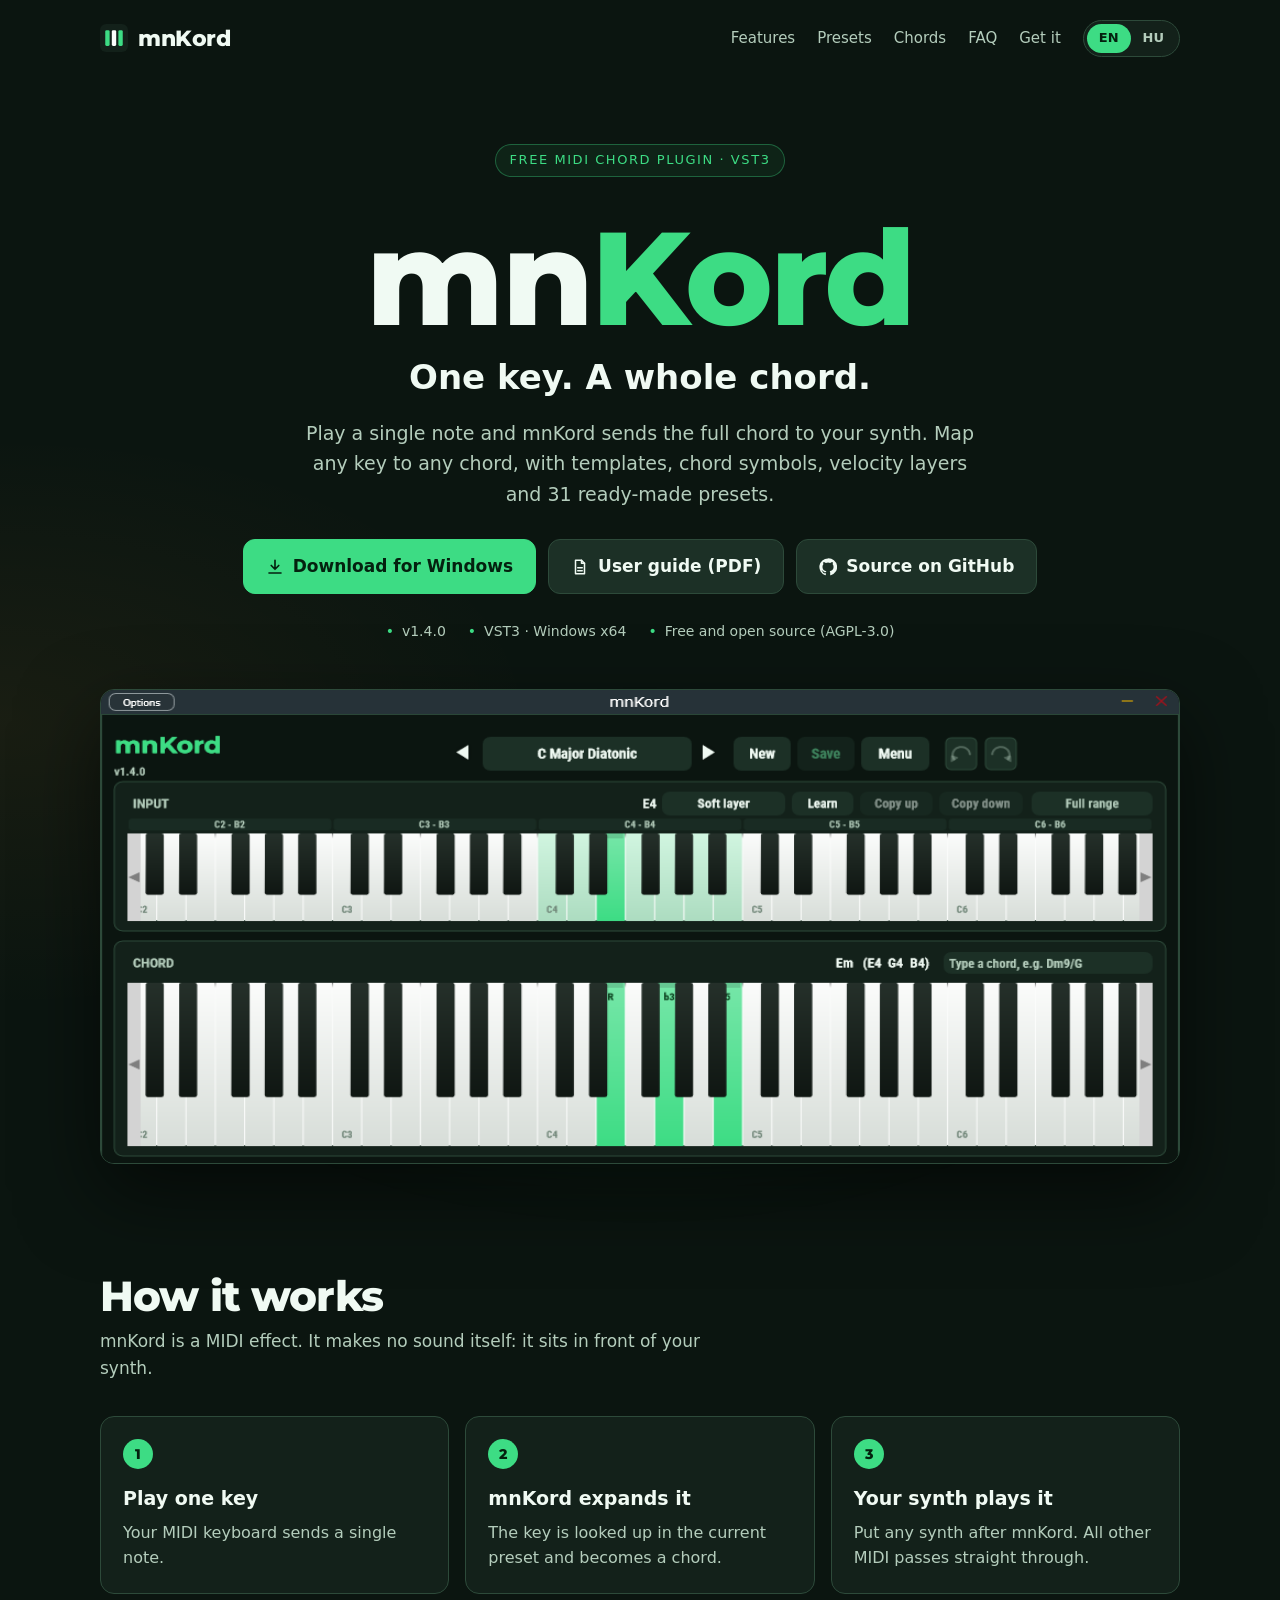
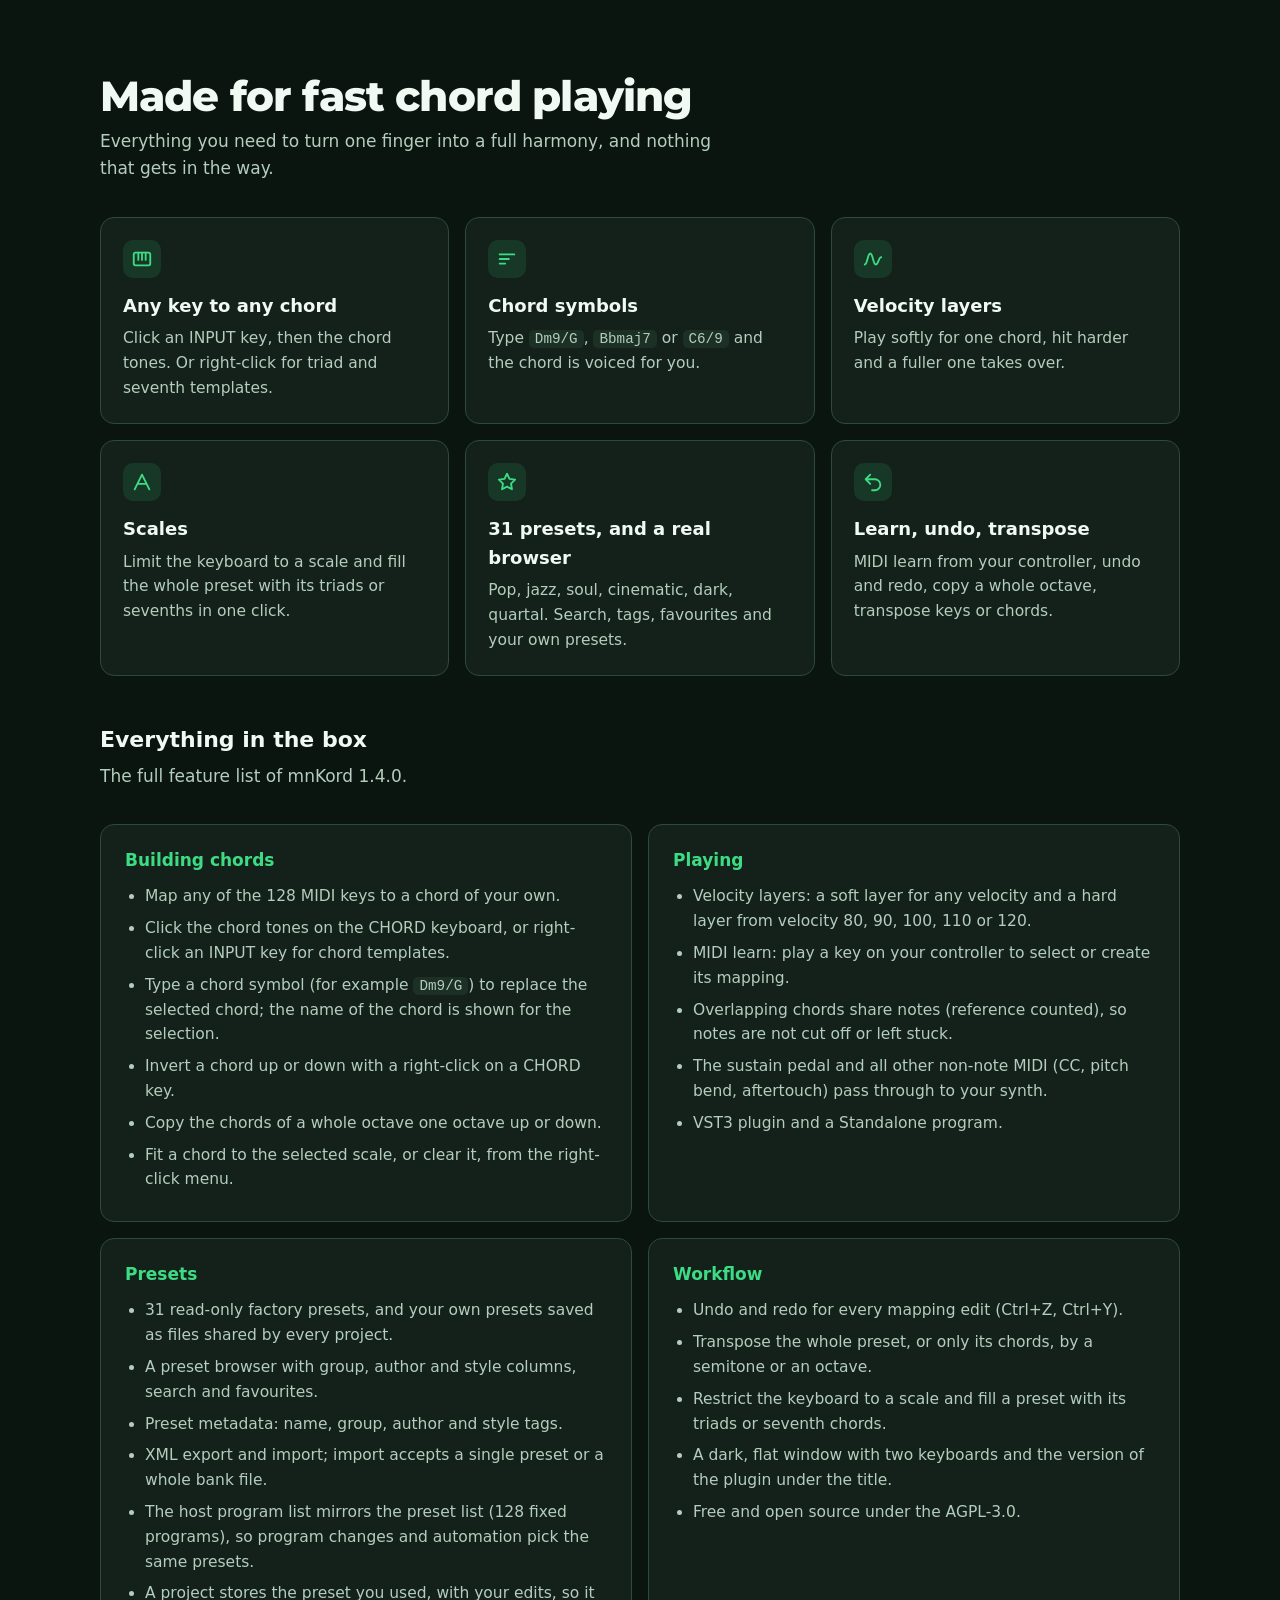
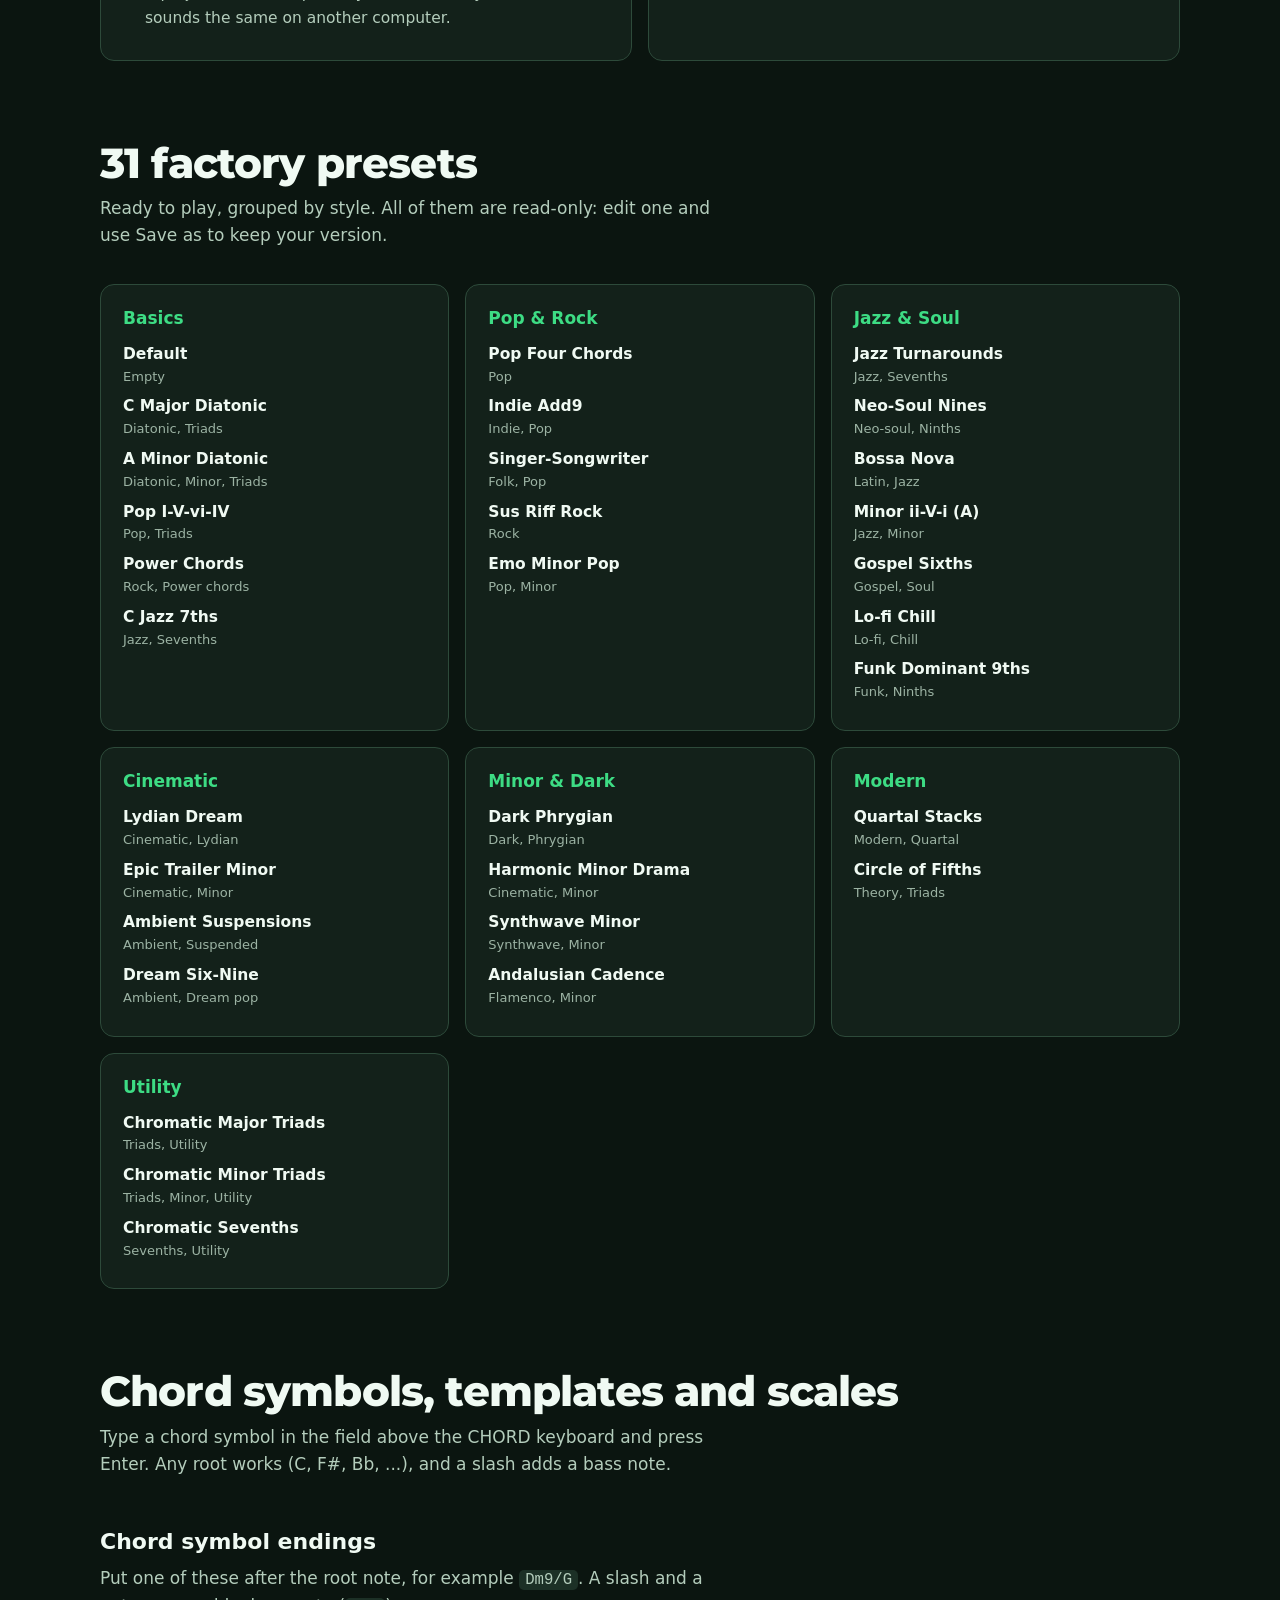
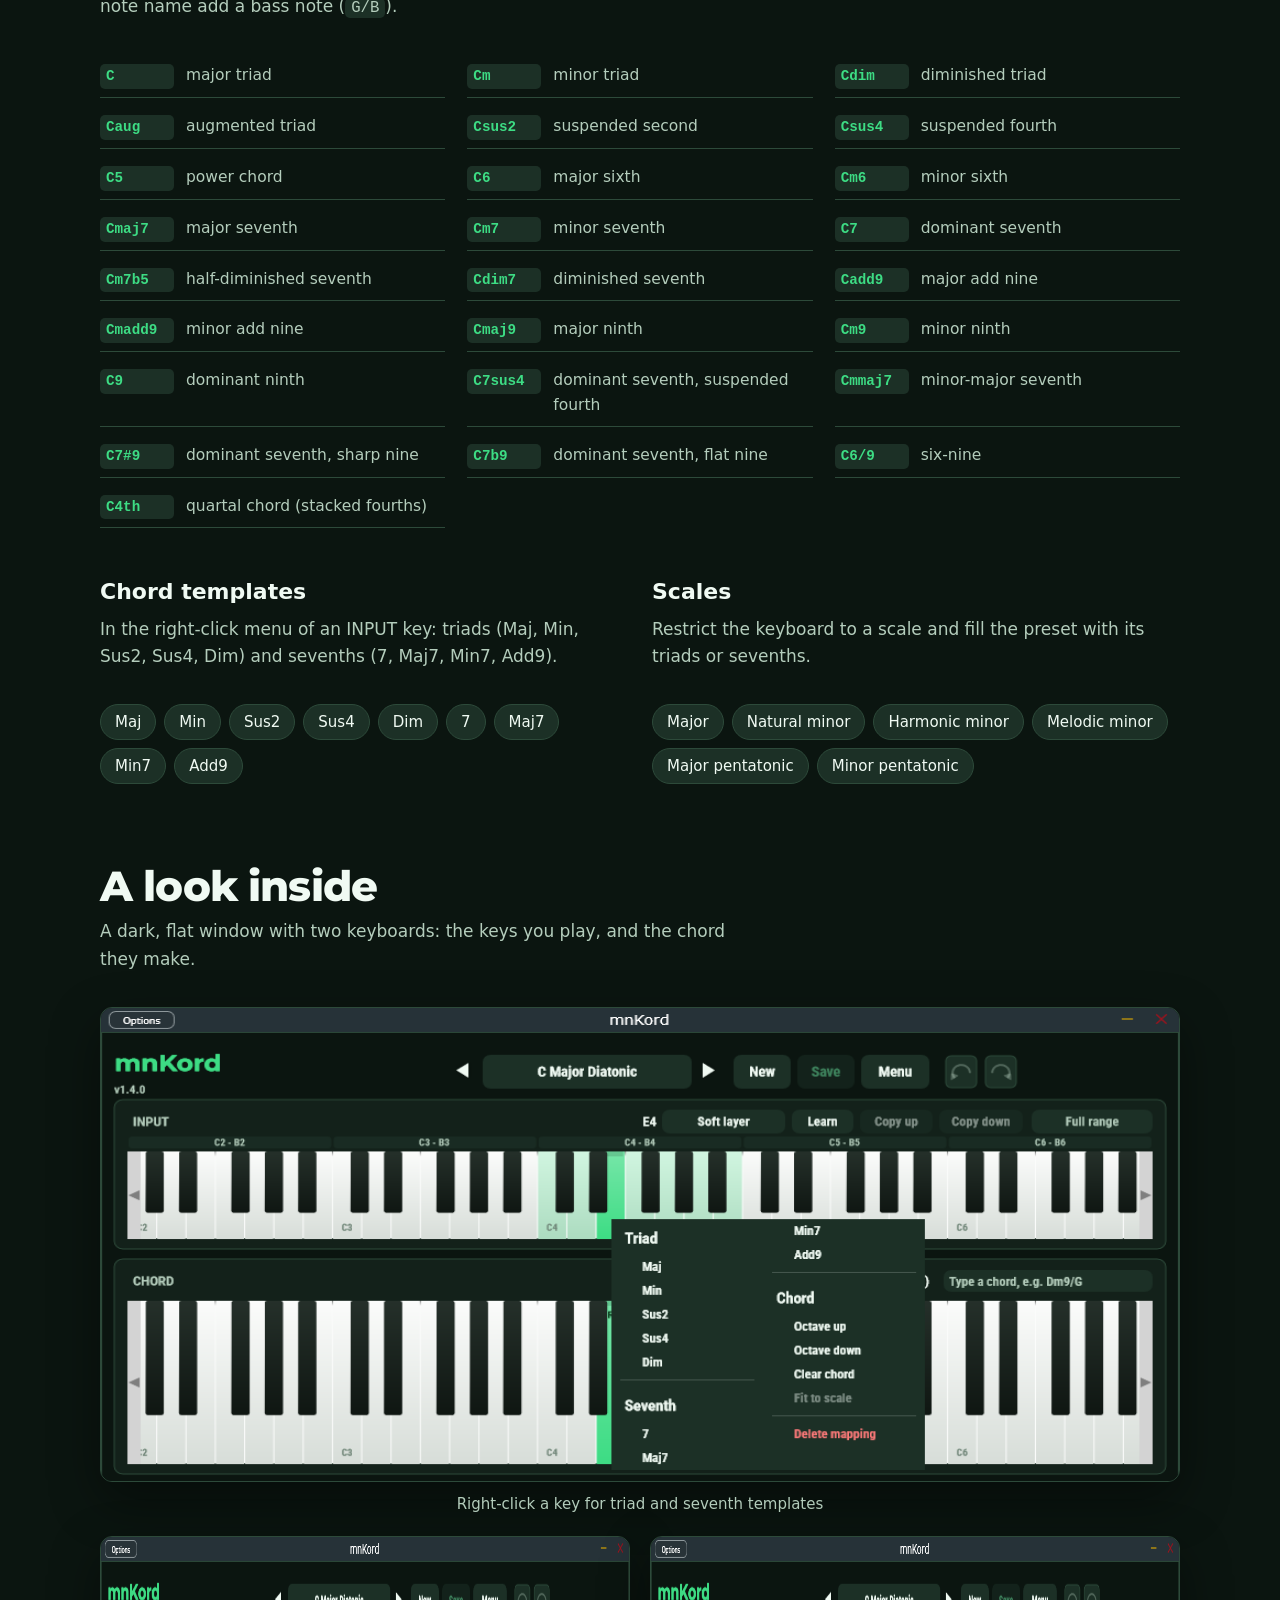
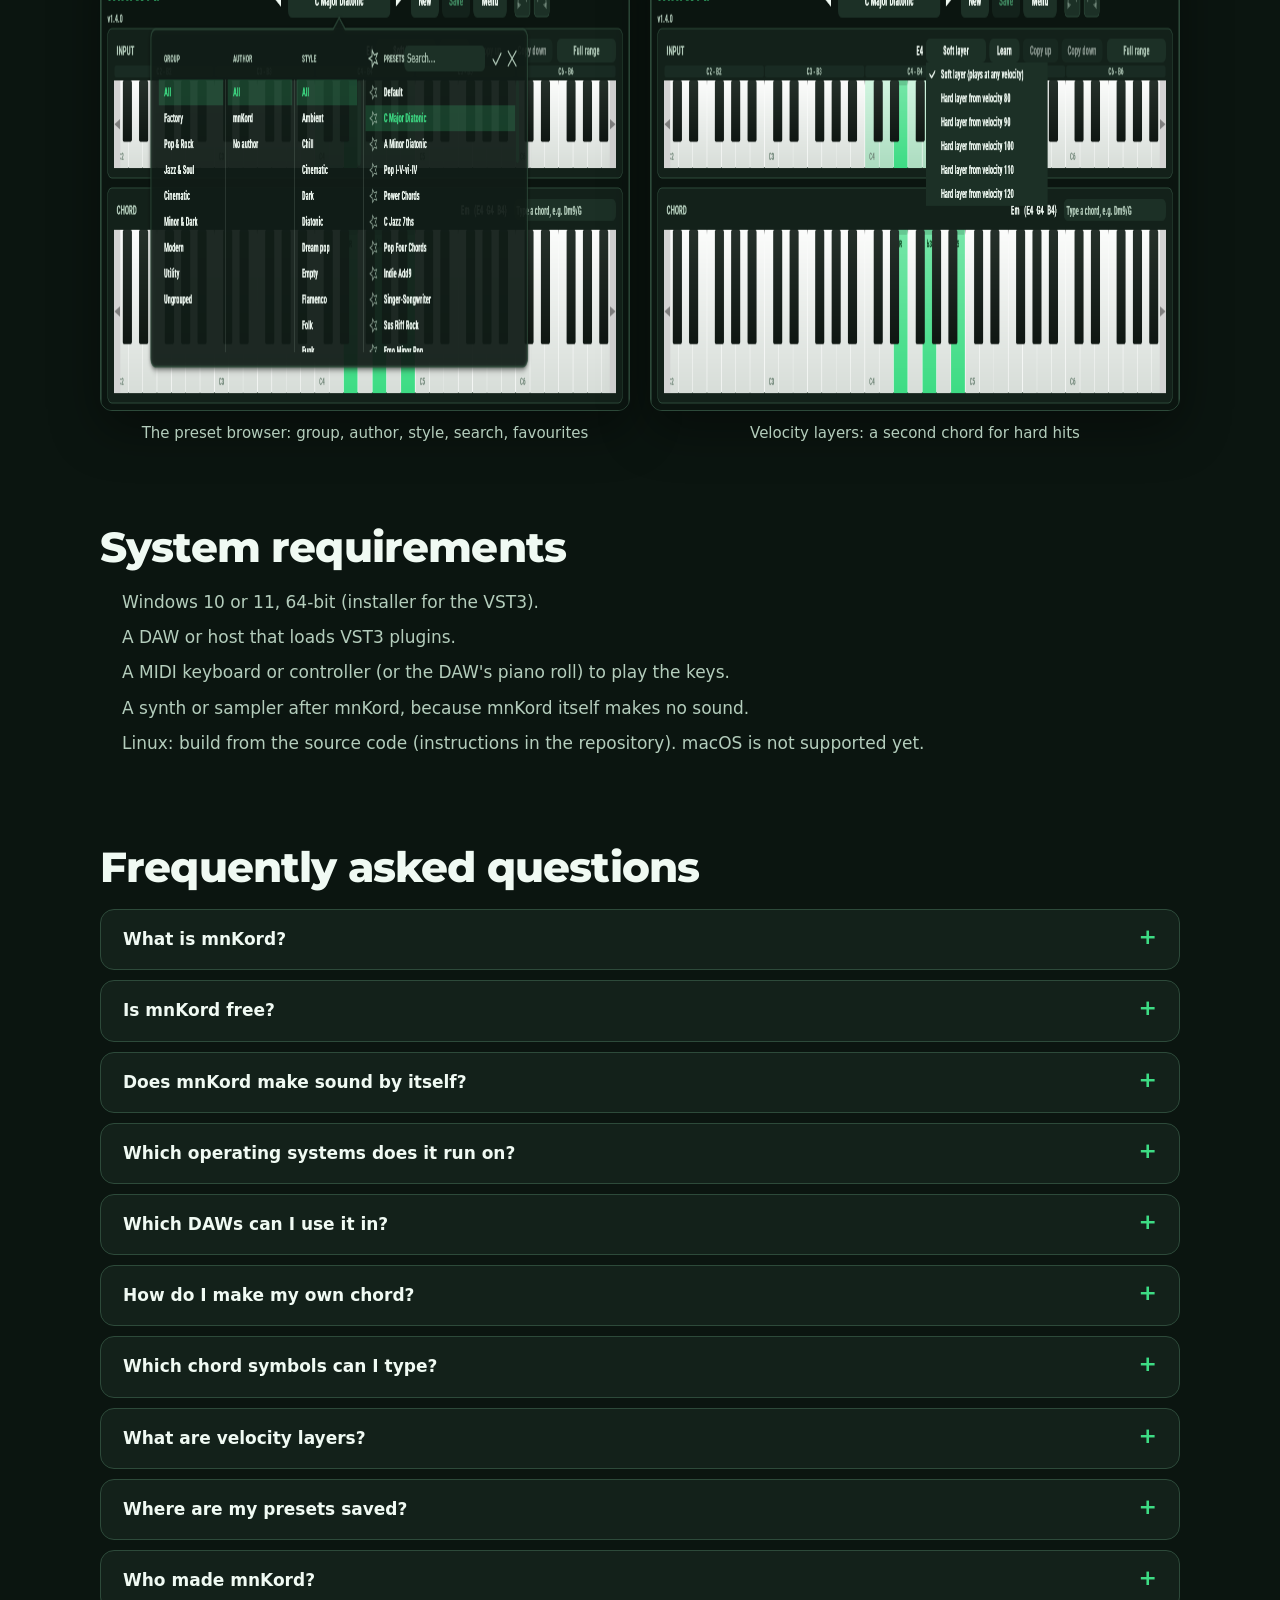
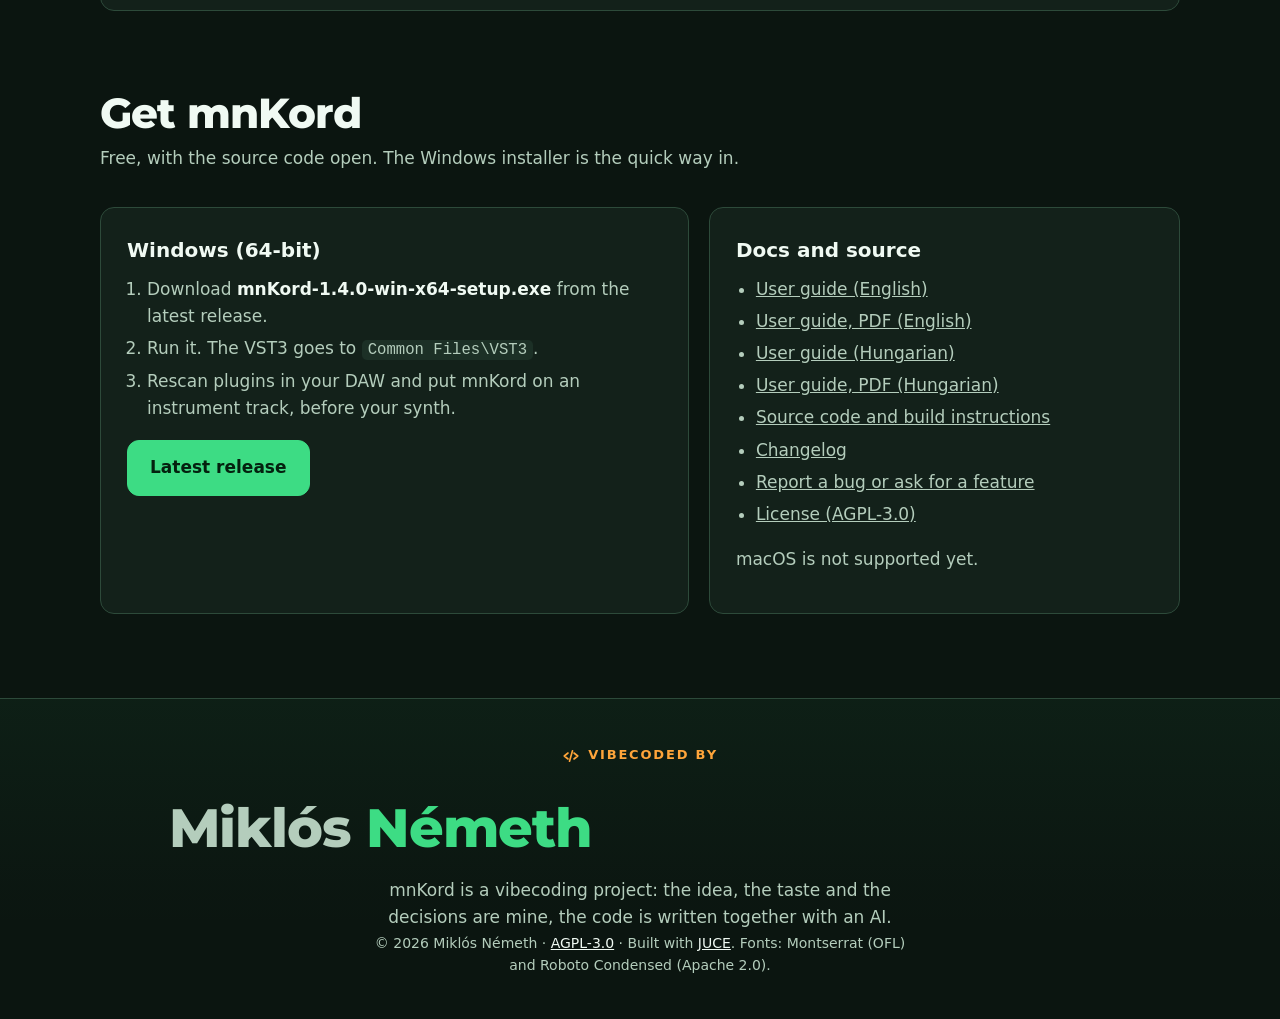
==== docs/index.html @ 5cc50a3b "Update the screenshots, PDFs and home page for 1.4.0 The screenshots show the shared look; the page " ====
<!doctype html>
<html lang="en">
<head>
<meta charset="utf-8">
<meta name="viewport" content="width=device-width, initial-scale=1">
<title>mnKord – free MIDI chord plugin (VST3) for Windows</title>
<meta name="description" content="mnKord is a free MIDI chord plugin (VST3) for Windows: play one key and get a whole chord. Chord symbols, velocity layers, scales and 31 factory presets.">
<meta name="robots" content="index, follow, max-image-preview:large">
<meta name="author" content="Miklós Németh">
<link rel="canonical" href="https://miklosnemeth.github.io/mnkord/">
<link rel="alternate" hreflang="en" href="https://miklosnemeth.github.io/mnkord/">
<link rel="alternate" hreflang="hu" href="https://miklosnemeth.github.io/mnkord/hu/">
<link rel="alternate" hreflang="x-default" href="https://miklosnemeth.github.io/mnkord/">
<meta property="og:type" content="website">
<meta property="og:site_name" content="mnKord">
<meta property="og:title" content="mnKord – free MIDI chord plugin (VST3) for Windows">
<meta property="og:description" content="mnKord is a free MIDI chord plugin (VST3) for Windows: play one key and get a whole chord. Chord symbols, velocity layers, scales and 31 factory presets.">
<meta property="og:url" content="https://miklosnemeth.github.io/mnkord/">
<meta property="og:locale" content="en_US">
<meta property="og:locale:alternate" content="hu_HU">
<meta property="og:image" content="https://miklosnemeth.github.io/mnkord/images/main.png">
<meta property="og:image:width" content="980">
<meta property="og:image:height" content="475">
<meta property="og:image:alt" content="The mnKord window with the INPUT and CHORD keyboards">
<meta name="twitter:card" content="summary_large_image">
<meta name="twitter:title" content="mnKord – free MIDI chord plugin (VST3) for Windows">
<meta name="twitter:description" content="mnKord is a free MIDI chord plugin (VST3) for Windows: play one key and get a whole chord. Chord symbols, velocity layers, scales and 31 factory presets.">
<meta name="twitter:image" content="https://miklosnemeth.github.io/mnkord/images/main.png">
<meta name="color-scheme" content="dark">
<meta name="theme-color" content="#0b1510">
<link rel="icon" href="data:image/svg+xml,%3Csvg xmlns='http://www.w3.org/2000/svg' viewBox='0 0 32 32'%3E%3Crect width='32' height='32' rx='7' fill='%230b1510'/%3E%3Crect x='6' y='7' width='5' height='18' rx='1.5' fill='%233ddc84'/%3E%3Crect x='13.5' y='7' width='5' height='18' rx='1.5' fill='%23fbfcfb'/%3E%3Crect x='21' y='7' width='5' height='18' rx='1.5' fill='%233ddc84'/%3E%3C/svg%3E">
<link rel="preload" href="assets/fonts/Montserrat.ttf" as="font" type="font/ttf" crossorigin>
<style>
@font-face { font-family: 'Montserrat'; src: url(assets/fonts/Montserrat.ttf) format('truetype'); font-weight: 100 900; font-display: swap; }
@font-face { font-family: 'Roboto Condensed'; src: url(assets/fonts/RobotoCondensed.ttf) format('truetype'); font-weight: 100 900; font-display: swap; }

:root {
  --bg: #0b1510;
  --panel: #13211a;
  --line: #2d4a3a;
  --control: #1c3026;
  --text: #f0faf3;
  --muted: #b4cdbc;
  --accent: #3ddc84;
  --accent-ink: #04210f;
  --playing: #ffa53a;
  --radius: 14px;
}
* { box-sizing: border-box; }
html { scroll-behavior: smooth; }
body {
  margin: 0;
  background:
    radial-gradient(1100px 520px at 78% -8%, rgba(61, 220, 132, 0.13), transparent 60%),
    radial-gradient(900px 480px at 0% 8%, rgba(255, 165, 58, 0.06), transparent 60%),
    var(--bg);
  color: var(--text);
  font-family: 'Segoe UI', system-ui, -apple-system, Roboto, sans-serif;
  font-size: 17px;
  line-height: 1.6;
  -webkit-font-smoothing: antialiased;
}
a { color: inherit; }
img { max-width: 100%; display: block; }
.wrap { width: min(1080px, 100% - 40px); margin-inline: auto; }
.display { font-family: 'Montserrat', 'Segoe UI', sans-serif; font-weight: 800; letter-spacing: -0.02em; }
.condensed { font-family: 'Roboto Condensed', 'Segoe UI', sans-serif; font-weight: 700; }


/* top bar */
.top { display: flex; align-items: center; justify-content: space-between; padding: 20px 0; gap: 16px; }
.brand { font-size: 22px; text-decoration: none; display: flex; align-items: center; gap: 10px; }
.brand svg { width: 28px; height: 28px; }
.nav { display: flex; align-items: center; gap: 22px; font-size: 15px; color: var(--muted); }
.nav a { text-decoration: none; }
.nav a:hover { color: var(--text); }

/* hero */
.hero { padding: 54px 0 30px; text-align: center; }
.eyebrow { display: inline-block; font-size: 13px; letter-spacing: 0.12em; text-transform: uppercase; color: var(--accent); border: 1px solid rgba(61, 220, 132, 0.35); background: rgba(61, 220, 132, 0.07); padding: 5px 14px; border-radius: 999px; }
.hero h1 { font-size: clamp(64px, 13vw, 132px); line-height: 1; margin: 22px 0 6px; }
.hero h1 span { color: var(--accent); }
.tagline { font-size: clamp(22px, 3.6vw, 34px); font-weight: 700; margin: 0 0 14px; }
.lede { max-width: 680px; margin: 0 auto 30px; color: var(--muted); font-size: 19px; }
.cta { display: flex; flex-wrap: wrap; gap: 12px; justify-content: center; }
.btn { display: inline-flex; align-items: center; gap: 9px; padding: 13px 22px; border-radius: 12px; font-weight: 700; text-decoration: none; border: 1px solid var(--line); background: var(--control); color: var(--text); transition: transform .12s, background .12s; }
.btn:hover { transform: translateY(-1px); background: #284536; }
.btn.primary { background: var(--accent); color: var(--accent-ink); border-color: var(--accent); }
.btn.primary:hover { background: #62e898; }
.btn svg { width: 18px; height: 18px; }
.facts { display: flex; flex-wrap: wrap; justify-content: center; gap: 8px 22px; margin: 26px 0 0; padding: 0; list-style: none; color: var(--muted); font-size: 14px; }
.facts li::before { content: "•"; color: var(--accent); margin-right: 8px; }

.shot { margin: 46px auto 0; position: relative; }
.shot::before { content: ""; position: absolute; inset: 8% 6% -4%; background: radial-gradient(closest-side, rgba(61, 220, 132, 0.28), transparent); filter: blur(34px); z-index: -1; }
.shot img { border-radius: var(--radius); border: 1px solid var(--line); box-shadow: 0 30px 80px rgba(0, 0, 0, 0.55); width: 100%; }

/* sections */
section { padding: 78px 0 0; }
h2 { font-size: clamp(28px, 4.4vw, 42px); margin: 0 0 8px; line-height: 1.15; }
.sub { color: var(--muted); max-width: 640px; margin: 0 0 34px; }

.steps { display: grid; grid-template-columns: repeat(3, 1fr); gap: 16px; counter-reset: step; }
.step { background: var(--panel); border: 1px solid var(--line); border-radius: var(--radius); padding: 22px; position: relative; }
.step::before { counter-increment: step; content: counter(step); font-family: 'Montserrat', sans-serif; font-weight: 800; font-size: 14px; color: var(--accent-ink); background: var(--accent); width: 30px; height: 30px; border-radius: 50%; display: grid; place-items: center; margin-bottom: 14px; }
.step h3 { margin: 0 0 6px; font-size: 19px; }
.step p { margin: 0; color: var(--muted); font-size: 16px; }

.cards { display: grid; grid-template-columns: repeat(3, 1fr); gap: 16px; }
.card { background: var(--panel); border: 1px solid var(--line); border-radius: var(--radius); padding: 22px; transition: border-color .15s, transform .15s; }
.card:hover { border-color: rgba(61, 220, 132, 0.5); transform: translateY(-2px); }
.card .ic { width: 38px; height: 38px; border-radius: 10px; background: rgba(61, 220, 132, 0.12); color: var(--accent); display: grid; place-items: center; margin-bottom: 14px; }
.card .ic svg { width: 22px; height: 22px; }
.card h3 { margin: 0 0 6px; font-size: 18px; }
.card p { margin: 0; color: var(--muted); font-size: 15.5px; }
code { font-family: Consolas, 'Cascadia Mono', monospace; font-size: 0.92em; background: var(--control); padding: 1px 6px; border-radius: 5px; }

.gallery { display: grid; grid-template-columns: repeat(2, 1fr); gap: 20px; }
.gallery figure { margin: 0; }
.gallery figure:first-child { grid-column: 1 / -1; }
.gallery img { border-radius: 12px; border: 1px solid var(--line); box-shadow: 0 18px 50px rgba(0, 0, 0, 0.4); width: 100%; }
.gallery figcaption { color: var(--muted); font-size: 15px; margin-top: 10px; text-align: center; }

.get { display: grid; grid-template-columns: 1.25fr 1fr; gap: 20px; }
.box { background: var(--panel); border: 1px solid var(--line); border-radius: var(--radius); padding: 26px; }
.box h3 { margin: 0 0 10px; font-size: 20px; }
.box ol, .box ul { margin: 0 0 18px; padding-left: 20px; color: var(--muted); }
.box li { margin: 5px 0; }
.box p { color: var(--muted); margin: 0 0 14px; }
.box strong { color: var(--text); }

/* author */
.author { margin-top: 84px; padding: 46px 0 52px; border-top: 1px solid var(--line); background: linear-gradient(180deg, rgba(61, 220, 132, 0.05), transparent 70%); text-align: center; }
.author .tag { display: inline-flex; align-items: center; gap: 8px; font-size: 13px; letter-spacing: 0.14em; text-transform: uppercase; color: var(--playing); font-weight: 700; }
.author .name { font-size: clamp(30px, 6vw, 54px); margin: 12px 0 6px; }
.author .name b { color: var(--accent); font-weight: inherit; }
.author p { margin: 0 auto; max-width: 560px; color: var(--muted); }
.legal { margin-top: 26px; font-size: 14px; color: var(--muted); }
.legal a { color: var(--text); }

@media (max-width: 860px) {
  .steps, .cards, .get { grid-template-columns: 1fr; }
  .gallery { grid-template-columns: 1fr; }
  .nav a.hide-sm { display: none; }
  body { font-size: 16px; }
}
@media (prefers-reduced-motion: reduce) { html { scroll-behavior: auto; } * { transition: none !important; } }

/* language links */
.lang { display: inline-flex; border: 1px solid var(--line); border-radius: 999px; padding: 3px; background: var(--panel); font-size: 13px; font-weight: 700; }
.lang .cur, .lang a { padding: 4px 12px; border-radius: 999px; }
.lang .cur { background: var(--accent); color: var(--accent-ink); }
.lang a { color: var(--muted); }
.lang a:hover { color: var(--text); }

/* accessibility */
.sr-only { position: absolute; width: 1px; height: 1px; margin: -1px; padding: 0; overflow: hidden; clip: rect(0 0 0 0); white-space: nowrap; border: 0; }
.skip { position: absolute; left: 12px; top: -60px; background: var(--accent); color: var(--accent-ink); padding: 10px 16px; border-radius: 10px; font-weight: 700; z-index: 10; text-decoration: none; }
.skip:focus { top: 12px; }

/* lists */
ul.cards, ol.steps, ul.facts, ul.chips, ul.symbols, ul.plain { list-style: none; }
ol.steps, ul.cards { margin: 0; padding: 0; }
.listh { font-size: 22px; margin: 46px 0 6px; }
.featlists { display: grid; grid-template-columns: repeat(2, 1fr); gap: 16px; margin-top: 18px; }
.fl { background: var(--panel); border: 1px solid var(--line); border-radius: var(--radius); padding: 22px 24px; }
.fl h4 { margin: 0 0 10px; font-size: 17px; color: var(--accent); }
.fl ul { margin: 0; padding-left: 20px; color: var(--muted); font-size: 15.5px; }
.fl li { margin: 7px 0; }

.presetgroups { display: grid; grid-template-columns: repeat(3, 1fr); gap: 16px; }
.pg { background: var(--panel); border: 1px solid var(--line); border-radius: var(--radius); padding: 20px 22px; }
.pg h3 { margin: 0 0 10px; font-size: 17px; color: var(--accent); }
.pg ul { list-style: none; margin: 0; padding: 0; font-size: 15.5px; }
.pg li { margin: 7px 0; color: var(--muted); }
.pg li strong { color: var(--text); font-weight: 600; }
.pg .tags { display: block; font-size: 13px; color: var(--muted); opacity: 0.85; }

.symbols { display: grid; grid-template-columns: repeat(3, 1fr); gap: 8px 22px; margin: 18px 0 0; padding: 0; }
.symbols li { display: flex; gap: 12px; align-items: baseline; padding: 8px 0; border-bottom: 1px solid var(--line); font-size: 15.5px; }
.symbols code { min-width: 74px; color: var(--accent); font-weight: 700; }
.symbols span { color: var(--muted); }
.twocol { display: grid; grid-template-columns: 1fr 1fr; gap: 24px; }
.chips { display: flex; flex-wrap: wrap; gap: 8px; margin: 14px 0 0; padding: 0; }
.chips li { background: var(--control); border: 1px solid var(--line); border-radius: 999px; padding: 5px 14px; font-size: 15px; }
.plain { margin: 18px 0 0; padding-left: 22px; list-style: disc; color: var(--muted); }
.plain li { margin: 8px 0; }

.faq { display: grid; gap: 10px; margin-top: 18px; }
.faq details { background: var(--panel); border: 1px solid var(--line); border-radius: var(--radius); padding: 0 22px; }
.faq summary { cursor: pointer; padding: 16px 0; font-weight: 700; font-size: 17px; list-style: none; display: flex; justify-content: space-between; gap: 16px; }
.faq summary::-webkit-details-marker { display: none; }
.faq summary::after { content: "+"; color: var(--accent); font-size: 22px; line-height: 1; }
.faq details[open] summary::after { content: "–"; }
.faq details p { margin: 0 0 18px; color: var(--muted); }

@media (max-width: 860px) {
  .featlists, .presetgroups, .symbols, .twocol { grid-template-columns: 1fr; }
}
.btn:focus-visible, a:focus-visible, summary:focus-visible { outline: 2px solid var(--accent); outline-offset: 3px; }

</style>
<script type="application/ld+json">
{
 "@context": "https://schema.org",
 "@graph": [
  {
   "@type": "WebSite",
   "@id": "https://miklosnemeth.github.io/mnkord/#website",
   "url": "https://miklosnemeth.github.io/mnkord/",
   "name": "mnKord",
   "inLanguage": [
    "en",
    "hu"
   ],
   "publisher": {
    "@id": "https://miklosnemeth.github.io/mnkord/#author"
   }
  },
  {
   "@type": "Person",
   "@id": "https://miklosnemeth.github.io/mnkord/#author",
   "name": "Miklós Németh",
   "alternateName": "Németh Miklós",
   "url": "https://github.com/miklosnemeth",
   "jobTitle": "Vibecoder"
  },
  {
   "@type": "SoftwareApplication",
   "@id": "https://miklosnemeth.github.io/mnkord/#app",
   "name": "mnKord",
   "url": "https://miklosnemeth.github.io/mnkord/",
   "description": "mnKord is a free MIDI chord plugin (VST3) for Windows: play one key and get a whole chord. Chord symbols, velocity layers, scales and 31 factory presets.",
   "inLanguage": "en",
   "applicationCategory": "MultimediaApplication",
   "applicationSubCategory": "MIDI effect, VST3 audio plugin",
   "operatingSystem": "Windows 10, Windows 11",
   "softwareVersion": "1.4.0",
   "downloadUrl": "https://github.com/miklosnemeth/mnkord/releases/latest",
   "installUrl": "https://github.com/miklosnemeth/mnkord/releases/latest",
   "fileFormat": "application/vnd.steinberg.vst3",
   "softwareRequirements": "A DAW that hosts VST3 plugins",
   "license": "https://www.gnu.org/licenses/agpl-3.0.html",
   "isAccessibleForFree": true,
   "offers": {
    "@type": "Offer",
    "price": "0",
    "priceCurrency": "USD"
   },
   "author": {
    "@id": "https://miklosnemeth.github.io/mnkord/#author"
   },
   "image": "https://miklosnemeth.github.io/mnkord/images/main.png",
   "screenshot": [
    "https://miklosnemeth.github.io/mnkord/images/chord-templates.png",
    "https://miklosnemeth.github.io/mnkord/images/preset-browser.png",
    "https://miklosnemeth.github.io/mnkord/images/velocity-layers.png",
    "https://miklosnemeth.github.io/mnkord/images/main.png"
   ],
   "featureList": [
    "Map any of the 128 MIDI keys to a chord of your own.",
    "Click the chord tones on the CHORD keyboard, or right-click an INPUT key for chord templates.",
    "Type a chord symbol (for example Dm9/G) to replace the selected chord; the name of the chord is shown for the selection.",
    "Invert a chord up or down with a right-click on a CHORD key.",
    "Copy the chords of a whole octave one octave up or down.",
    "Fit a chord to the selected scale, or clear it, from the right-click menu.",
    "Velocity layers: a soft layer for any velocity and a hard layer from velocity 80, 90, 100, 110 or 120.",
    "MIDI learn: play a key on your controller to select or create its mapping.",
    "Overlapping chords share notes (reference counted), so notes are not cut off or left stuck.",
    "The sustain pedal and all other non-note MIDI (CC, pitch bend, aftertouch) pass through to your synth.",
    "VST3 plugin and a Standalone program.",
    "31 read-only factory presets, and your own presets saved as files shared by every project.",
    "A preset browser with group, author and style columns, search and favourites.",
    "Preset metadata: name, group, author and style tags.",
    "XML export and import; import accepts a single preset or a whole bank file.",
    "The host program list mirrors the preset list (128 fixed programs), so program changes and automation pick the same presets.",
    "A project stores the preset you used, with your edits, so it sounds the same on another computer.",
    "Undo and redo for every mapping edit (Ctrl+Z, Ctrl+Y).",
    "Transpose the whole preset, or only its chords, by a semitone or an octave.",
    "Restrict the keyboard to a scale and fill a preset with its triads or seventh chords.",
    "A dark, flat window with two keyboards and the version of the plugin under the title.",
    "Free and open source under the AGPL-3.0."
   ]
  },
  {
   "@type": "FAQPage",
   "@id": "https://miklosnemeth.github.io/mnkord/#faq",
   "inLanguage": "en",
   "mainEntity": [
    {
     "@type": "Question",
     "name": "What is mnKord?",
     "acceptedAnswer": {
      "@type": "Answer",
      "text": "mnKord is a free MIDI chord plugin (VST3) for Windows. You play one key and it sends a whole chord to your synth. Every key can have its own chord, set with templates, chord symbols or by clicking the notes."
     }
    },
    {
     "@type": "Question",
     "name": "Is mnKord free?",
     "acceptedAnswer": {
      "@type": "Answer",
      "text": "Yes. mnKord is free software under the GNU Affero General Public License v3.0, and the source code is open on GitHub."
     }
    },
    {
     "@type": "Question",
     "name": "Does mnKord make sound by itself?",
     "acceptedAnswer": {
      "@type": "Answer",
      "text": "No. It is a MIDI effect: it turns one note into a chord, and the synth or sampler after it plays the sound. Put it on an instrument track, before your synth."
     }
    },
    {
     "@type": "Question",
     "name": "Which operating systems does it run on?",
     "acceptedAnswer": {
      "@type": "Answer",
      "text": "There is an installer for Windows 10 and 11 (64-bit). On Linux you can build it from the source code. macOS is not supported yet."
     }
    },
    {
     "@type": "Question",
     "name": "Which DAWs can I use it in?",
     "acceptedAnswer": {
      "@type": "Answer",
      "text": "mnKord is a standard VST3 plugin, so a DAW that hosts VST3 plugins on Windows can load it. How MIDI is routed to the next plugin differs between DAWs; the user guide has the steps."
     }
    },
    {
     "@type": "Question",
     "name": "How do I make my own chord?",
     "acceptedAnswer": {
      "@type": "Answer",
      "text": "Click a key on the INPUT keyboard, then click the notes on the CHORD keyboard. You can also right-click an INPUT key for chord templates, or type a chord symbol such as Dm9/G in the field above the CHORD keyboard."
     }
    },
    {
     "@type": "Question",
     "name": "Which chord symbols can I type?",
     "acceptedAnswer": {
      "@type": "Answer",
      "text": "Triads, suspended, power chords, sixths, sevenths, ninths, add9, altered sevenths (7b9, 7#9), 6/9, quartal chords, and slash chords with a bass note, for any root note. The full list is on this page."
     }
    },
    {
     "@type": "Question",
     "name": "What are velocity layers?",
     "acceptedAnswer": {
      "@type": "Answer",
      "text": "A key can have a second, hard layer with its own chord. It plays instead of the soft layer when you hit the key at least as hard as the threshold you choose (80, 90, 100, 110 or 120)."
     }
    },
    {
     "@type": "Question",
     "name": "Where are my presets saved?",
     "acceptedAnswer": {
      "@type": "Answer",
      "text": "Your presets are files in Documents\\MNAudio\\mnKord\\User, shared by every project. A DAW project also stores the preset it used, with its edits, so it sounds the same on another computer."
     }
    },
    {
     "@type": "Question",
     "name": "Who made mnKord?",
     "acceptedAnswer": {
      "@type": "Answer",
      "text": "mnKord is made by Miklós Németh as a vibecoding project: the idea, the taste and the decisions are his, and the code is written together with an AI."
     }
    }
   ]
  }
 ]
}
</script>
</head>
<body>
<a class="skip" href="#main">Skip to the content</a>
<div class="wrap">
  <header class="top">
    <a class="brand display" href="./" aria-label="mnKord"><svg viewBox="0 0 32 32" aria-hidden="true"><rect width="32" height="32" rx="7" fill="#13211a"/><rect x="6" y="7" width="5" height="18" rx="1.5" fill="#3ddc84"/><rect x="13.5" y="7" width="5" height="18" rx="1.5" fill="#fbfcfb"/><rect x="21" y="7" width="5" height="18" rx="1.5" fill="#3ddc84"/></svg>mnKord</a>
    <nav class="nav" aria-label="Main">
      <a class="hide-sm" href="#features">Features</a>
      <a class="hide-sm" href="#presets">Presets</a>
      <a class="hide-sm" href="#chords">Chords</a>
      <a class="hide-sm" href="#faq">FAQ</a>
      <a class="hide-sm" href="#get">Get it</a>
      <span class="lang" role="group" aria-label="Language / Nyelv"><span class="cur" aria-current="true">EN</span><a href="hu/" hreflang="hu" lang="hu" title="Magyar">HU</a></span>
    </nav>
  </header>
  <main id="main">
    <div class="hero">
      <p class="eyebrow">Free MIDI chord plugin · VST3</p>
      <h1 class="display">mn<span>Kord</span><span class="sr-only"> – free MIDI chord plugin for Windows (VST3)</span></h1>
      <p class="tagline">One key. A whole chord.</p>
      <p class="lede">Play a single note and mnKord sends the full chord to your synth. Map any key to any chord, with templates, chord symbols, velocity layers and 31 ready-made presets.</p>
      <div class="cta">
        <a class="btn primary" href="https://github.com/miklosnemeth/mnkord/releases/latest"><svg viewBox="0 0 24 24" fill="none" stroke="currentColor" stroke-width="2.2" stroke-linecap="round" stroke-linejoin="round" aria-hidden="true"><path d="M12 3v12m0 0-5-5m5 5 5-5M4 20h16"/></svg>Download for Windows</a>
        <a class="btn" href="mnKord-User-Guide.pdf"><svg viewBox="0 0 24 24" fill="none" stroke="currentColor" stroke-width="2" stroke-linecap="round" stroke-linejoin="round" aria-hidden="true"><path d="M6 3h8l4 4v14H6z"/><path d="M14 3v4h4M9 13h6M9 17h6"/></svg>User guide (PDF)</a>
        <a class="btn" href="https://github.com/miklosnemeth/mnkord"><svg viewBox="0 0 24 24" fill="currentColor" aria-hidden="true"><path d="M12 .5a11.5 11.5 0 0 0-3.64 22.41c.58.1.79-.25.79-.56v-2c-3.2.7-3.88-1.37-3.88-1.37-.52-1.33-1.28-1.69-1.28-1.69-1.04-.71.08-.7.08-.7 1.15.08 1.76 1.19 1.76 1.19 1.03 1.76 2.69 1.25 3.35.96.1-.75.4-1.25.73-1.54-2.55-.29-5.24-1.28-5.24-5.69 0-1.26.45-2.28 1.19-3.09-.12-.29-.52-1.46.11-3.05 0 0 .97-.31 3.17 1.18a11 11 0 0 1 5.78 0c2.2-1.49 3.17-1.18 3.17-1.18.63 1.59.23 2.76.11 3.05.74.81 1.19 1.83 1.19 3.09 0 4.42-2.69 5.39-5.25 5.68.41.36.78 1.06.78 2.14v3.17c0 .31.21.67.8.56A11.5 11.5 0 0 0 12 .5Z"/></svg>Source on GitHub</a>
      </div>
      <ul class="facts">
        <li>v1.4.0</li>
        <li>VST3 · Windows x64</li>
        <li>Free and open source (AGPL-3.0)</li>
      </ul>
      <div class="shot"><img src="images/main.png" width="980" height="475" alt="The mnKord window: INPUT and CHORD keyboards and the preset bar"></div>
    </div>
    <section aria-labelledby="how">
      <h2 id="how" class="display">How it works</h2>
      <p class="sub">mnKord is a MIDI effect. It makes no sound itself: it sits in front of your synth.</p>
      <ol class="steps">
        <li class="step"><h3>Play one key</h3><p>Your MIDI keyboard sends a single note.</p></li>
        <li class="step"><h3>mnKord expands it</h3><p>The key is looked up in the current preset and becomes a chord.</p></li>
        <li class="step"><h3>Your synth plays it</h3><p>Put any synth after mnKord. All other MIDI passes straight through.</p></li>
      </ol>
    </section>
    <section id="features" aria-labelledby="feat">
      <h2 id="feat" class="display">Made for fast chord playing</h2>
      <p class="sub">Everything you need to turn one finger into a full harmony, and nothing that gets in the way.</p>
      <ul class="cards">
        <li class="card"><div class="ic"><svg viewBox="0 0 24 24" fill="none" stroke="currentColor" stroke-width="2" stroke-linecap="round" stroke-linejoin="round" aria-hidden="true"><rect x="3" y="5" width="18" height="14" rx="2"/><path d="M8 5v8M12 5v8M16 5v8"/></svg></div><h3>Any key to any chord</h3><p>Click an INPUT key, then the chord tones. Or right-click for triad and seventh templates.</p></li>
        <li class="card"><div class="ic"><svg viewBox="0 0 24 24" fill="none" stroke="currentColor" stroke-width="2" stroke-linecap="round" stroke-linejoin="round" aria-hidden="true"><path d="M4 7h16M4 12h10M4 17h6"/></svg></div><h3>Chord symbols</h3><p>Type <code>Dm9/G</code>, <code>Bbmaj7</code> or <code>C6/9</code> and the chord is voiced for you.</p></li>
        <li class="card"><div class="ic"><svg viewBox="0 0 24 24" fill="none" stroke="currentColor" stroke-width="2" stroke-linecap="round" stroke-linejoin="round" aria-hidden="true"><path d="M3 18c3 0 3-12 6-12s3 12 6 12 3-8 6-8"/></svg></div><h3>Velocity layers</h3><p>Play softly for one chord, hit harder and a fuller one takes over.</p></li>
        <li class="card"><div class="ic"><svg viewBox="0 0 24 24" fill="none" stroke="currentColor" stroke-width="2" stroke-linecap="round" stroke-linejoin="round" aria-hidden="true"><path d="M4 20 12 4l8 16M7 14h10"/></svg></div><h3>Scales</h3><p>Limit the keyboard to a scale and fill the whole preset with its triads or sevenths in one click.</p></li>
        <li class="card"><div class="ic"><svg viewBox="0 0 24 24" fill="none" stroke="currentColor" stroke-width="2" stroke-linecap="round" stroke-linejoin="round" aria-hidden="true"><path d="m12 3 2.7 5.6 6.1.9-4.4 4.3 1 6.1L12 17l-5.4 2.9 1-6.1L3.2 9.5l6.1-.9z"/></svg></div><h3>31 presets, and a real browser</h3><p>Pop, jazz, soul, cinematic, dark, quartal. Search, tags, favourites and your own presets.</p></li>
        <li class="card"><div class="ic"><svg viewBox="0 0 24 24" fill="none" stroke="currentColor" stroke-width="2" stroke-linecap="round" stroke-linejoin="round" aria-hidden="true"><path d="M9 14 4 9l5-5M4 9h10a6 6 0 0 1 0 12h-3"/></svg></div><h3>Learn, undo, transpose</h3><p>MIDI learn from your controller, undo and redo, copy a whole octave, transpose keys or chords.</p></li>
      </ul>
      <h3 class="listh">Everything in the box</h3>
      <p class="sub">The full feature list of mnKord 1.4.0.</p>
      <div class="featlists">
        <div class="fl"><h4>Building chords</h4><ul>
          <li>Map any of the 128 MIDI keys to a chord of your own.</li>
          <li>Click the chord tones on the CHORD keyboard, or right-click an INPUT key for chord templates.</li>
          <li>Type a chord symbol (for example <code>Dm9/G</code>) to replace the selected chord; the name of the chord is shown for the selection.</li>
          <li>Invert a chord up or down with a right-click on a CHORD key.</li>
          <li>Copy the chords of a whole octave one octave up or down.</li>
          <li>Fit a chord to the selected scale, or clear it, from the right-click menu.</li>
        </ul></div>
        <div class="fl"><h4>Playing</h4><ul>
          <li>Velocity layers: a soft layer for any velocity and a hard layer from velocity 80, 90, 100, 110 or 120.</li>
          <li>MIDI learn: play a key on your controller to select or create its mapping.</li>
          <li>Overlapping chords share notes (reference counted), so notes are not cut off or left stuck.</li>
          <li>The sustain pedal and all other non-note MIDI (CC, pitch bend, aftertouch) pass through to your synth.</li>
          <li>VST3 plugin and a Standalone program.</li>
        </ul></div>
        <div class="fl"><h4>Presets</h4><ul>
          <li>31 read-only factory presets, and your own presets saved as files shared by every project.</li>
          <li>A preset browser with group, author and style columns, search and favourites.</li>
          <li>Preset metadata: name, group, author and style tags.</li>
          <li>XML export and import; import accepts a single preset or a whole bank file.</li>
          <li>The host program list mirrors the preset list (128 fixed programs), so program changes and automation pick the same presets.</li>
          <li>A project stores the preset you used, with your edits, so it sounds the same on another computer.</li>
        </ul></div>
        <div class="fl"><h4>Workflow</h4><ul>
          <li>Undo and redo for every mapping edit (Ctrl+Z, Ctrl+Y).</li>
          <li>Transpose the whole preset, or only its chords, by a semitone or an octave.</li>
          <li>Restrict the keyboard to a scale and fill a preset with its triads or seventh chords.</li>
          <li>A dark, flat window with two keyboards and the version of the plugin under the title.</li>
          <li>Free and open source under the AGPL-3.0.</li>
        </ul></div>
      </div>
    </section>
    <section id="presets" aria-labelledby="pre">
      <h2 id="pre" class="display">31 factory presets</h2>
      <p class="sub">Ready to play, grouped by style. All of them are read-only: edit one and use Save as to keep your version.</p>
      <div class="presetgroups">
        <div class="pg"><h3>Basics</h3><ul>
          <li><strong>Default</strong> <span class="tags">Empty</span></li>
          <li><strong>C Major Diatonic</strong> <span class="tags">Diatonic, Triads</span></li>
          <li><strong>A Minor Diatonic</strong> <span class="tags">Diatonic, Minor, Triads</span></li>
          <li><strong>Pop I-V-vi-IV</strong> <span class="tags">Pop, Triads</span></li>
          <li><strong>Power Chords</strong> <span class="tags">Rock, Power chords</span></li>
          <li><strong>C Jazz 7ths</strong> <span class="tags">Jazz, Sevenths</span></li>
        </ul></div>
        <div class="pg"><h3>Pop &amp; Rock</h3><ul>
          <li><strong>Pop Four Chords</strong> <span class="tags">Pop</span></li>
          <li><strong>Indie Add9</strong> <span class="tags">Indie, Pop</span></li>
          <li><strong>Singer-Songwriter</strong> <span class="tags">Folk, Pop</span></li>
          <li><strong>Sus Riff Rock</strong> <span class="tags">Rock</span></li>
          <li><strong>Emo Minor Pop</strong> <span class="tags">Pop, Minor</span></li>
        </ul></div>
        <div class="pg"><h3>Jazz &amp; Soul</h3><ul>
          <li><strong>Jazz Turnarounds</strong> <span class="tags">Jazz, Sevenths</span></li>
          <li><strong>Neo-Soul Nines</strong> <span class="tags">Neo-soul, Ninths</span></li>
          <li><strong>Bossa Nova</strong> <span class="tags">Latin, Jazz</span></li>
          <li><strong>Minor ii-V-i (A)</strong> <span class="tags">Jazz, Minor</span></li>
          <li><strong>Gospel Sixths</strong> <span class="tags">Gospel, Soul</span></li>
          <li><strong>Lo-fi Chill</strong> <span class="tags">Lo-fi, Chill</span></li>
          <li><strong>Funk Dominant 9ths</strong> <span class="tags">Funk, Ninths</span></li>
        </ul></div>
        <div class="pg"><h3>Cinematic</h3><ul>
          <li><strong>Lydian Dream</strong> <span class="tags">Cinematic, Lydian</span></li>
          <li><strong>Epic Trailer Minor</strong> <span class="tags">Cinematic, Minor</span></li>
          <li><strong>Ambient Suspensions</strong> <span class="tags">Ambient, Suspended</span></li>
          <li><strong>Dream Six-Nine</strong> <span class="tags">Ambient, Dream pop</span></li>
        </ul></div>
        <div class="pg"><h3>Minor &amp; Dark</h3><ul>
          <li><strong>Dark Phrygian</strong> <span class="tags">Dark, Phrygian</span></li>
          <li><strong>Harmonic Minor Drama</strong> <span class="tags">Cinematic, Minor</span></li>
          <li><strong>Synthwave Minor</strong> <span class="tags">Synthwave, Minor</span></li>
          <li><strong>Andalusian Cadence</strong> <span class="tags">Flamenco, Minor</span></li>
        </ul></div>
        <div class="pg"><h3>Modern</h3><ul>
          <li><strong>Quartal Stacks</strong> <span class="tags">Modern, Quartal</span></li>
          <li><strong>Circle of Fifths</strong> <span class="tags">Theory, Triads</span></li>
        </ul></div>
        <div class="pg"><h3>Utility</h3><ul>
          <li><strong>Chromatic Major Triads</strong> <span class="tags">Triads, Utility</span></li>
          <li><strong>Chromatic Minor Triads</strong> <span class="tags">Triads, Minor, Utility</span></li>
          <li><strong>Chromatic Sevenths</strong> <span class="tags">Sevenths, Utility</span></li>
        </ul></div>
      </div>
    </section>
    <section id="chords" aria-labelledby="cho">
      <h2 id="cho" class="display">Chord symbols, templates and scales</h2>
      <p class="sub">Type a chord symbol in the field above the CHORD keyboard and press Enter. Any root works (C, F#, Bb, ...), and a slash adds a bass note.</p>
      <h3 class="listh">Chord symbol endings</h3>
      <p class="sub">Put one of these after the root note, for example <code>Dm9/G</code>. A slash and a note name add a bass note (<code>G/B</code>).</p>
      <ul class="symbols">
        <li><code>C</code> <span>major triad</span></li>
        <li><code>Cm</code> <span>minor triad</span></li>
        <li><code>Cdim</code> <span>diminished triad</span></li>
        <li><code>Caug</code> <span>augmented triad</span></li>
        <li><code>Csus2</code> <span>suspended second</span></li>
        <li><code>Csus4</code> <span>suspended fourth</span></li>
        <li><code>C5</code> <span>power chord</span></li>
        <li><code>C6</code> <span>major sixth</span></li>
        <li><code>Cm6</code> <span>minor sixth</span></li>
        <li><code>Cmaj7</code> <span>major seventh</span></li>
        <li><code>Cm7</code> <span>minor seventh</span></li>
        <li><code>C7</code> <span>dominant seventh</span></li>
        <li><code>Cm7b5</code> <span>half-diminished seventh</span></li>
        <li><code>Cdim7</code> <span>diminished seventh</span></li>
        <li><code>Cadd9</code> <span>major add nine</span></li>
        <li><code>Cmadd9</code> <span>minor add nine</span></li>
        <li><code>Cmaj9</code> <span>major ninth</span></li>
        <li><code>Cm9</code> <span>minor ninth</span></li>
        <li><code>C9</code> <span>dominant ninth</span></li>
        <li><code>C7sus4</code> <span>dominant seventh, suspended fourth</span></li>
        <li><code>Cmmaj7</code> <span>minor-major seventh</span></li>
        <li><code>C7#9</code> <span>dominant seventh, sharp nine</span></li>
        <li><code>C7b9</code> <span>dominant seventh, flat nine</span></li>
        <li><code>C6/9</code> <span>six-nine</span></li>
        <li><code>C4th</code> <span>quartal chord (stacked fourths)</span></li>
      </ul>
      <div class="twocol">
        <div><h3 class="listh">Chord templates</h3><p class="sub">In the right-click menu of an INPUT key: triads (Maj, Min, Sus2, Sus4, Dim) and sevenths (7, Maj7, Min7, Add9).</p><ul class="chips">
          <li>Maj</li>
          <li>Min</li>
          <li>Sus2</li>
          <li>Sus4</li>
          <li>Dim</li>
          <li>7</li>
          <li>Maj7</li>
          <li>Min7</li>
          <li>Add9</li>
        </ul></div>
        <div><h3 class="listh">Scales</h3><p class="sub">Restrict the keyboard to a scale and fill the preset with its triads or sevenths.</p><ul class="chips">
          <li>Major</li>
          <li>Natural minor</li>
          <li>Harmonic minor</li>
          <li>Melodic minor</li>
          <li>Major pentatonic</li>
          <li>Minor pentatonic</li>
        </ul></div>
      </div>
    </section>
    <section id="screens" aria-labelledby="scr">
      <h2 id="scr" class="display">A look inside</h2>
      <p class="sub">A dark, flat window with two keyboards: the keys you play, and the chord they make.</p>
      <div class="gallery">
        <figure><img src="images/chord-templates.png" loading="lazy" width="980" height="475" alt="Chord templates in the right-click menu of an INPUT key"><figcaption>Right-click a key for triad and seventh templates</figcaption></figure>
        <figure><img src="images/preset-browser.png" loading="lazy" width="980" height="475" alt="The preset browser with group, author and style columns"><figcaption>The preset browser: group, author, style, search, favourites</figcaption></figure>
        <figure><img src="images/velocity-layers.png" loading="lazy" width="980" height="475" alt="The velocity layer menu: soft layer and hard layers from velocity 80 to 120"><figcaption>Velocity layers: a second chord for hard hits</figcaption></figure>
      </div>
    </section>
    <section id="requirements" aria-labelledby="req">
      <h2 id="req" class="display">System requirements</h2>
      <ul class="plain">
        <li>Windows 10 or 11, 64-bit (installer for the VST3).</li>
        <li>A DAW or host that loads VST3 plugins.</li>
        <li>A MIDI keyboard or controller (or the DAW&#x27;s piano roll) to play the keys.</li>
        <li>A synth or sampler after mnKord, because mnKord itself makes no sound.</li>
        <li>Linux: build from the source code (instructions in the repository). macOS is not supported yet.</li>
      </ul>
    </section>
    <section id="faq" aria-labelledby="faqh">
      <h2 id="faqh" class="display">Frequently asked questions</h2>
      <div class="faq">
        <details><summary>What is mnKord?</summary><p>mnKord is a free MIDI chord plugin (VST3) for Windows. You play one key and it sends a whole chord to your synth. Every key can have its own chord, set with templates, chord symbols or by clicking the notes.</p></details>
        <details><summary>Is mnKord free?</summary><p>Yes. mnKord is free software under the GNU Affero General Public License v3.0, and the source code is open on GitHub.</p></details>
        <details><summary>Does mnKord make sound by itself?</summary><p>No. It is a MIDI effect: it turns one note into a chord, and the synth or sampler after it plays the sound. Put it on an instrument track, before your synth.</p></details>
        <details><summary>Which operating systems does it run on?</summary><p>There is an installer for Windows 10 and 11 (64-bit). On Linux you can build it from the source code. macOS is not supported yet.</p></details>
        <details><summary>Which DAWs can I use it in?</summary><p>mnKord is a standard VST3 plugin, so a DAW that hosts VST3 plugins on Windows can load it. How MIDI is routed to the next plugin differs between DAWs; the user guide has the steps.</p></details>
        <details><summary>How do I make my own chord?</summary><p>Click a key on the INPUT keyboard, then click the notes on the CHORD keyboard. You can also right-click an INPUT key for chord templates, or type a chord symbol such as <code>Dm9/G</code> in the field above the CHORD keyboard.</p></details>
        <details><summary>Which chord symbols can I type?</summary><p>Triads, suspended, power chords, sixths, sevenths, ninths, add9, altered sevenths (7b9, 7#9), 6/9, quartal chords, and slash chords with a bass note, for any root note. The full list is on this page.</p></details>
        <details><summary>What are velocity layers?</summary><p>A key can have a second, hard layer with its own chord. It plays instead of the soft layer when you hit the key at least as hard as the threshold you choose (80, 90, 100, 110 or 120).</p></details>
        <details><summary>Where are my presets saved?</summary><p>Your presets are files in <code>Documents\MNAudio\mnKord\User</code>, shared by every project. A DAW project also stores the preset it used, with its edits, so it sounds the same on another computer.</p></details>
        <details><summary>Who made mnKord?</summary><p>mnKord is made by Miklós Németh as a vibecoding project: the idea, the taste and the decisions are his, and the code is written together with an AI.</p></details>
      </div>
    </section>
    <section id="get" aria-labelledby="getit">
      <h2 id="getit" class="display">Get mnKord</h2>
      <p class="sub">Free, with the source code open. The Windows installer is the quick way in.</p>
      <div class="get">
        <div class="box"><h3>Windows (64-bit)</h3><ol>
          <li>Download <strong>mnKord-1.4.0-win-x64-setup.exe</strong> from the latest release.</li>
          <li>Run it. The VST3 goes to <code>Common Files\VST3</code>.</li>
          <li>Rescan plugins in your DAW and put mnKord on an instrument track, before your synth.</li>
        </ol><a class="btn primary" href="https://github.com/miklosnemeth/mnkord/releases/latest">Latest release</a></div>
        <div class="box"><h3>Docs and source</h3><ul>
          <li><a href="https://github.com/miklosnemeth/mnkord/blob/master/docs/USER_GUIDE.md">User guide (English)</a></li>
          <li><a href="mnKord-User-Guide.pdf">User guide, PDF (English)</a></li>
          <li><a href="https://github.com/miklosnemeth/mnkord/blob/master/docs/USER_GUIDE.hu.md">User guide (Hungarian)</a></li>
          <li><a href="mnKord-Felhasznaloi-utmutato.pdf">User guide, PDF (Hungarian)</a></li>
          <li><a href="https://github.com/miklosnemeth/mnkord">Source code and build instructions</a></li>
          <li><a href="https://github.com/miklosnemeth/mnkord/blob/master/CHANGELOG.md">Changelog</a></li>
          <li><a href="https://github.com/miklosnemeth/mnkord/issues">Report a bug or ask for a feature</a></li>
          <li><a href="https://github.com/miklosnemeth/mnkord/blob/master/LICENSE">License (AGPL-3.0)</a></li>
        </ul><p>macOS is not supported yet.</p></div>
      </div>
    </section>
  </main>
</div>
<footer class="author">
  <div class="wrap">
    <div class="tag"><svg width="18" height="18" viewBox="0 0 24 24" fill="none" stroke="currentColor" stroke-width="2.2" stroke-linecap="round" stroke-linejoin="round" aria-hidden="true"><path d="m8 8-5 4 5 4M16 8l5 4-5 4M14 5l-4 14"/></svg>Vibecoded by</div>
    <p class="name display">Miklós <b>Németh</b></p>
    <p>mnKord is a vibecoding project: the idea, the taste and the decisions are mine, the code is written together with an AI.</p>
    <p class="legal">© 2026 Miklós Németh · <a href="https://github.com/miklosnemeth/mnkord/blob/master/LICENSE">AGPL-3.0</a> · Built with <a href="https://juce.com">JUCE</a>. Fonts: Montserrat (OFL) and Roboto Condensed (Apache 2.0).</p>
  </div>
</footer>
</body>
</html>
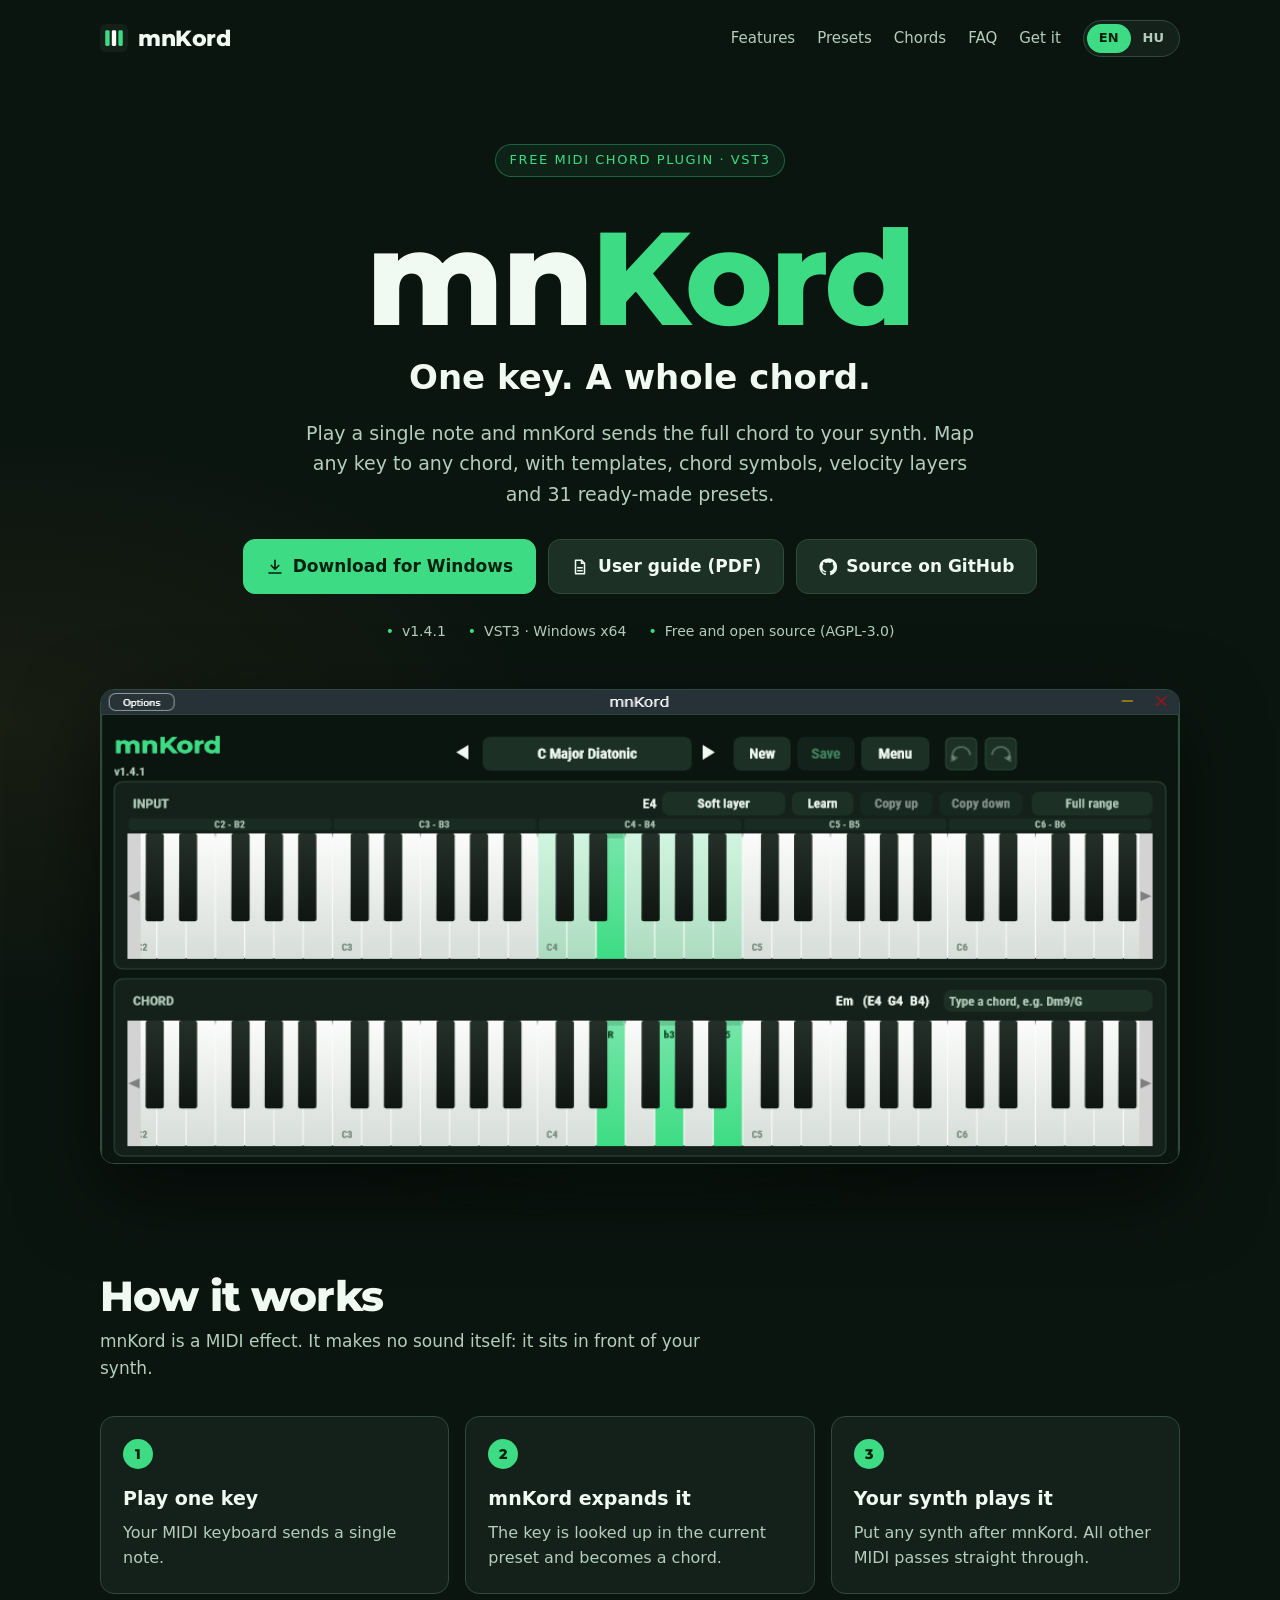
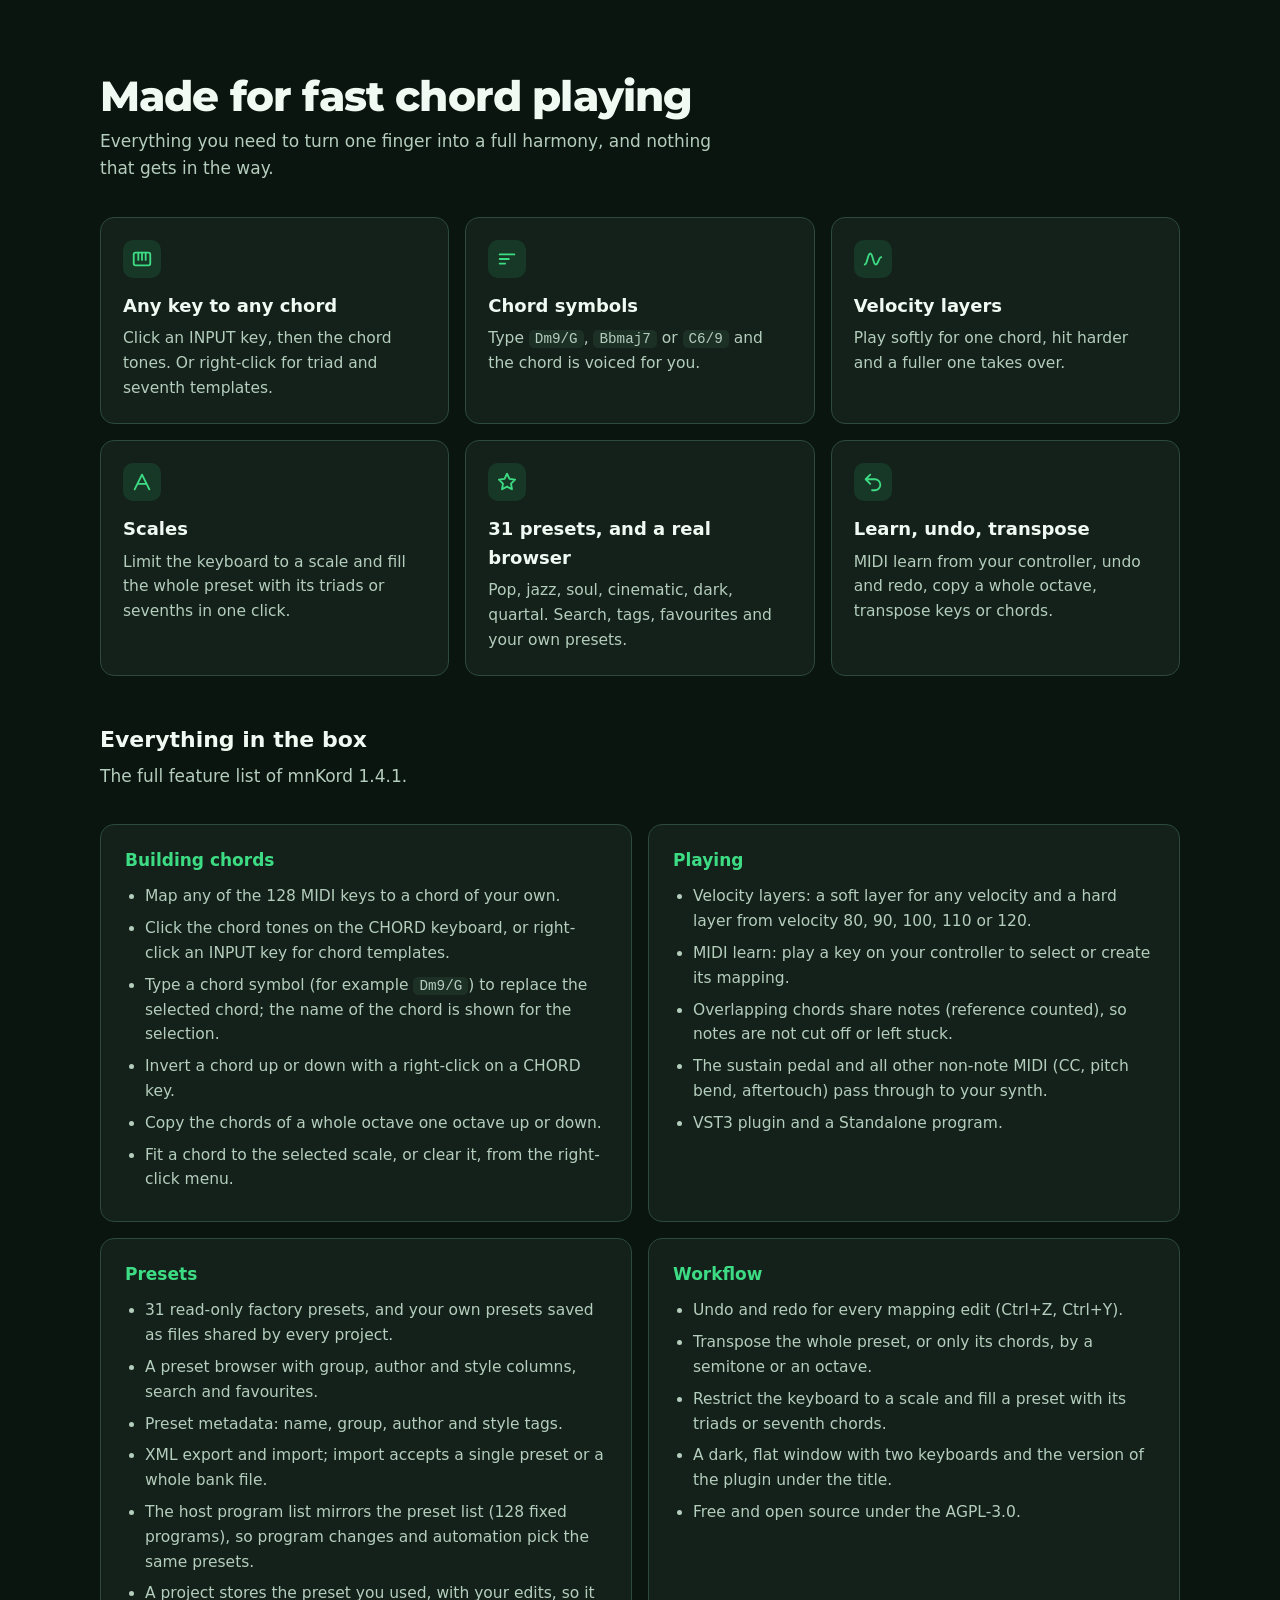
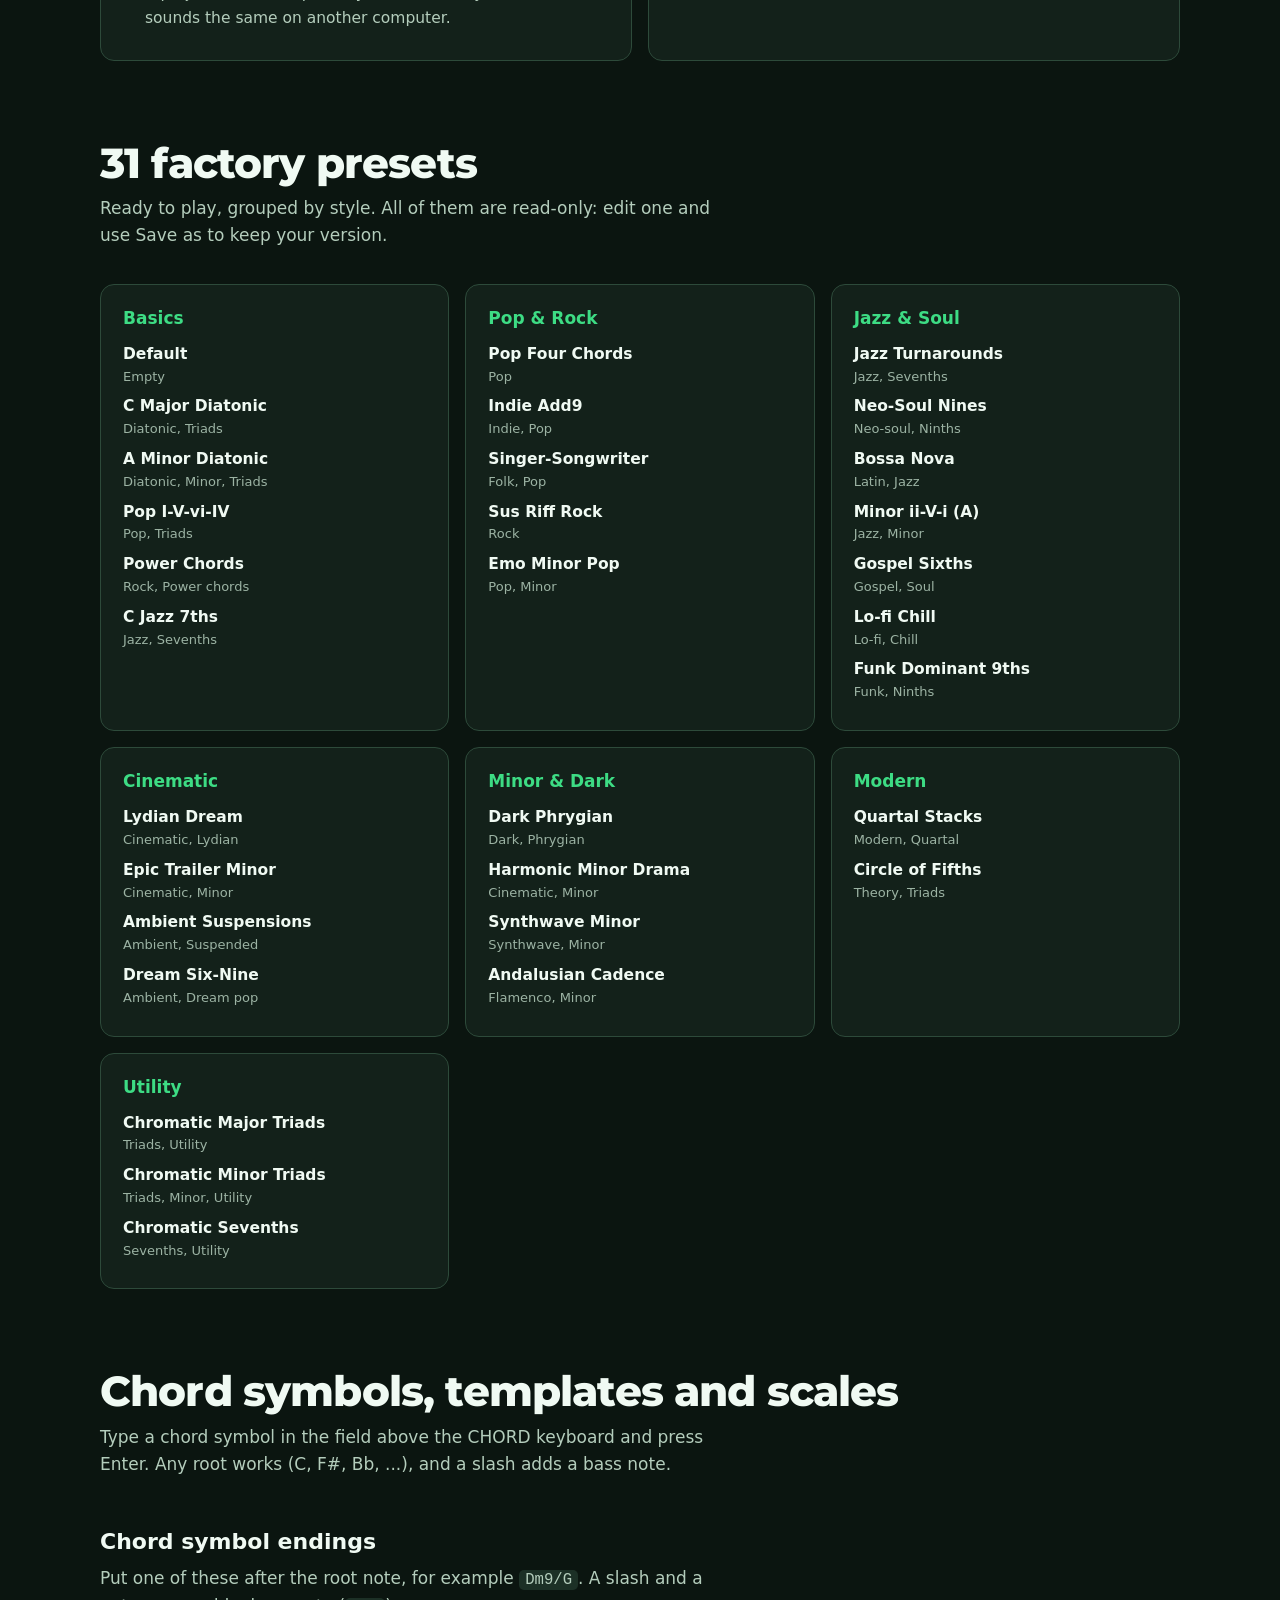
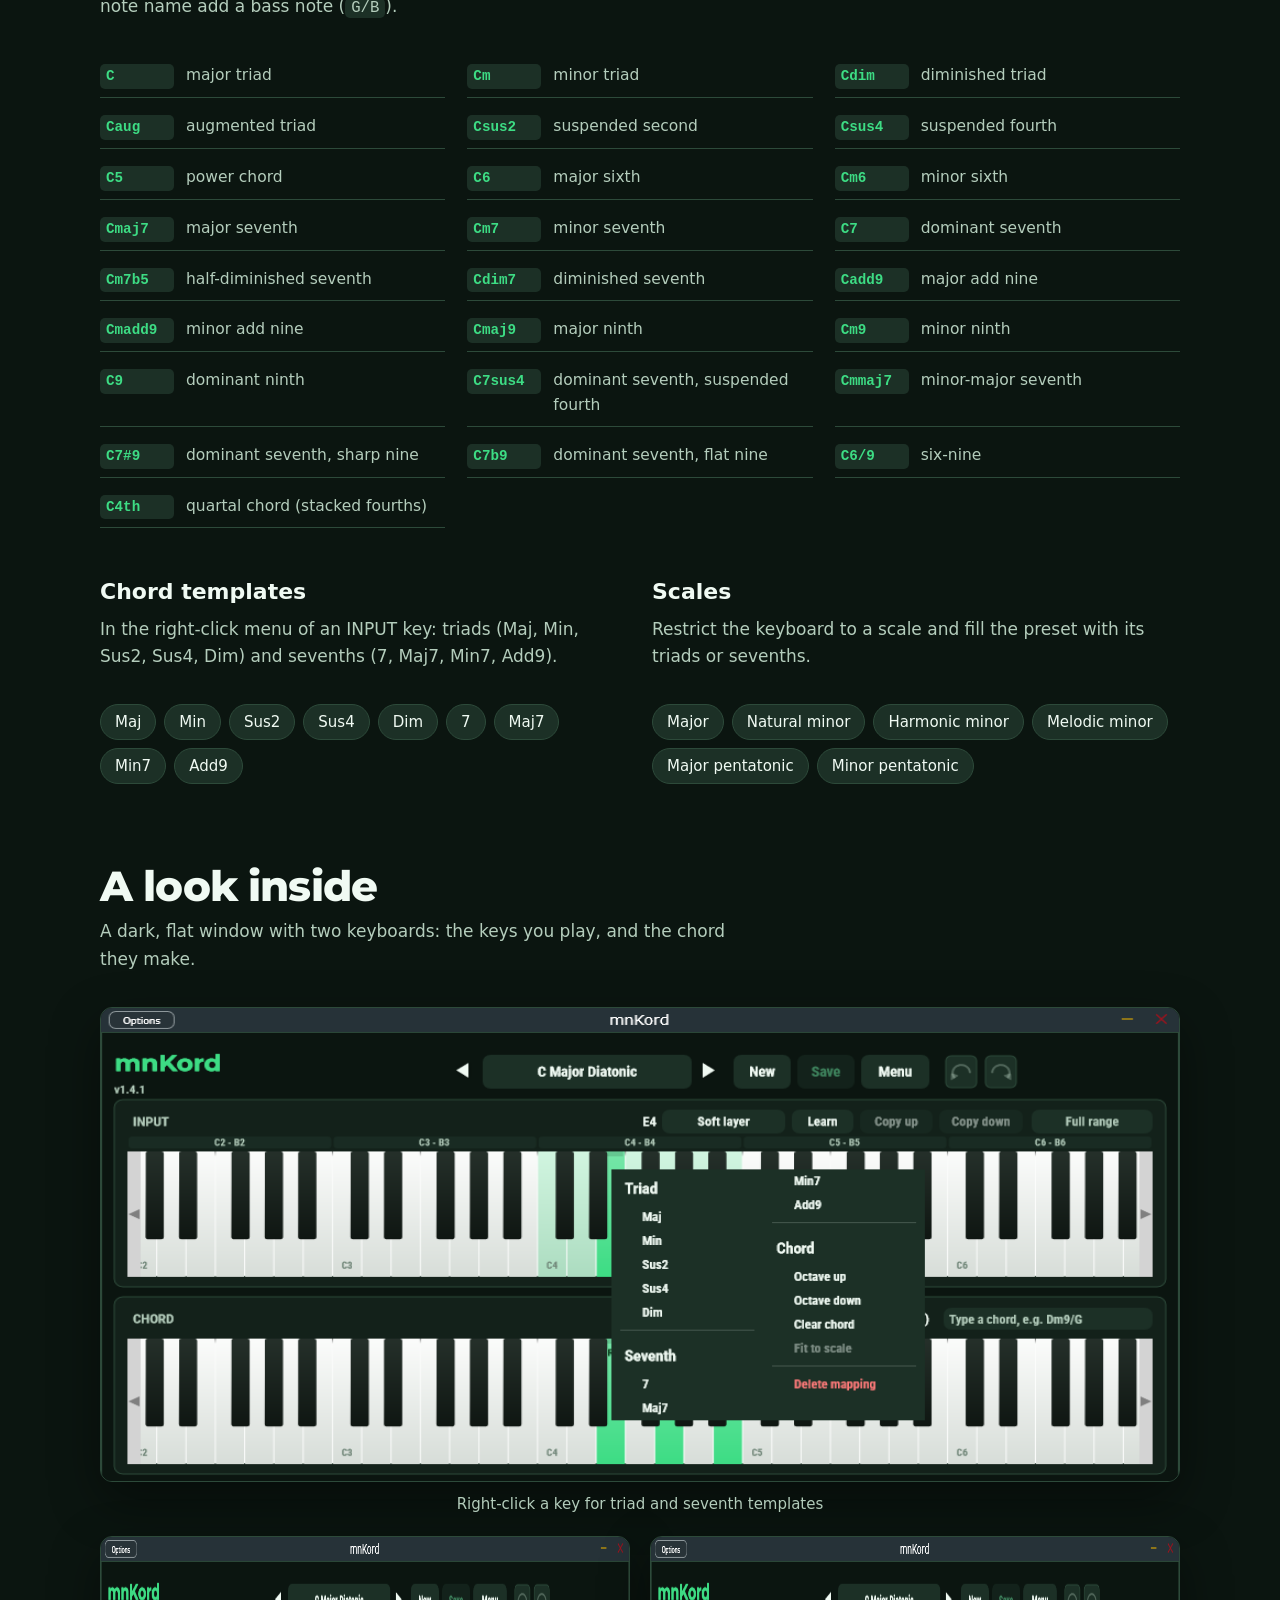
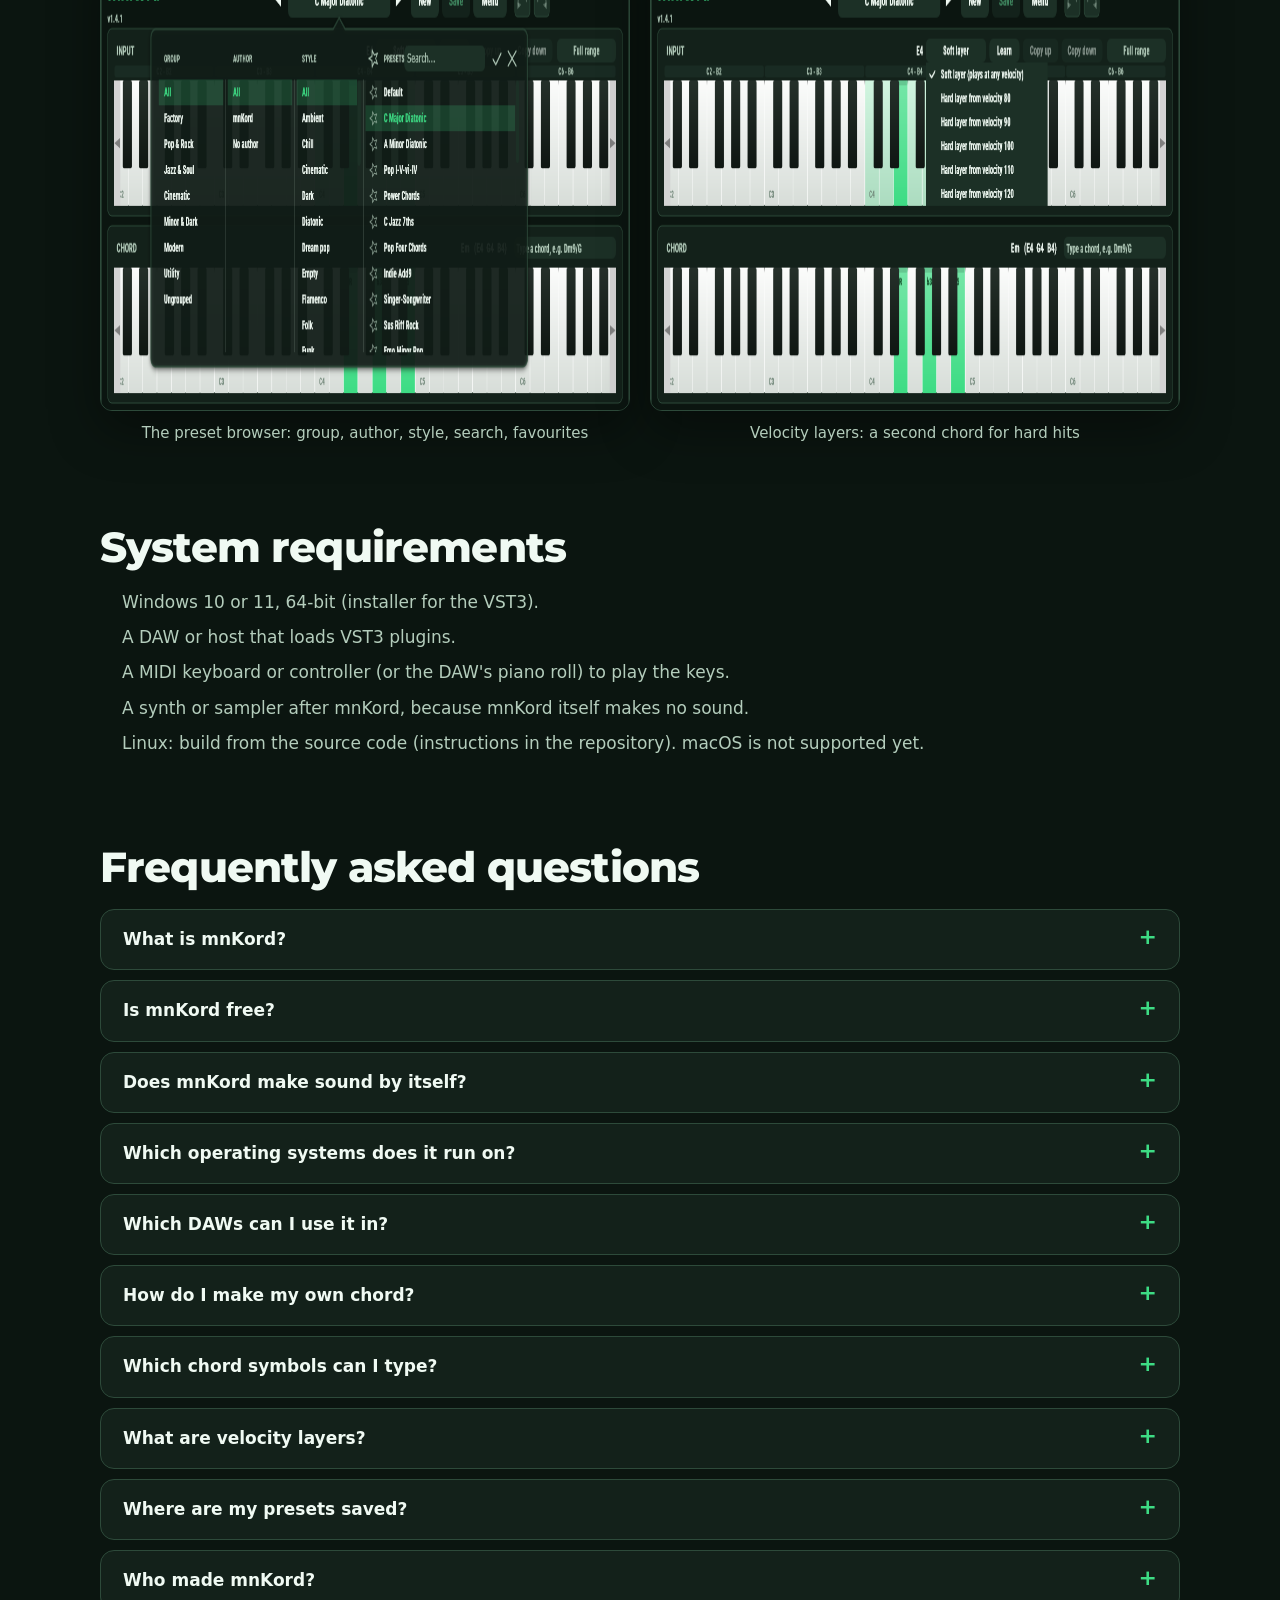
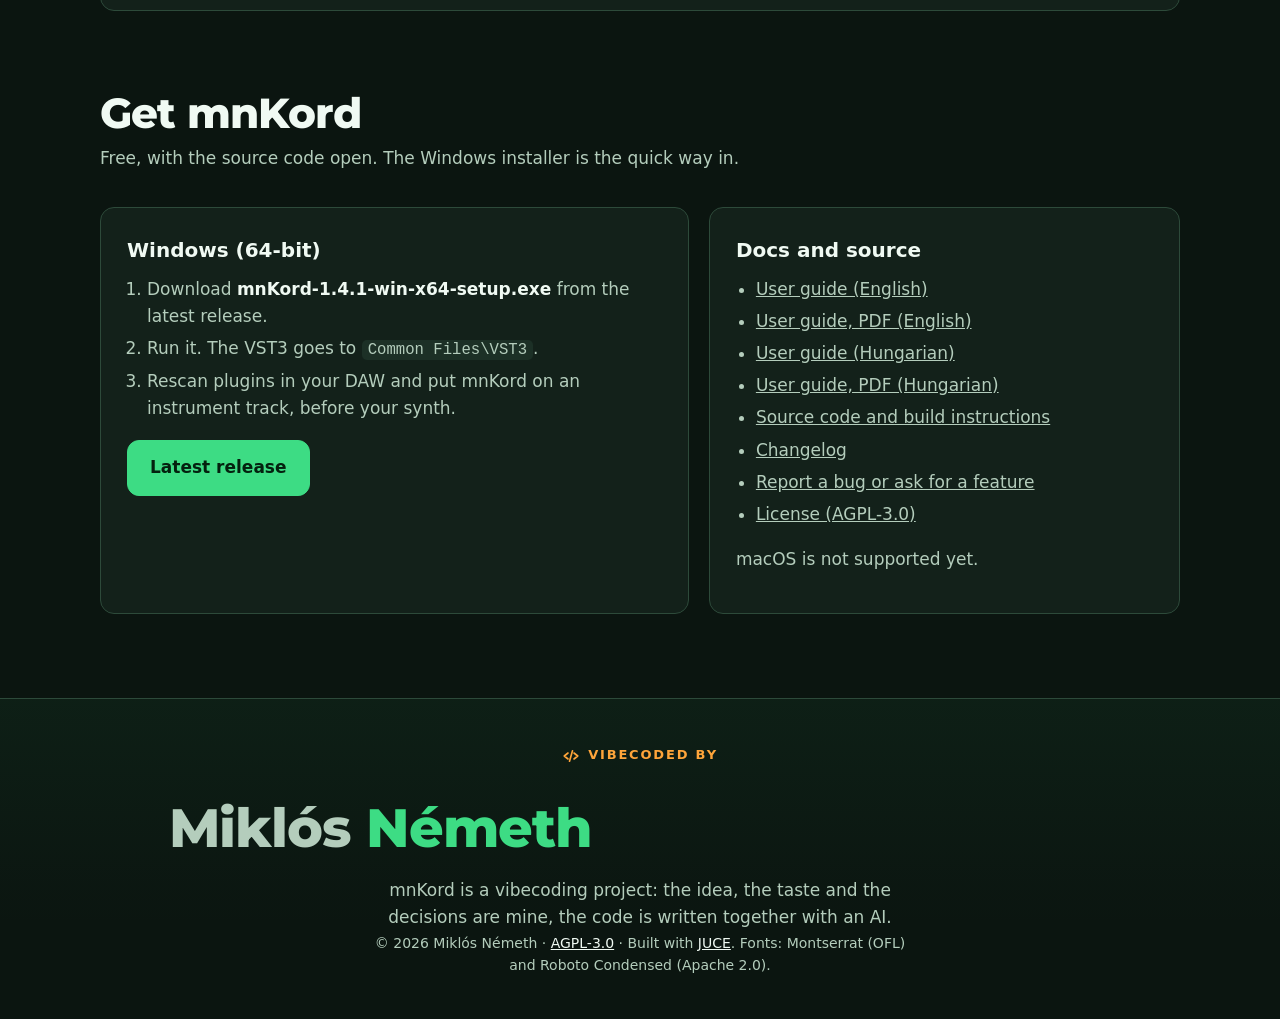
==== commit 21148489: "Update the screenshots, PDFs and home page for 1.4.1 Co-Authored-By: Claude Sonnet 5.5 <noreply@anth" ====
--- a/docs/index.html
+++ b/docs/index.html
@@ -235,7 +235,7 @@
    "applicationCategory": "MultimediaApplication",
    "applicationSubCategory": "MIDI effect, VST3 audio plugin",
    "operatingSystem": "Windows 10, Windows 11",
-   "softwareVersion": "1.4.0",
+   "softwareVersion": "1.4.1",
    "downloadUrl": "https://github.com/miklosnemeth/mnkord/releases/latest",
    "installUrl": "https://github.com/miklosnemeth/mnkord/releases/latest",
    "fileFormat": "application/vnd.steinberg.vst3",
@@ -399,7 +399,7 @@
         <a class="btn" href="https://github.com/miklosnemeth/mnkord"><svg viewBox="0 0 24 24" fill="currentColor" aria-hidden="true"><path d="M12 .5a11.5 11.5 0 0 0-3.64 22.41c.58.1.79-.25.79-.56v-2c-3.2.7-3.88-1.37-3.88-1.37-.52-1.33-1.28-1.69-1.28-1.69-1.04-.71.08-.7.08-.7 1.15.08 1.76 1.19 1.76 1.19 1.03 1.76 2.69 1.25 3.35.96.1-.75.4-1.25.73-1.54-2.55-.29-5.24-1.28-5.24-5.69 0-1.26.45-2.28 1.19-3.09-.12-.29-.52-1.46.11-3.05 0 0 .97-.31 3.17 1.18a11 11 0 0 1 5.78 0c2.2-1.49 3.17-1.18 3.17-1.18.63 1.59.23 2.76.11 3.05.74.81 1.19 1.83 1.19 3.09 0 4.42-2.69 5.39-5.25 5.68.41.36.78 1.06.78 2.14v3.17c0 .31.21.67.8.56A11.5 11.5 0 0 0 12 .5Z"/></svg>Source on GitHub</a>
       </div>
       <ul class="facts">
-        <li>v1.4.0</li>
+        <li>v1.4.1</li>
         <li>VST3 · Windows x64</li>
         <li>Free and open source (AGPL-3.0)</li>
       </ul>
@@ -426,7 +426,7 @@
         <li class="card"><div class="ic"><svg viewBox="0 0 24 24" fill="none" stroke="currentColor" stroke-width="2" stroke-linecap="round" stroke-linejoin="round" aria-hidden="true"><path d="M9 14 4 9l5-5M4 9h10a6 6 0 0 1 0 12h-3"/></svg></div><h3>Learn, undo, transpose</h3><p>MIDI learn from your controller, undo and redo, copy a whole octave, transpose keys or chords.</p></li>
       </ul>
       <h3 class="listh">Everything in the box</h3>
-      <p class="sub">The full feature list of mnKord 1.4.0.</p>
+      <p class="sub">The full feature list of mnKord 1.4.1.</p>
       <div class="featlists">
         <div class="fl"><h4>Building chords</h4><ul>
           <li>Map any of the 128 MIDI keys to a chord of your own.</li>
@@ -604,7 +604,7 @@
       <p class="sub">Free, with the source code open. The Windows installer is the quick way in.</p>
       <div class="get">
         <div class="box"><h3>Windows (64-bit)</h3><ol>
-          <li>Download <strong>mnKord-1.4.0-win-x64-setup.exe</strong> from the latest release.</li>
+          <li>Download <strong>mnKord-1.4.1-win-x64-setup.exe</strong> from the latest release.</li>
           <li>Run it. The VST3 goes to <code>Common Files\VST3</code>.</li>
           <li>Rescan plugins in your DAW and put mnKord on an instrument track, before your synth.</li>
         </ol><a class="btn primary" href="https://github.com/miklosnemeth/mnkord/releases/latest">Latest release</a></div>
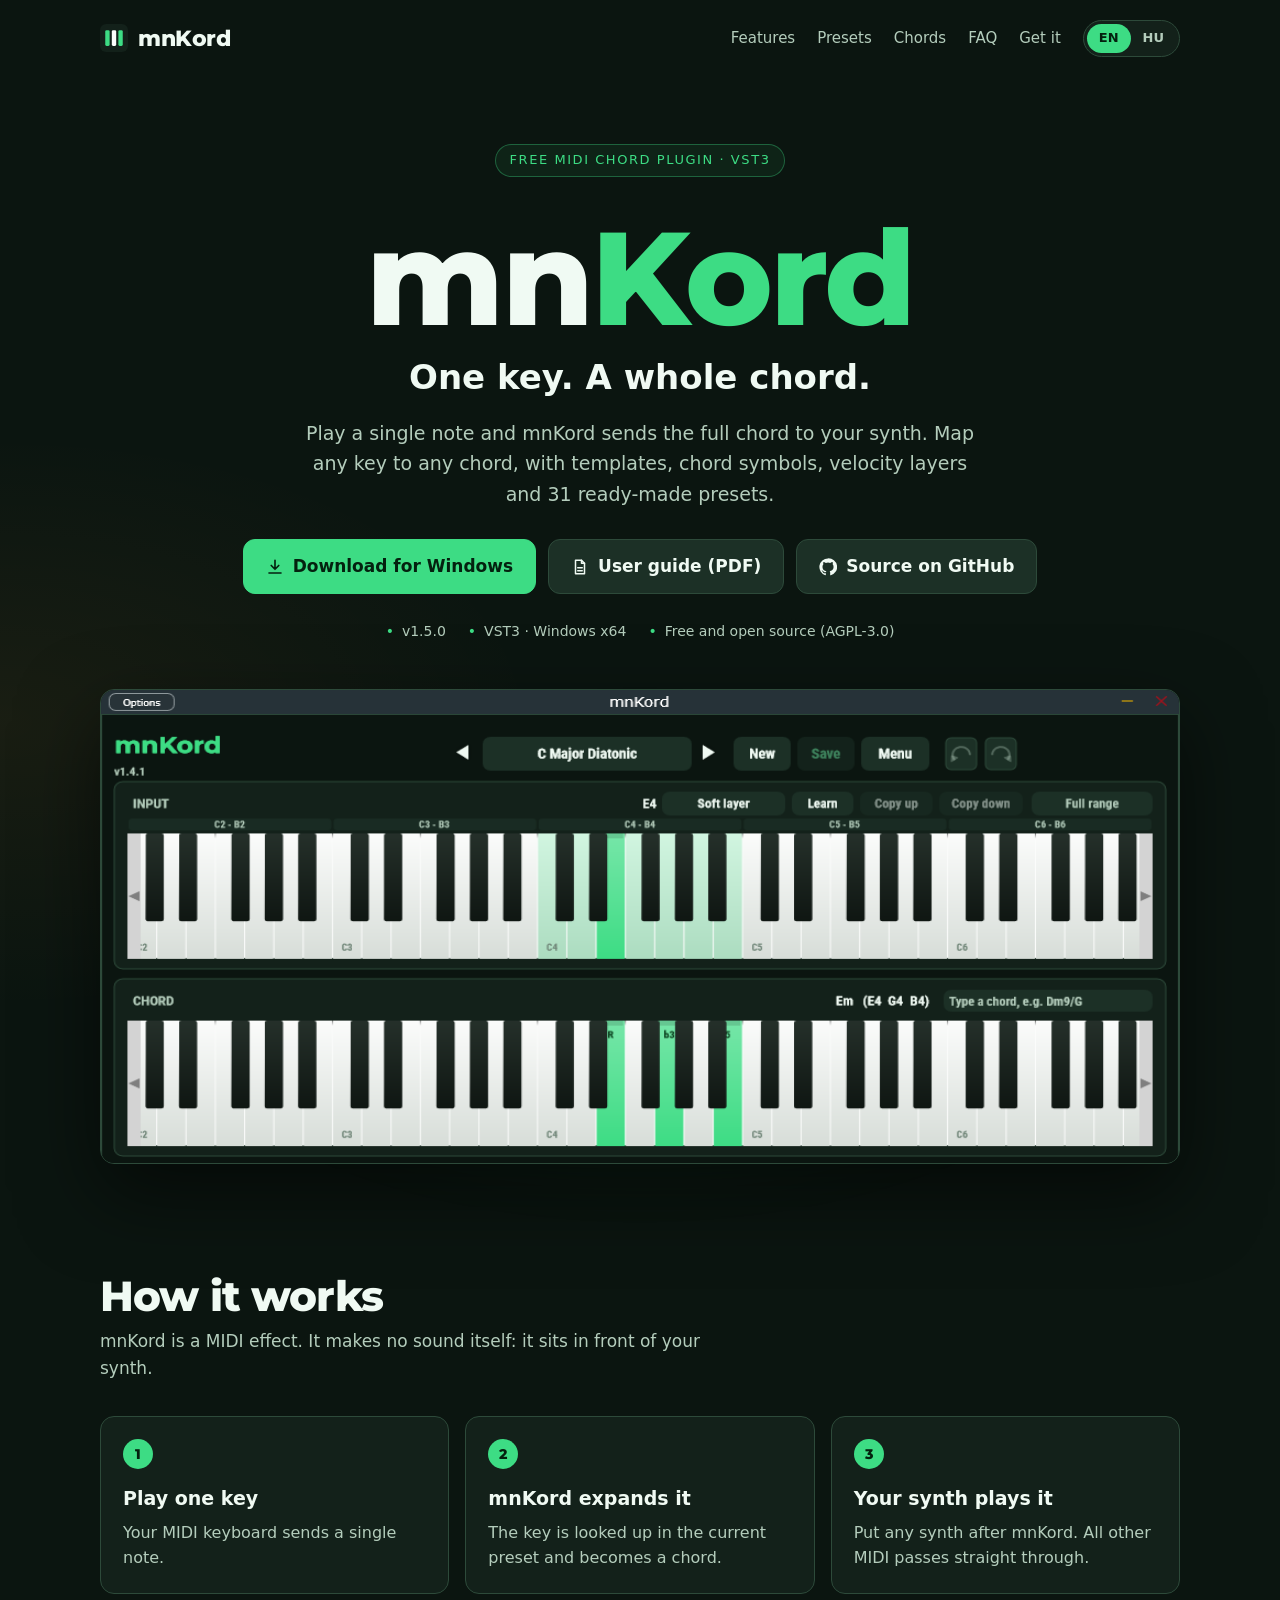
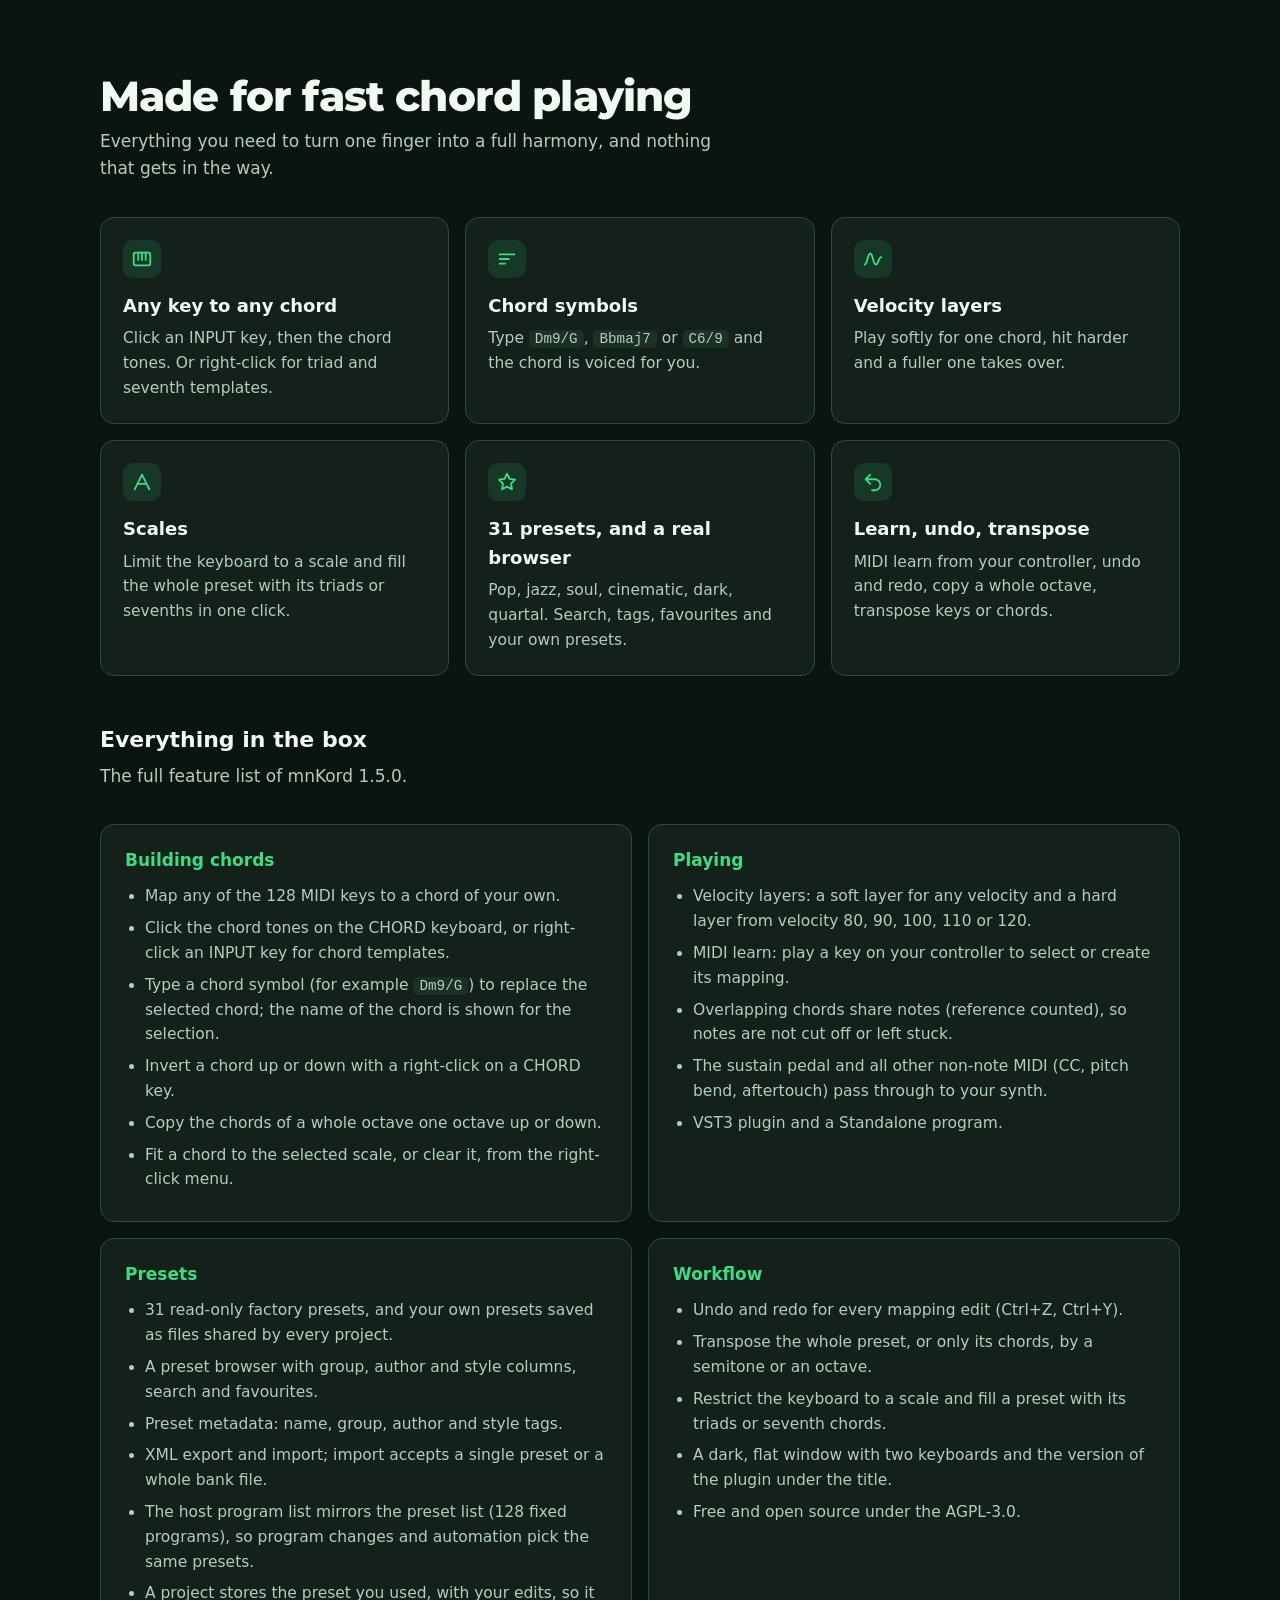
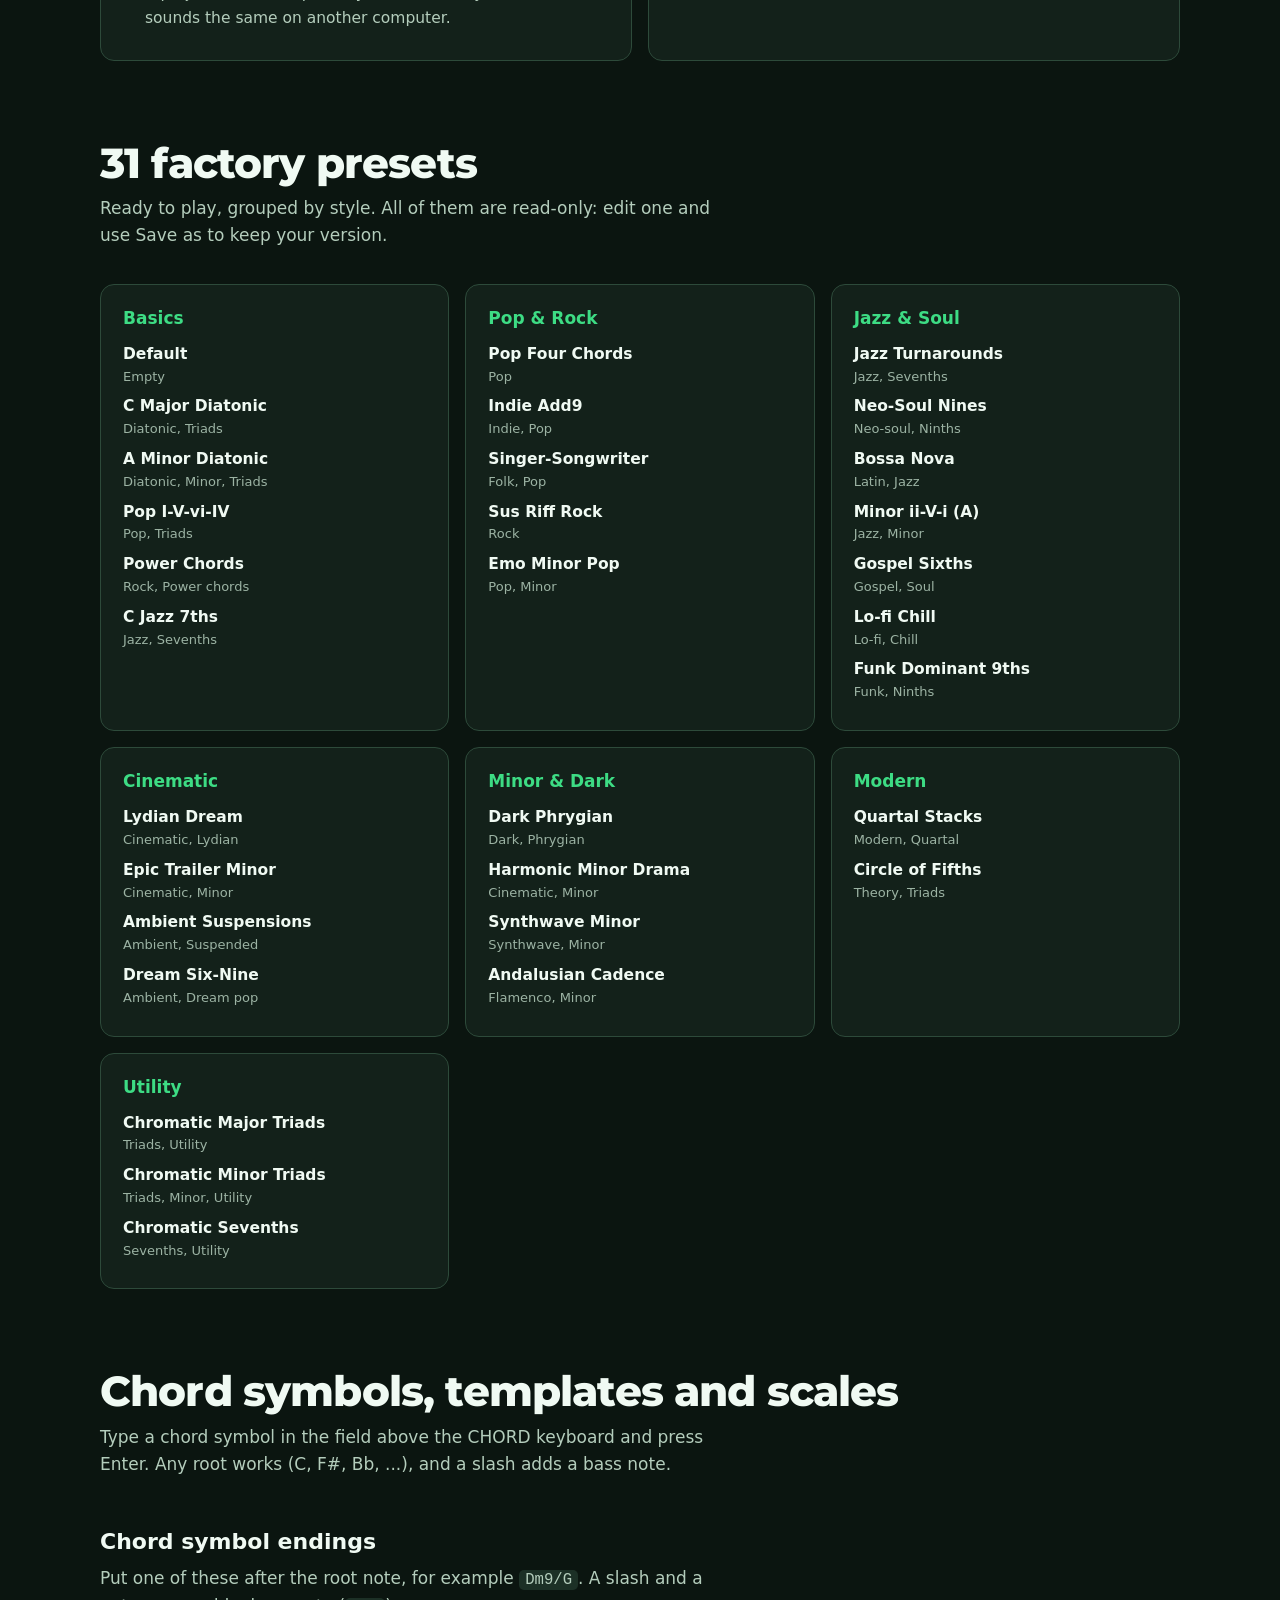
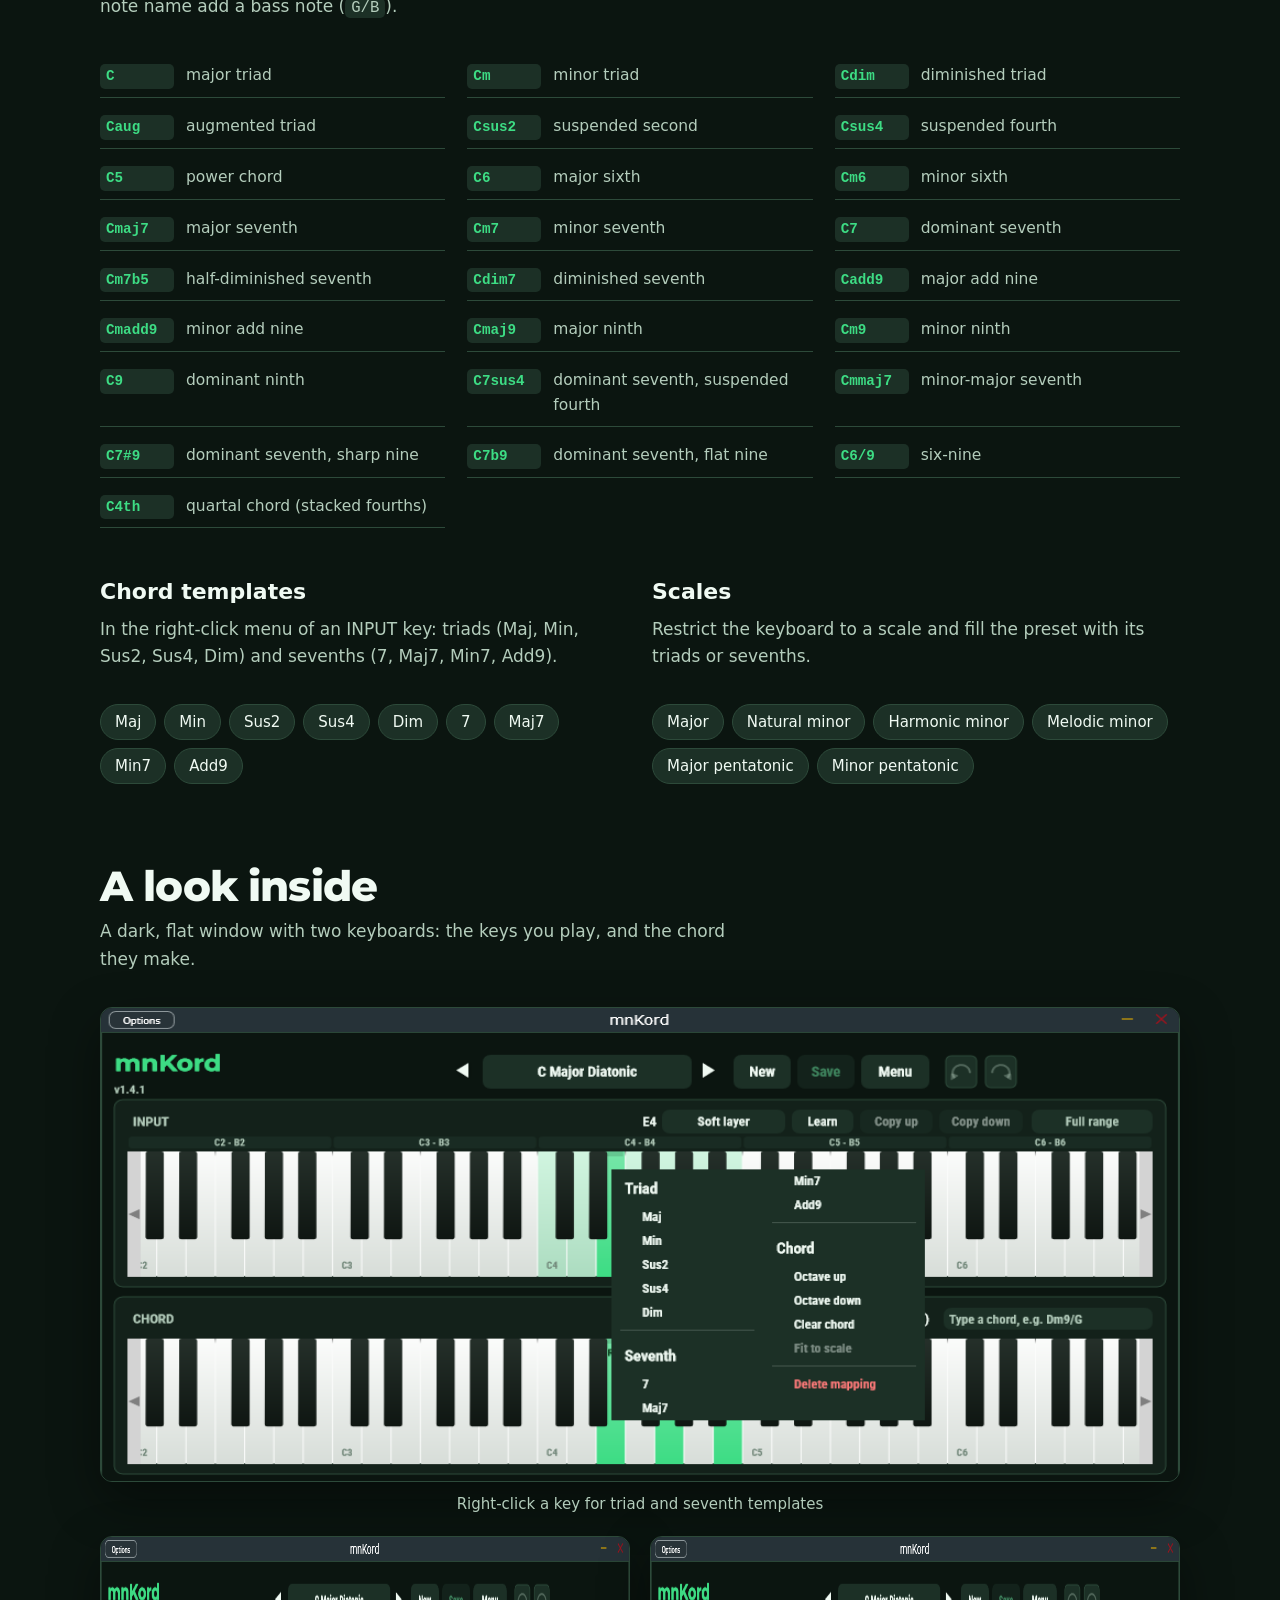
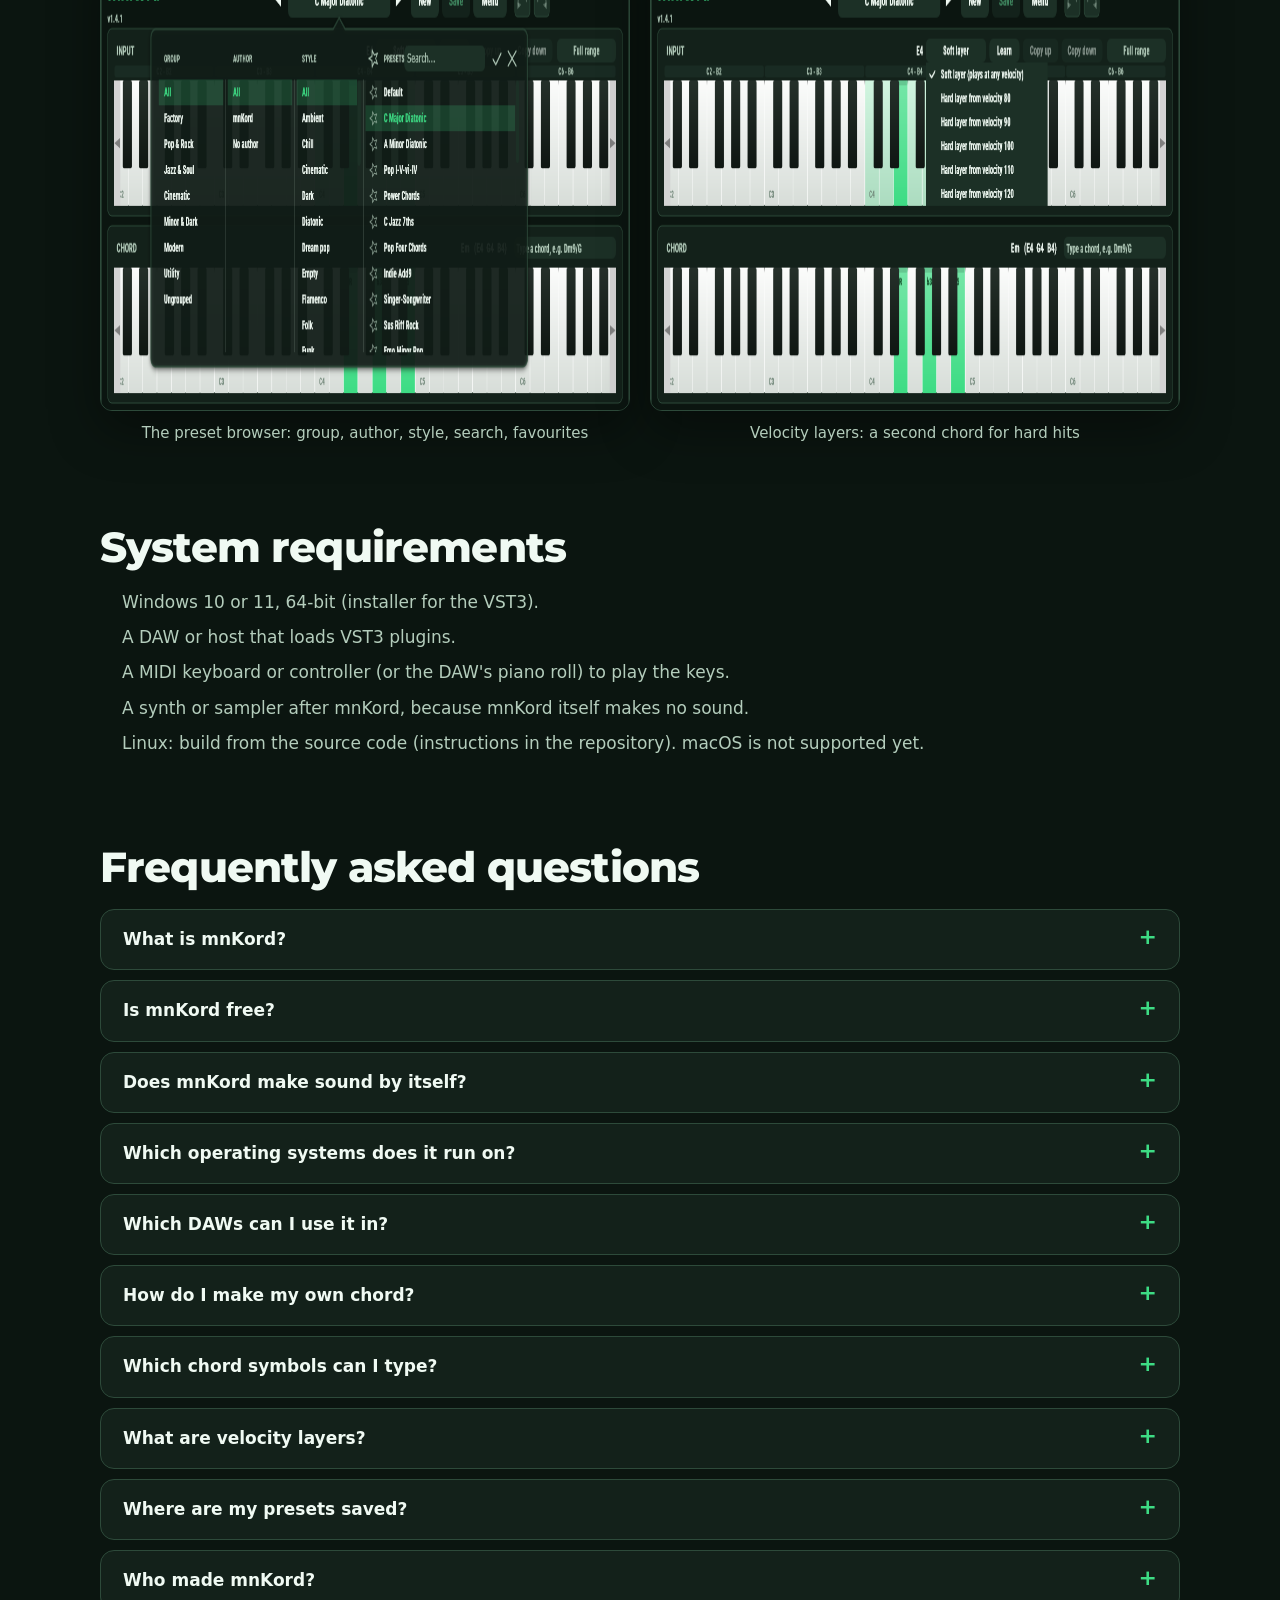
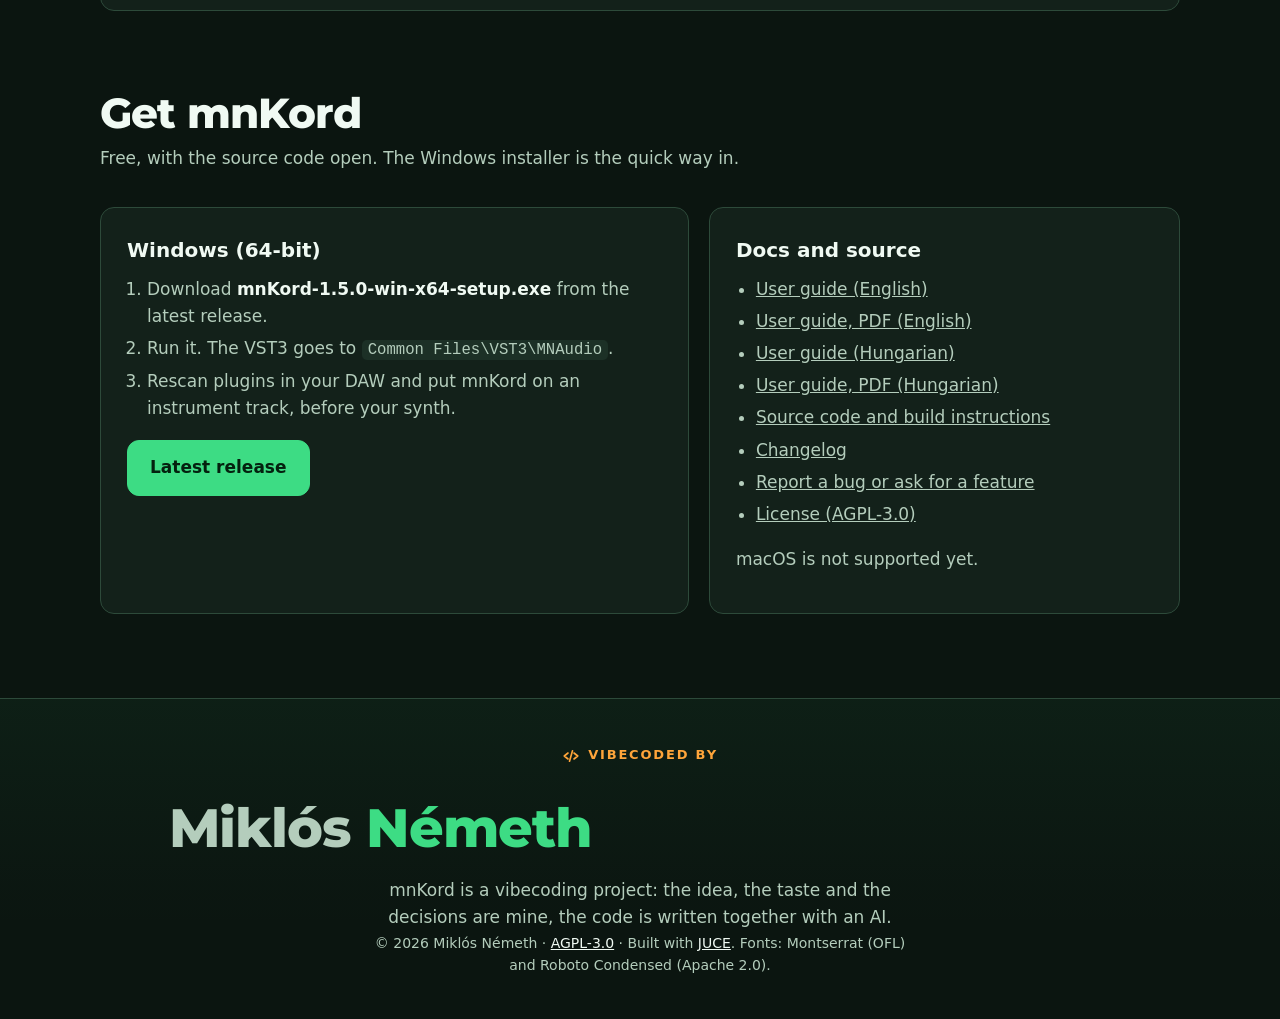
==== commit 04522038: "Installer: the plugin goes to VST3\MNAudio, the old version is uninstalled first The common part of " ====
--- a/docs/index.html
+++ b/docs/index.html
@@ -235,7 +235,7 @@
    "applicationCategory": "MultimediaApplication",
    "applicationSubCategory": "MIDI effect, VST3 audio plugin",
    "operatingSystem": "Windows 10, Windows 11",
-   "softwareVersion": "1.4.1",
+   "softwareVersion": "1.5.0",
    "downloadUrl": "https://github.com/miklosnemeth/mnkord/releases/latest",
    "installUrl": "https://github.com/miklosnemeth/mnkord/releases/latest",
    "fileFormat": "application/vnd.steinberg.vst3",
@@ -399,7 +399,7 @@
         <a class="btn" href="https://github.com/miklosnemeth/mnkord"><svg viewBox="0 0 24 24" fill="currentColor" aria-hidden="true"><path d="M12 .5a11.5 11.5 0 0 0-3.64 22.41c.58.1.79-.25.79-.56v-2c-3.2.7-3.88-1.37-3.88-1.37-.52-1.33-1.28-1.69-1.28-1.69-1.04-.71.08-.7.08-.7 1.15.08 1.76 1.19 1.76 1.19 1.03 1.76 2.69 1.25 3.35.96.1-.75.4-1.25.73-1.54-2.55-.29-5.24-1.28-5.24-5.69 0-1.26.45-2.28 1.19-3.09-.12-.29-.52-1.46.11-3.05 0 0 .97-.31 3.17 1.18a11 11 0 0 1 5.78 0c2.2-1.49 3.17-1.18 3.17-1.18.63 1.59.23 2.76.11 3.05.74.81 1.19 1.83 1.19 3.09 0 4.42-2.69 5.39-5.25 5.68.41.36.78 1.06.78 2.14v3.17c0 .31.21.67.8.56A11.5 11.5 0 0 0 12 .5Z"/></svg>Source on GitHub</a>
       </div>
       <ul class="facts">
-        <li>v1.4.1</li>
+        <li>v1.5.0</li>
         <li>VST3 · Windows x64</li>
         <li>Free and open source (AGPL-3.0)</li>
       </ul>
@@ -426,7 +426,7 @@
         <li class="card"><div class="ic"><svg viewBox="0 0 24 24" fill="none" stroke="currentColor" stroke-width="2" stroke-linecap="round" stroke-linejoin="round" aria-hidden="true"><path d="M9 14 4 9l5-5M4 9h10a6 6 0 0 1 0 12h-3"/></svg></div><h3>Learn, undo, transpose</h3><p>MIDI learn from your controller, undo and redo, copy a whole octave, transpose keys or chords.</p></li>
       </ul>
       <h3 class="listh">Everything in the box</h3>
-      <p class="sub">The full feature list of mnKord 1.4.1.</p>
+      <p class="sub">The full feature list of mnKord 1.5.0.</p>
       <div class="featlists">
         <div class="fl"><h4>Building chords</h4><ul>
           <li>Map any of the 128 MIDI keys to a chord of your own.</li>
@@ -604,8 +604,8 @@
       <p class="sub">Free, with the source code open. The Windows installer is the quick way in.</p>
       <div class="get">
         <div class="box"><h3>Windows (64-bit)</h3><ol>
-          <li>Download <strong>mnKord-1.4.1-win-x64-setup.exe</strong> from the latest release.</li>
-          <li>Run it. The VST3 goes to <code>Common Files\VST3</code>.</li>
+          <li>Download <strong>mnKord-1.5.0-win-x64-setup.exe</strong> from the latest release.</li>
+          <li>Run it. The VST3 goes to <code>Common Files\VST3\MNAudio</code>.</li>
           <li>Rescan plugins in your DAW and put mnKord on an instrument track, before your synth.</li>
         </ol><a class="btn primary" href="https://github.com/miklosnemeth/mnkord/releases/latest">Latest release</a></div>
         <div class="box"><h3>Docs and source</h3><ul>
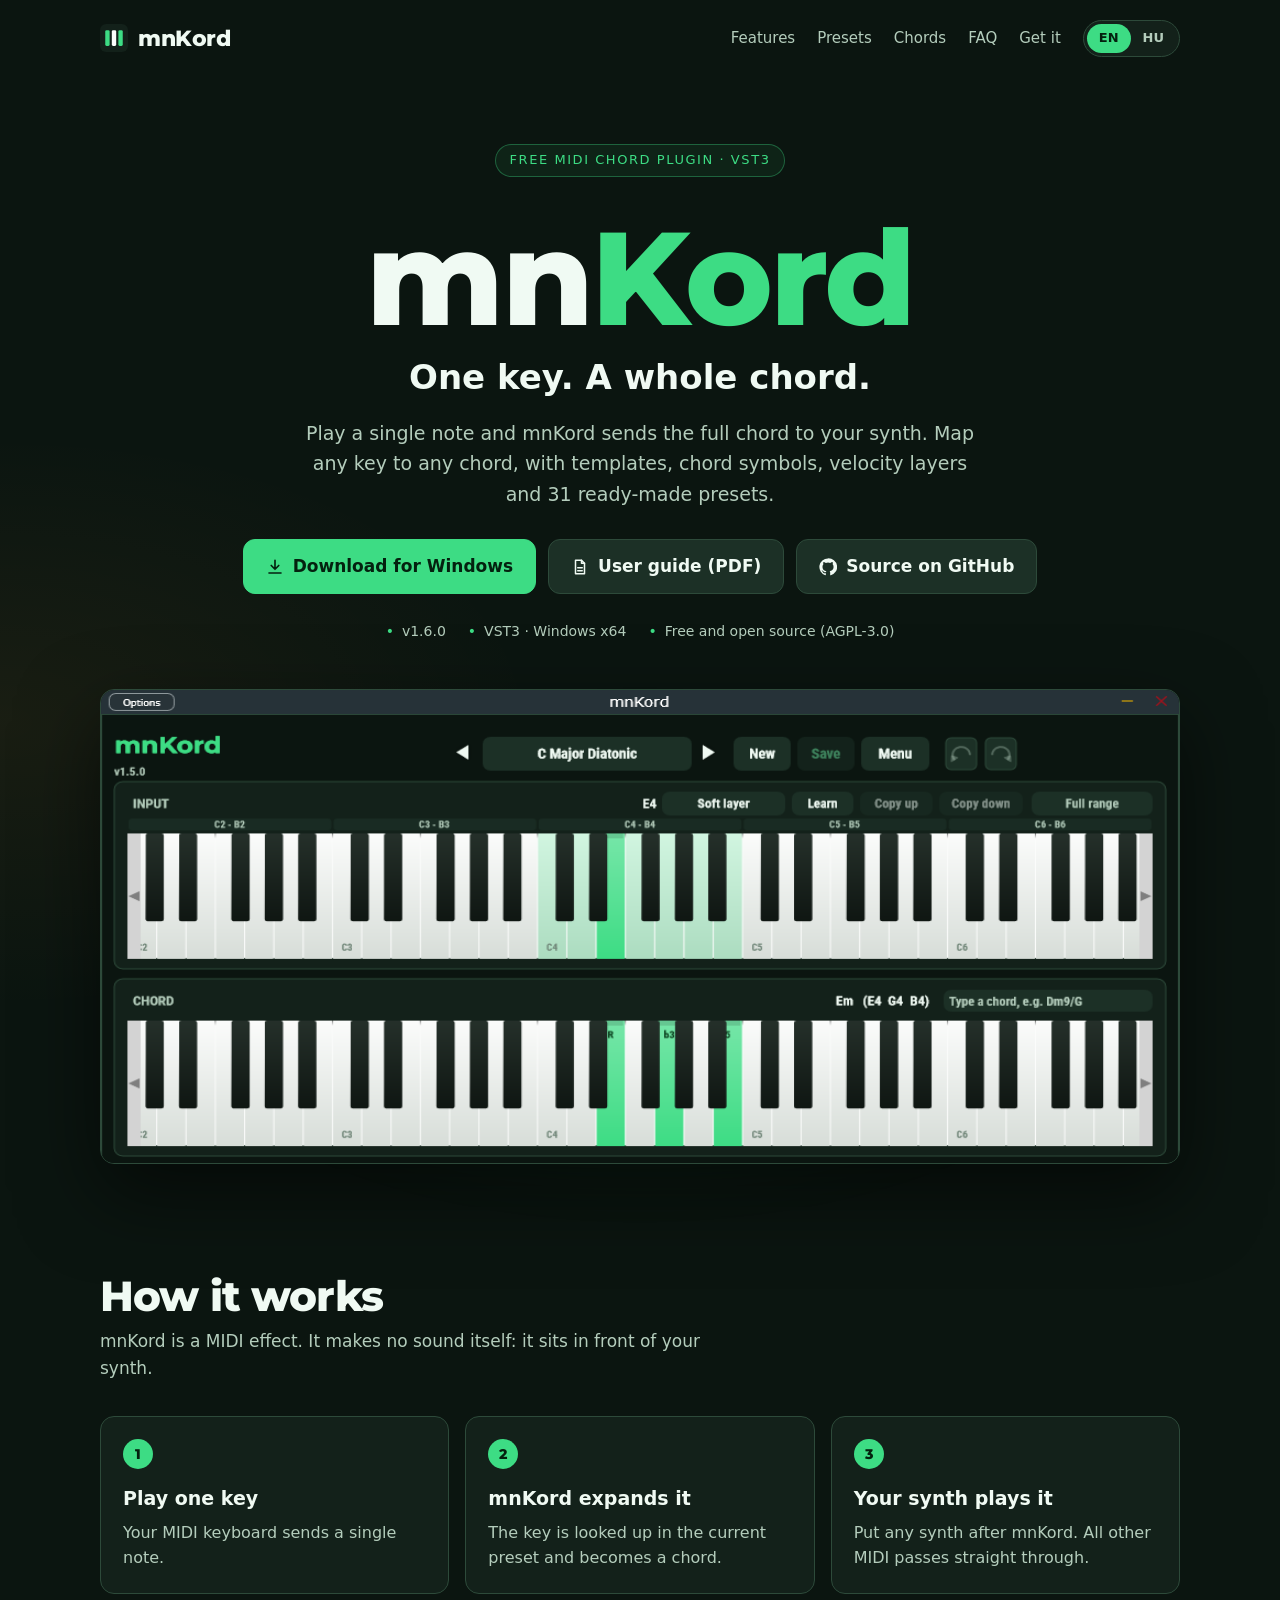
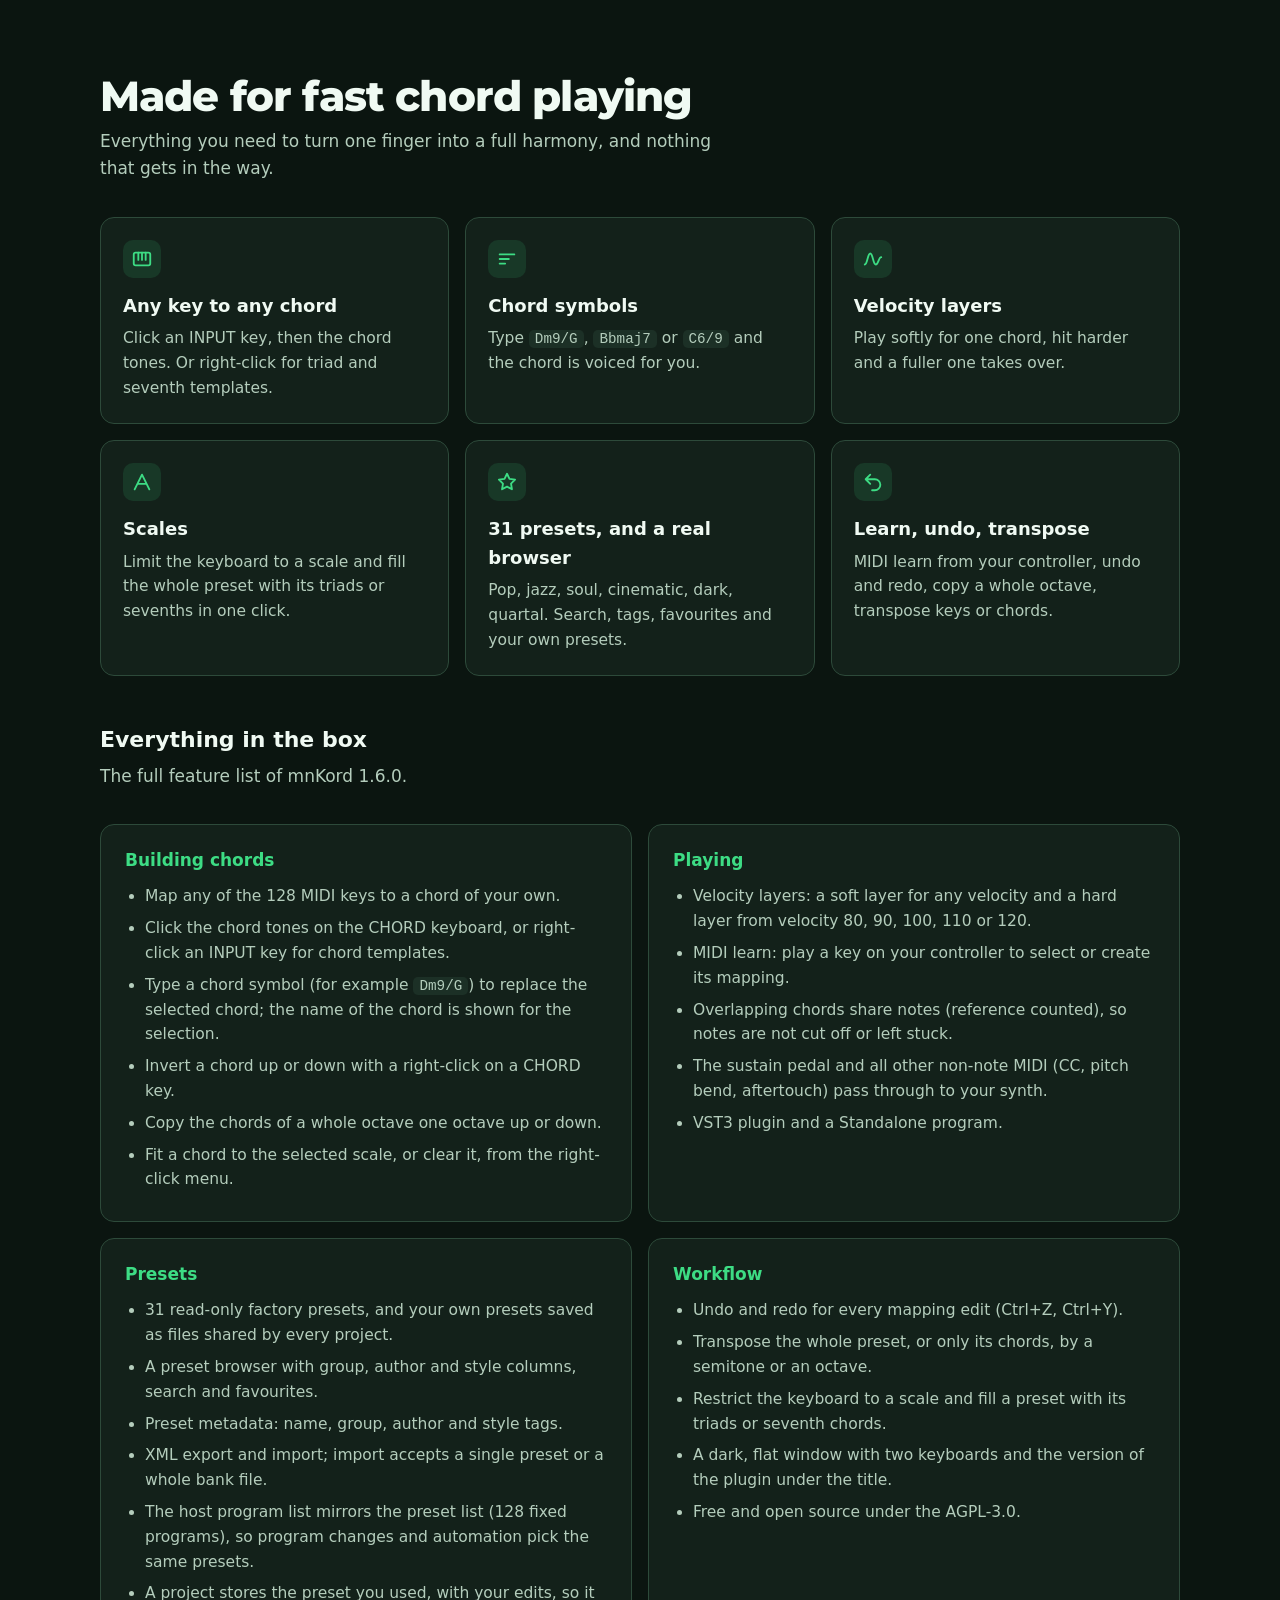
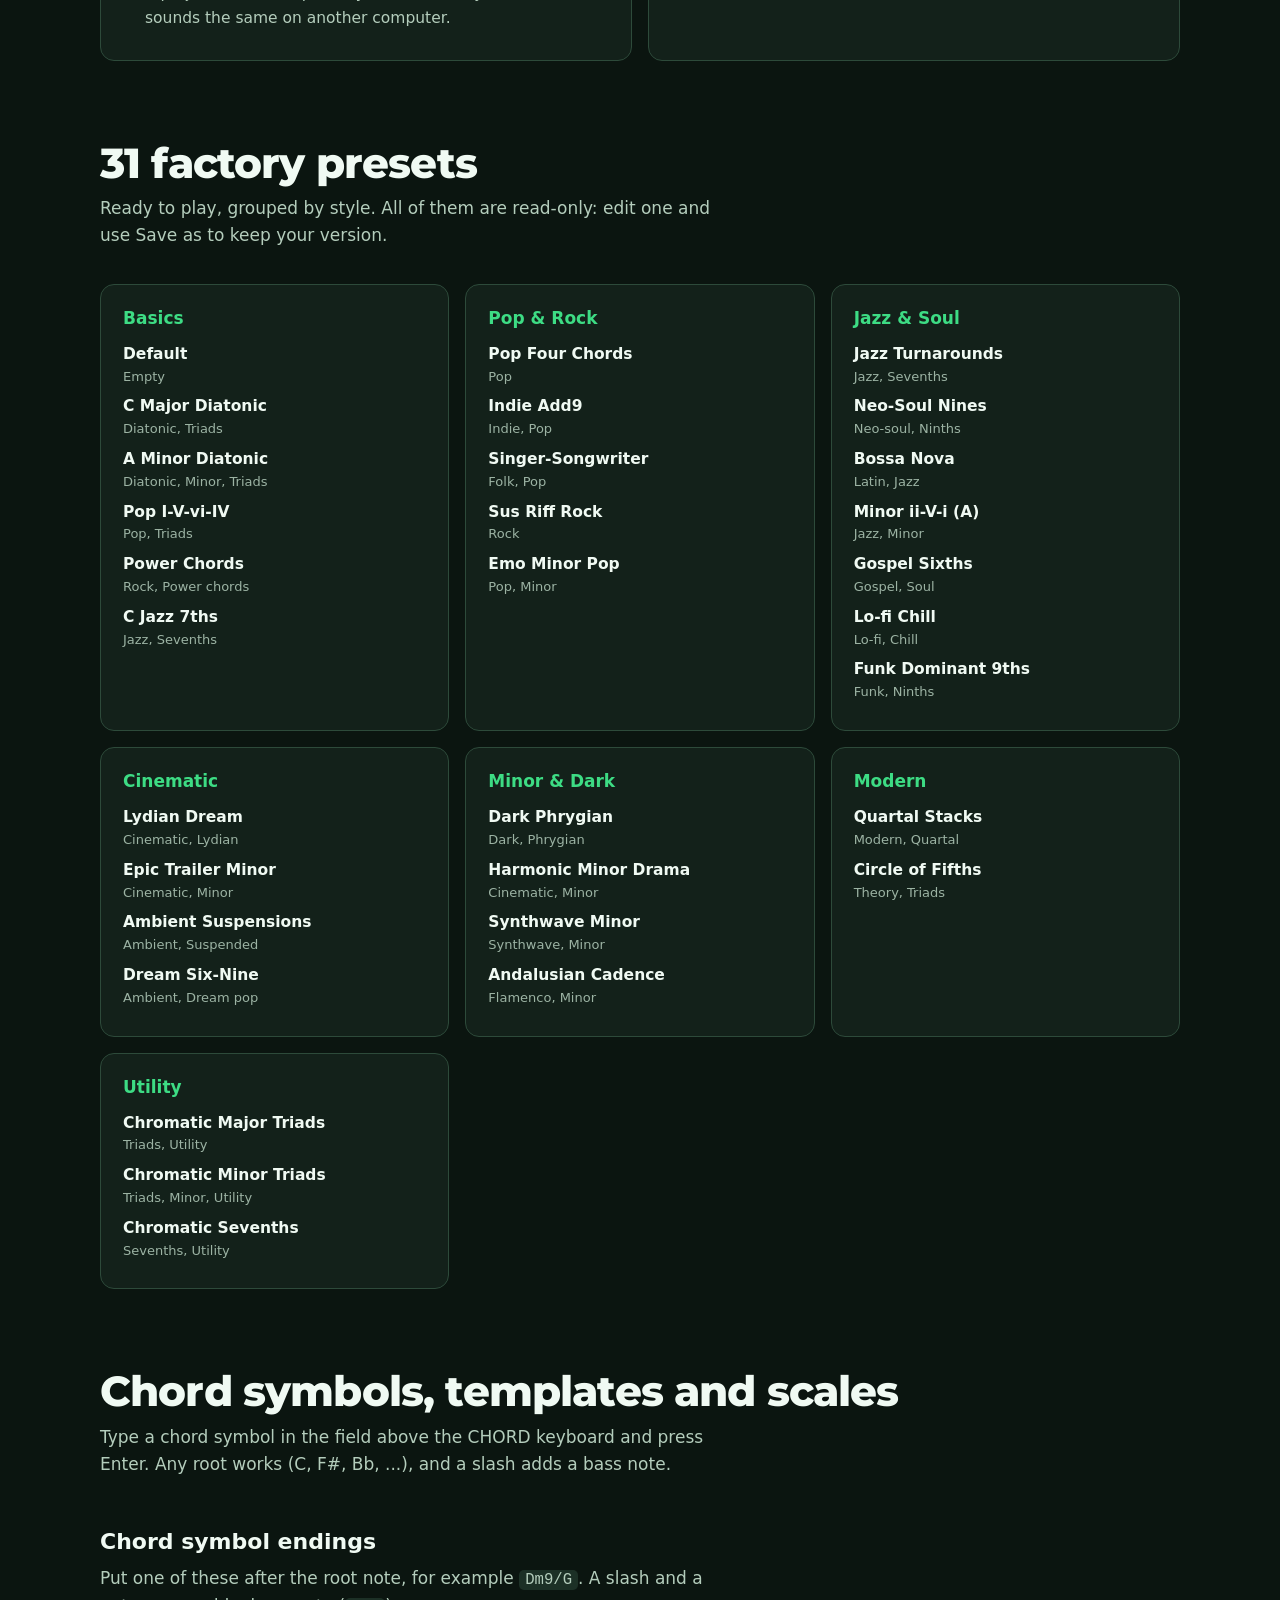
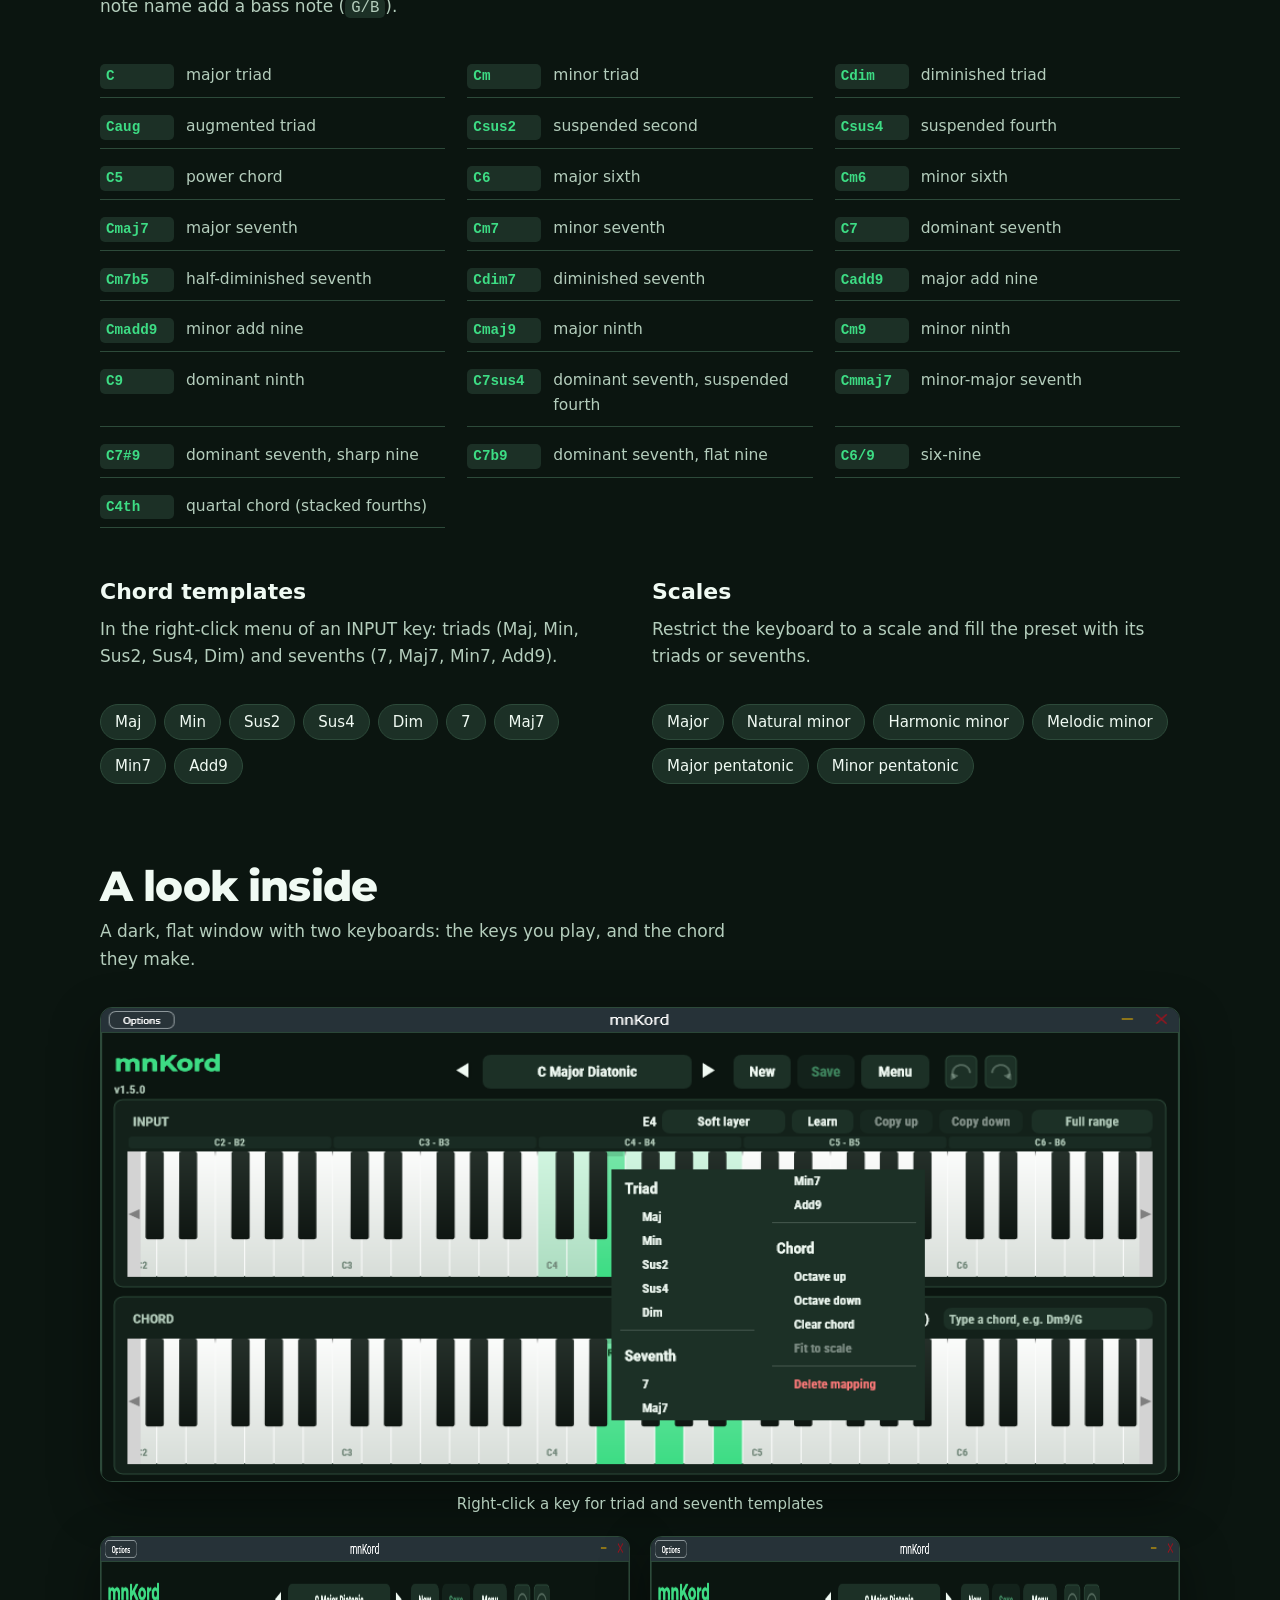
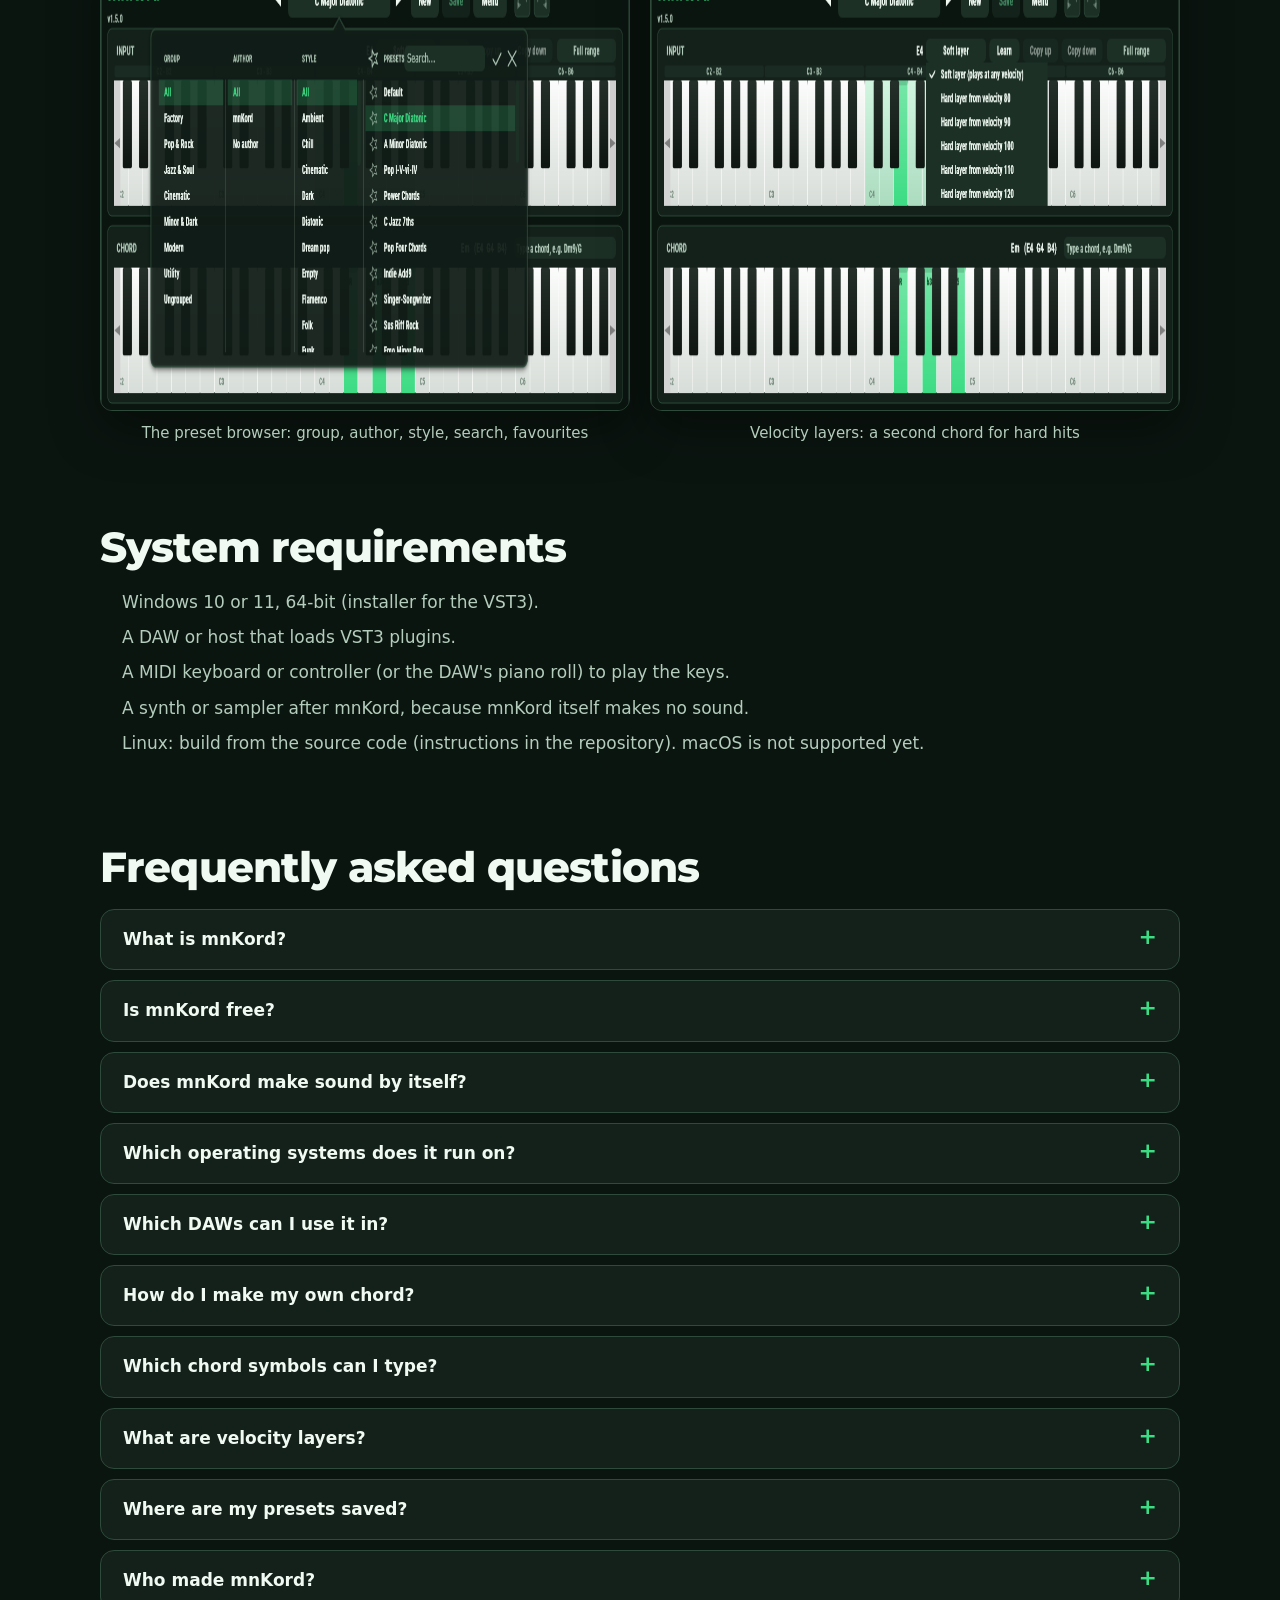
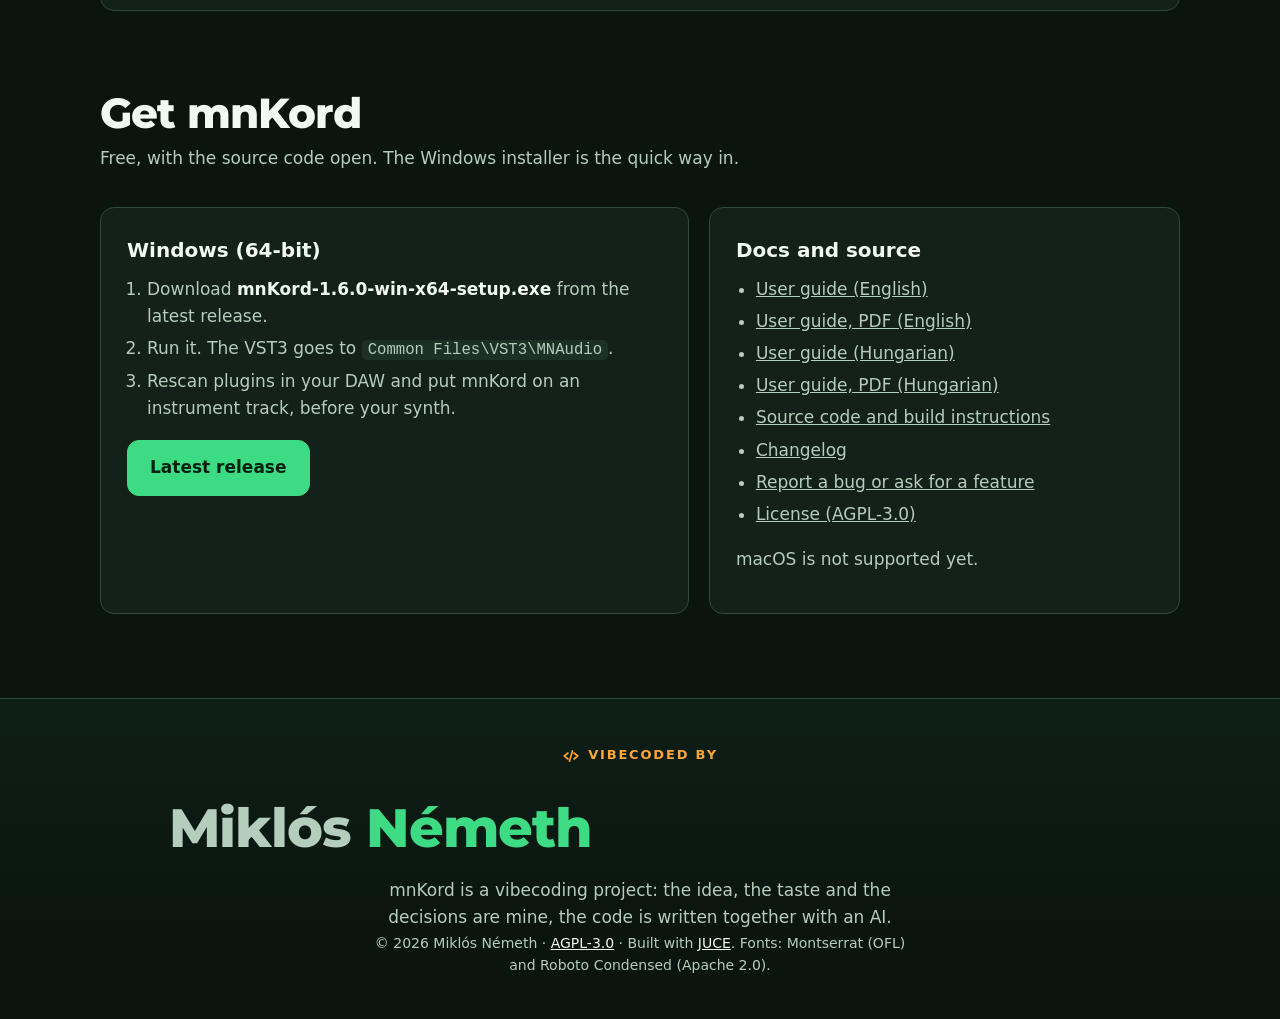
==== commit c8d9c221: "Installer: the documents go back to Program Files\MNAudio The user guide and the licenses are instal" ====
--- a/docs/index.html
+++ b/docs/index.html
@@ -235,7 +235,7 @@
    "applicationCategory": "MultimediaApplication",
    "applicationSubCategory": "MIDI effect, VST3 audio plugin",
    "operatingSystem": "Windows 10, Windows 11",
-   "softwareVersion": "1.5.0",
+   "softwareVersion": "1.6.0",
    "downloadUrl": "https://github.com/miklosnemeth/mnkord/releases/latest",
    "installUrl": "https://github.com/miklosnemeth/mnkord/releases/latest",
    "fileFormat": "application/vnd.steinberg.vst3",
@@ -399,7 +399,7 @@
         <a class="btn" href="https://github.com/miklosnemeth/mnkord"><svg viewBox="0 0 24 24" fill="currentColor" aria-hidden="true"><path d="M12 .5a11.5 11.5 0 0 0-3.64 22.41c.58.1.79-.25.79-.56v-2c-3.2.7-3.88-1.37-3.88-1.37-.52-1.33-1.28-1.69-1.28-1.69-1.04-.71.08-.7.08-.7 1.15.08 1.76 1.19 1.76 1.19 1.03 1.76 2.69 1.25 3.35.96.1-.75.4-1.25.73-1.54-2.55-.29-5.24-1.28-5.24-5.69 0-1.26.45-2.28 1.19-3.09-.12-.29-.52-1.46.11-3.05 0 0 .97-.31 3.17 1.18a11 11 0 0 1 5.78 0c2.2-1.49 3.17-1.18 3.17-1.18.63 1.59.23 2.76.11 3.05.74.81 1.19 1.83 1.19 3.09 0 4.42-2.69 5.39-5.25 5.68.41.36.78 1.06.78 2.14v3.17c0 .31.21.67.8.56A11.5 11.5 0 0 0 12 .5Z"/></svg>Source on GitHub</a>
       </div>
       <ul class="facts">
-        <li>v1.5.0</li>
+        <li>v1.6.0</li>
         <li>VST3 · Windows x64</li>
         <li>Free and open source (AGPL-3.0)</li>
       </ul>
@@ -426,7 +426,7 @@
         <li class="card"><div class="ic"><svg viewBox="0 0 24 24" fill="none" stroke="currentColor" stroke-width="2" stroke-linecap="round" stroke-linejoin="round" aria-hidden="true"><path d="M9 14 4 9l5-5M4 9h10a6 6 0 0 1 0 12h-3"/></svg></div><h3>Learn, undo, transpose</h3><p>MIDI learn from your controller, undo and redo, copy a whole octave, transpose keys or chords.</p></li>
       </ul>
       <h3 class="listh">Everything in the box</h3>
-      <p class="sub">The full feature list of mnKord 1.5.0.</p>
+      <p class="sub">The full feature list of mnKord 1.6.0.</p>
       <div class="featlists">
         <div class="fl"><h4>Building chords</h4><ul>
           <li>Map any of the 128 MIDI keys to a chord of your own.</li>
@@ -604,7 +604,7 @@
       <p class="sub">Free, with the source code open. The Windows installer is the quick way in.</p>
       <div class="get">
         <div class="box"><h3>Windows (64-bit)</h3><ol>
-          <li>Download <strong>mnKord-1.5.0-win-x64-setup.exe</strong> from the latest release.</li>
+          <li>Download <strong>mnKord-1.6.0-win-x64-setup.exe</strong> from the latest release.</li>
           <li>Run it. The VST3 goes to <code>Common Files\VST3\MNAudio</code>.</li>
           <li>Rescan plugins in your DAW and put mnKord on an instrument track, before your synth.</li>
         </ol><a class="btn primary" href="https://github.com/miklosnemeth/mnkord/releases/latest">Latest release</a></div>
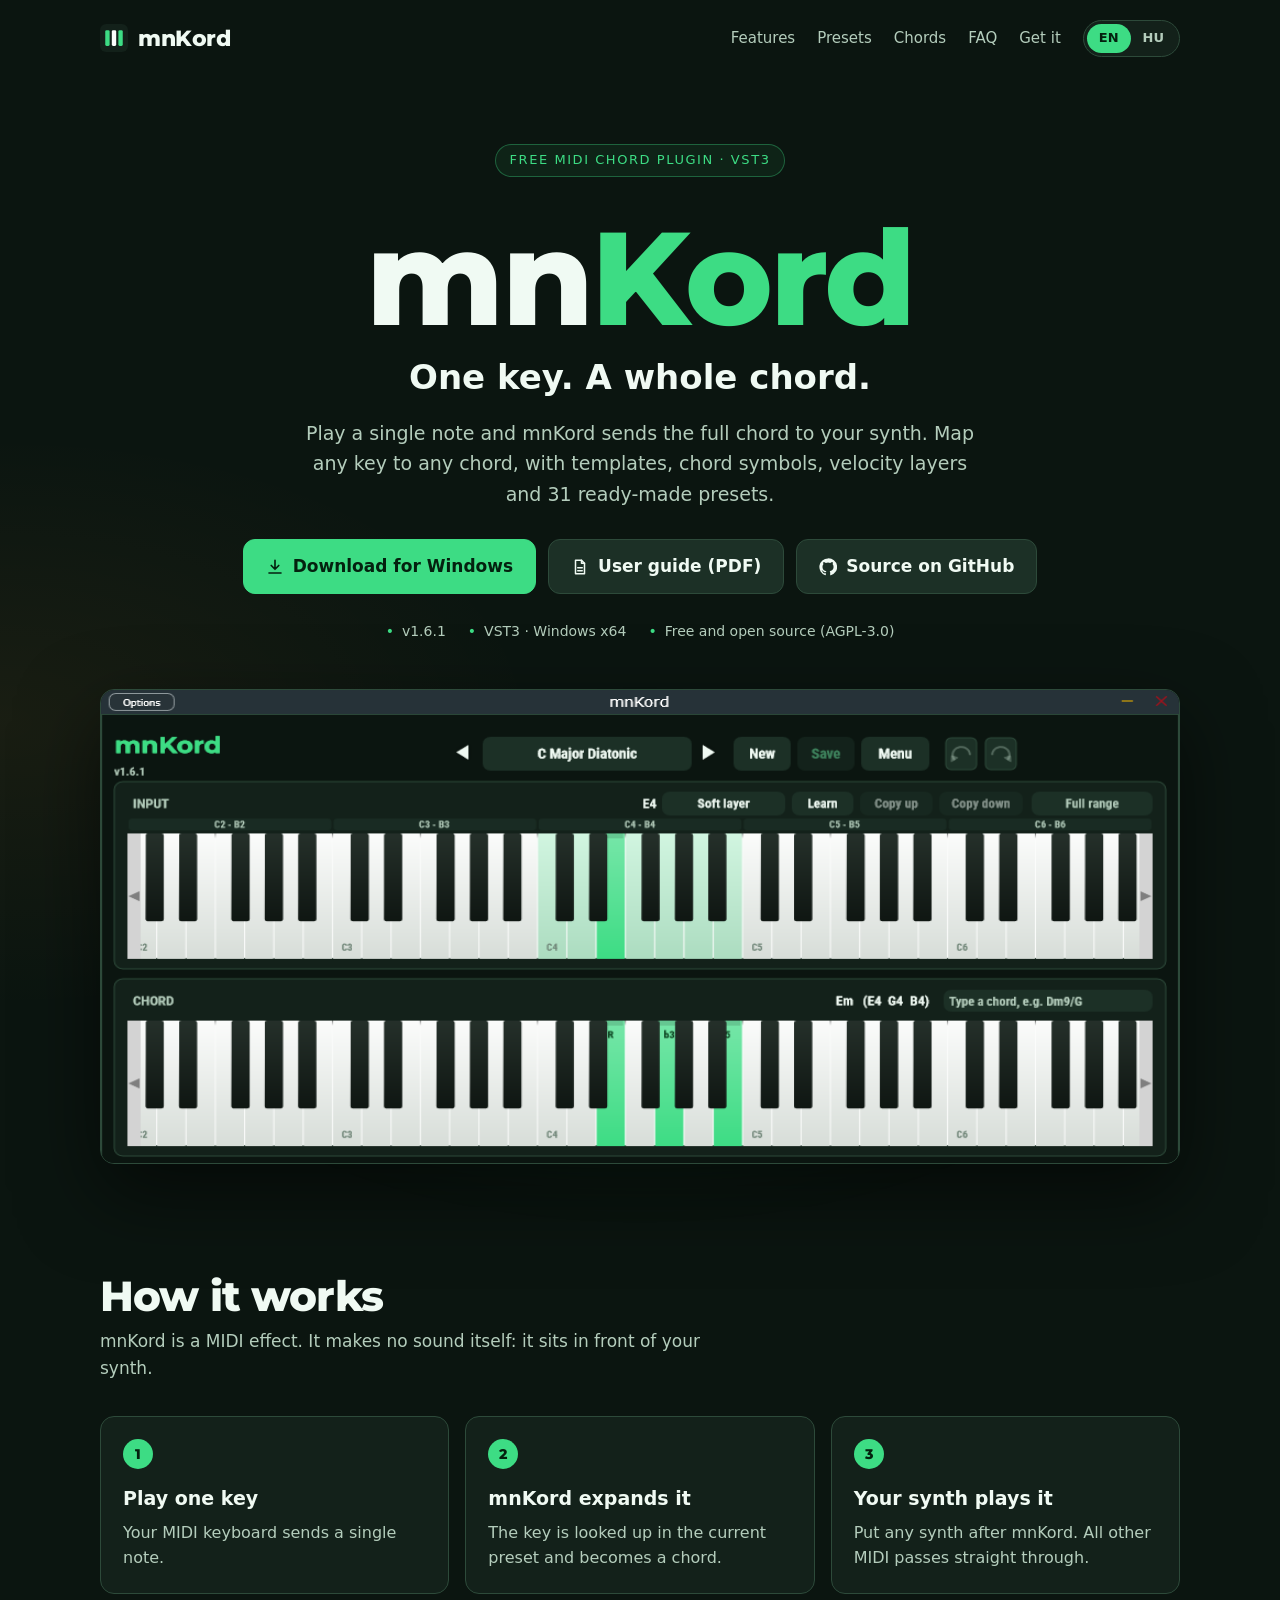
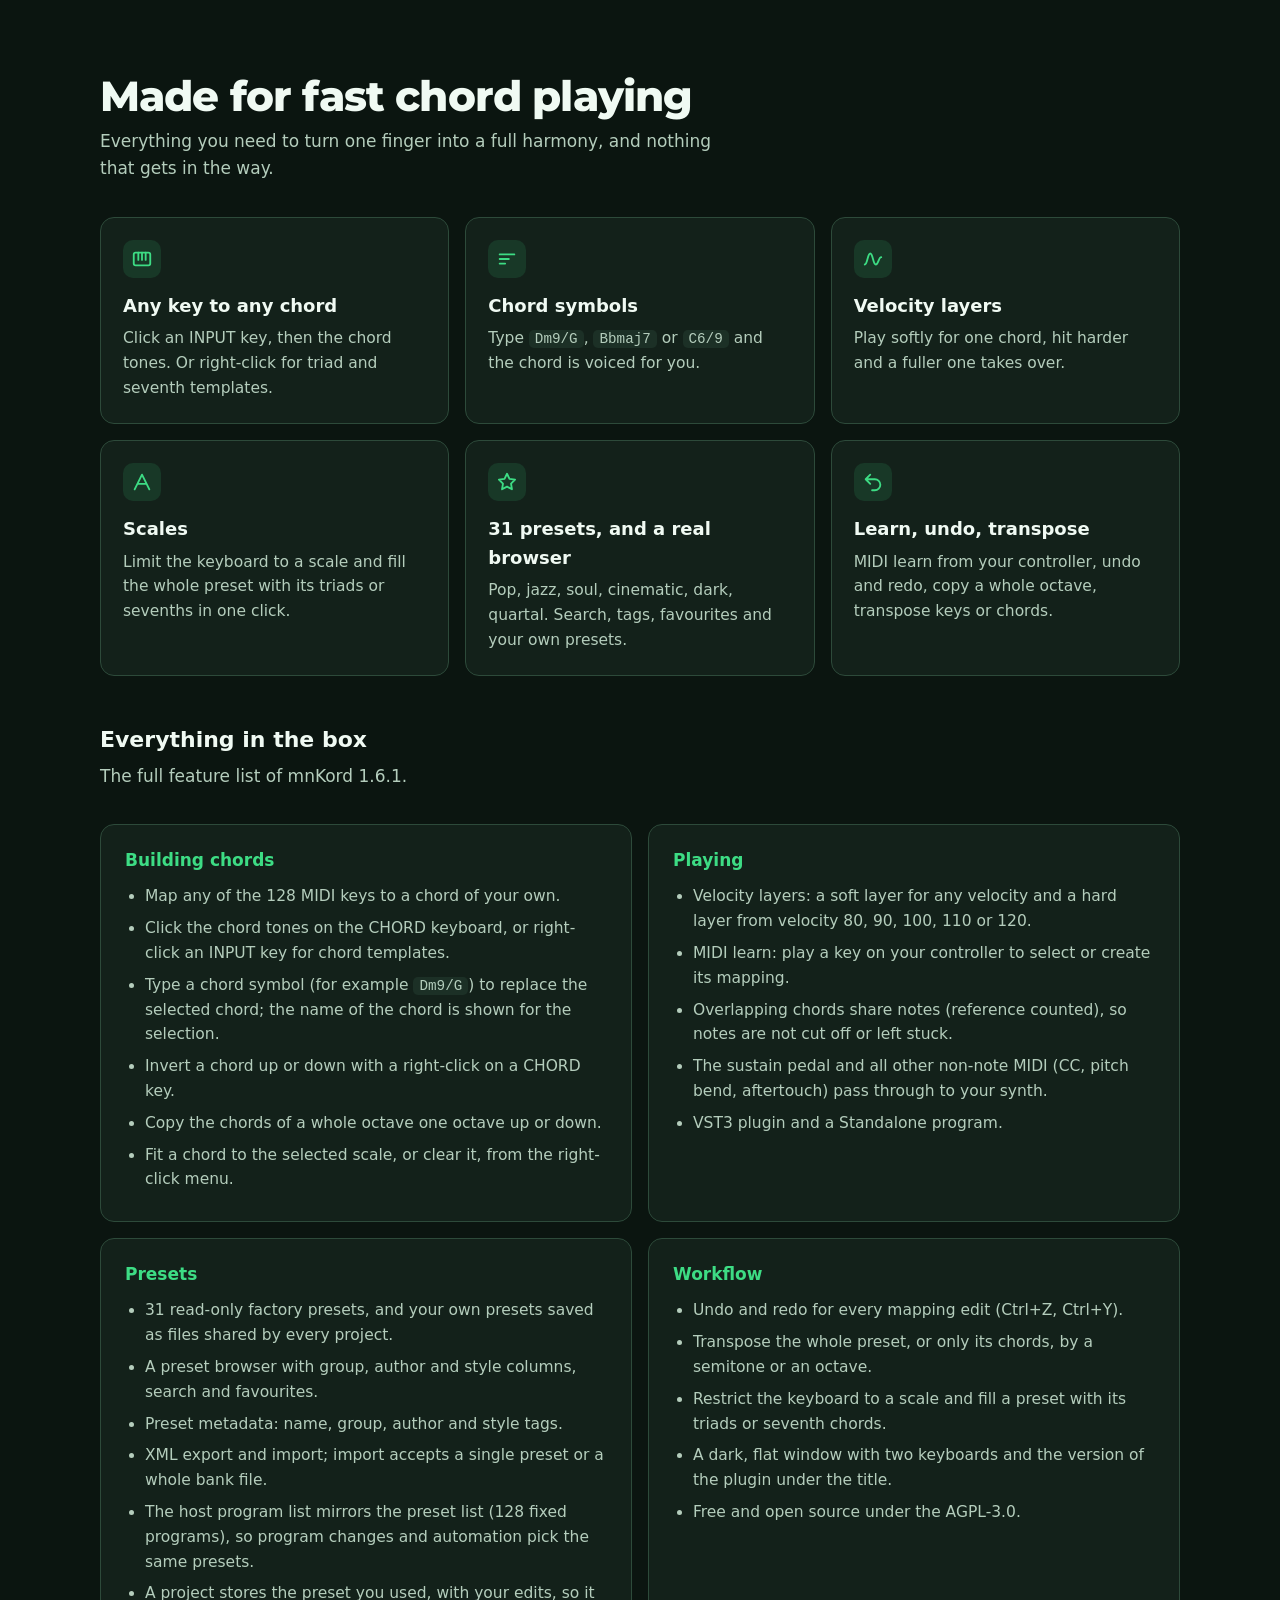
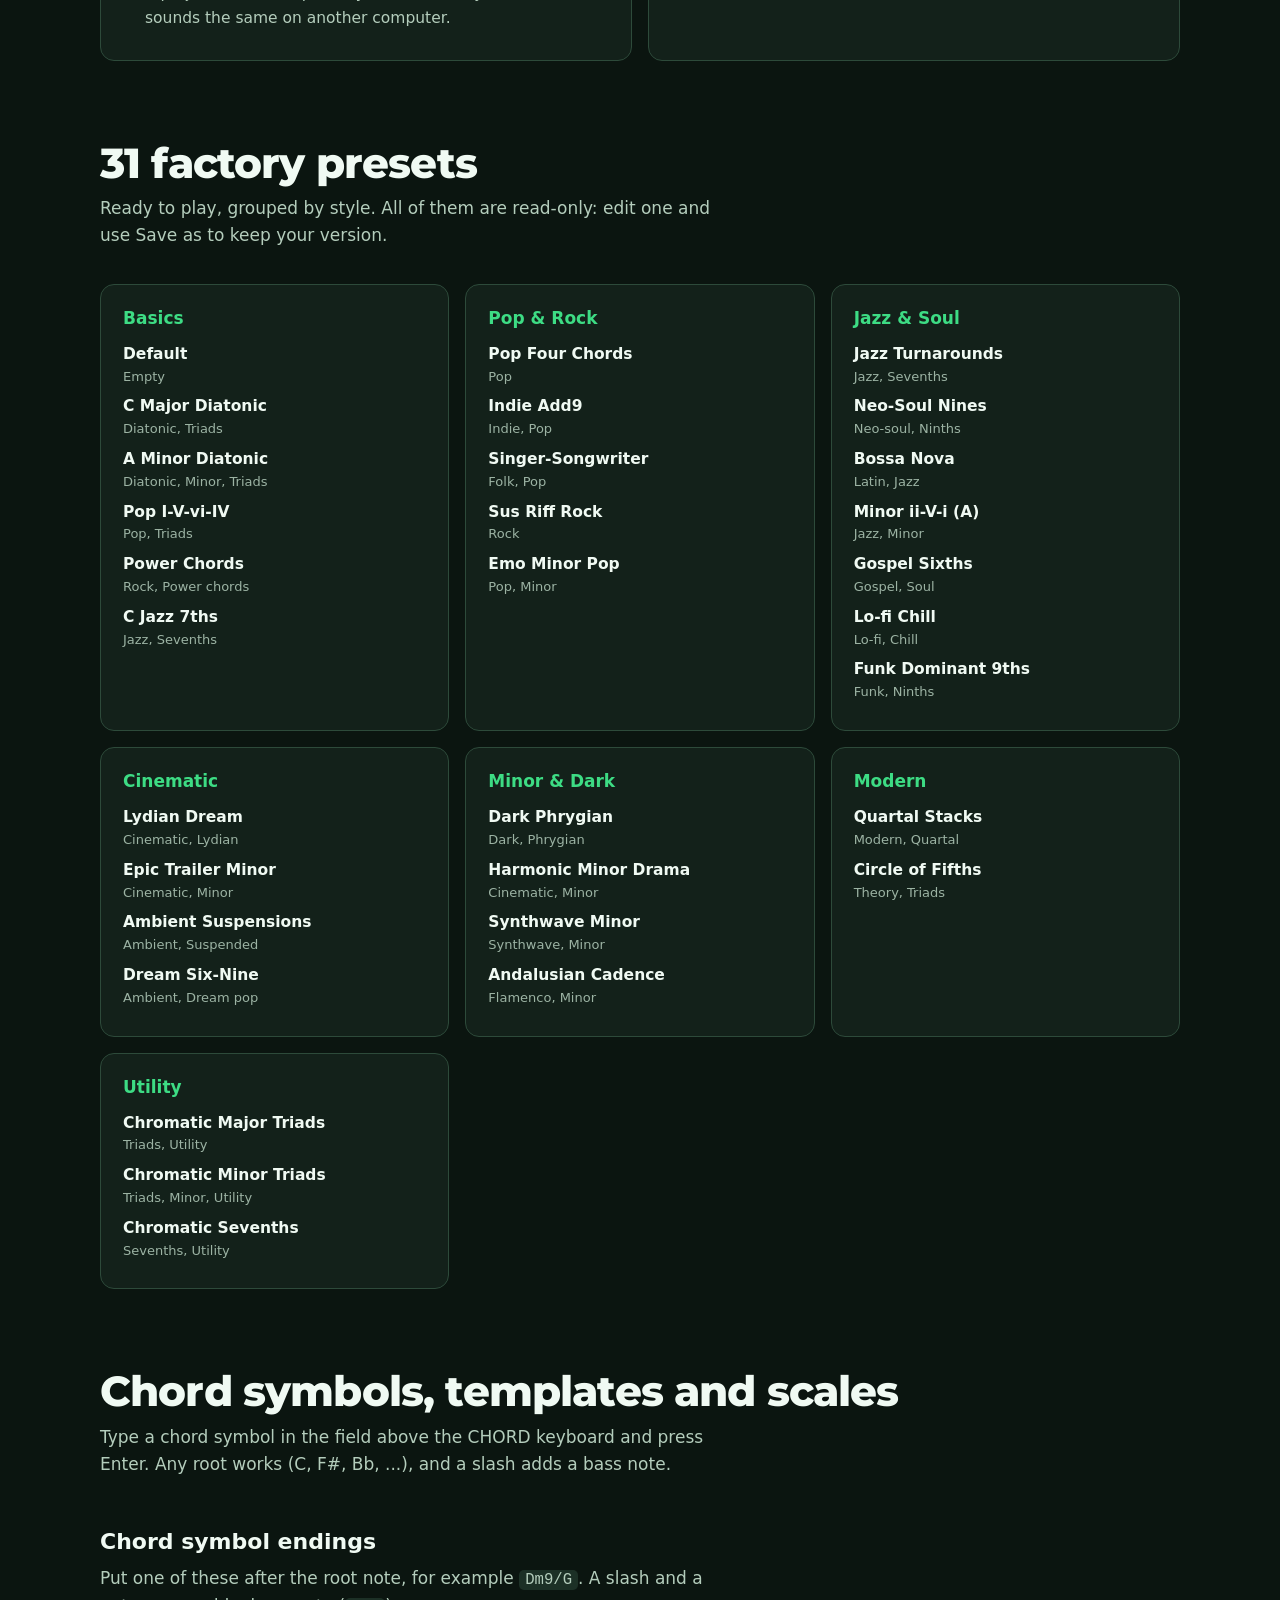
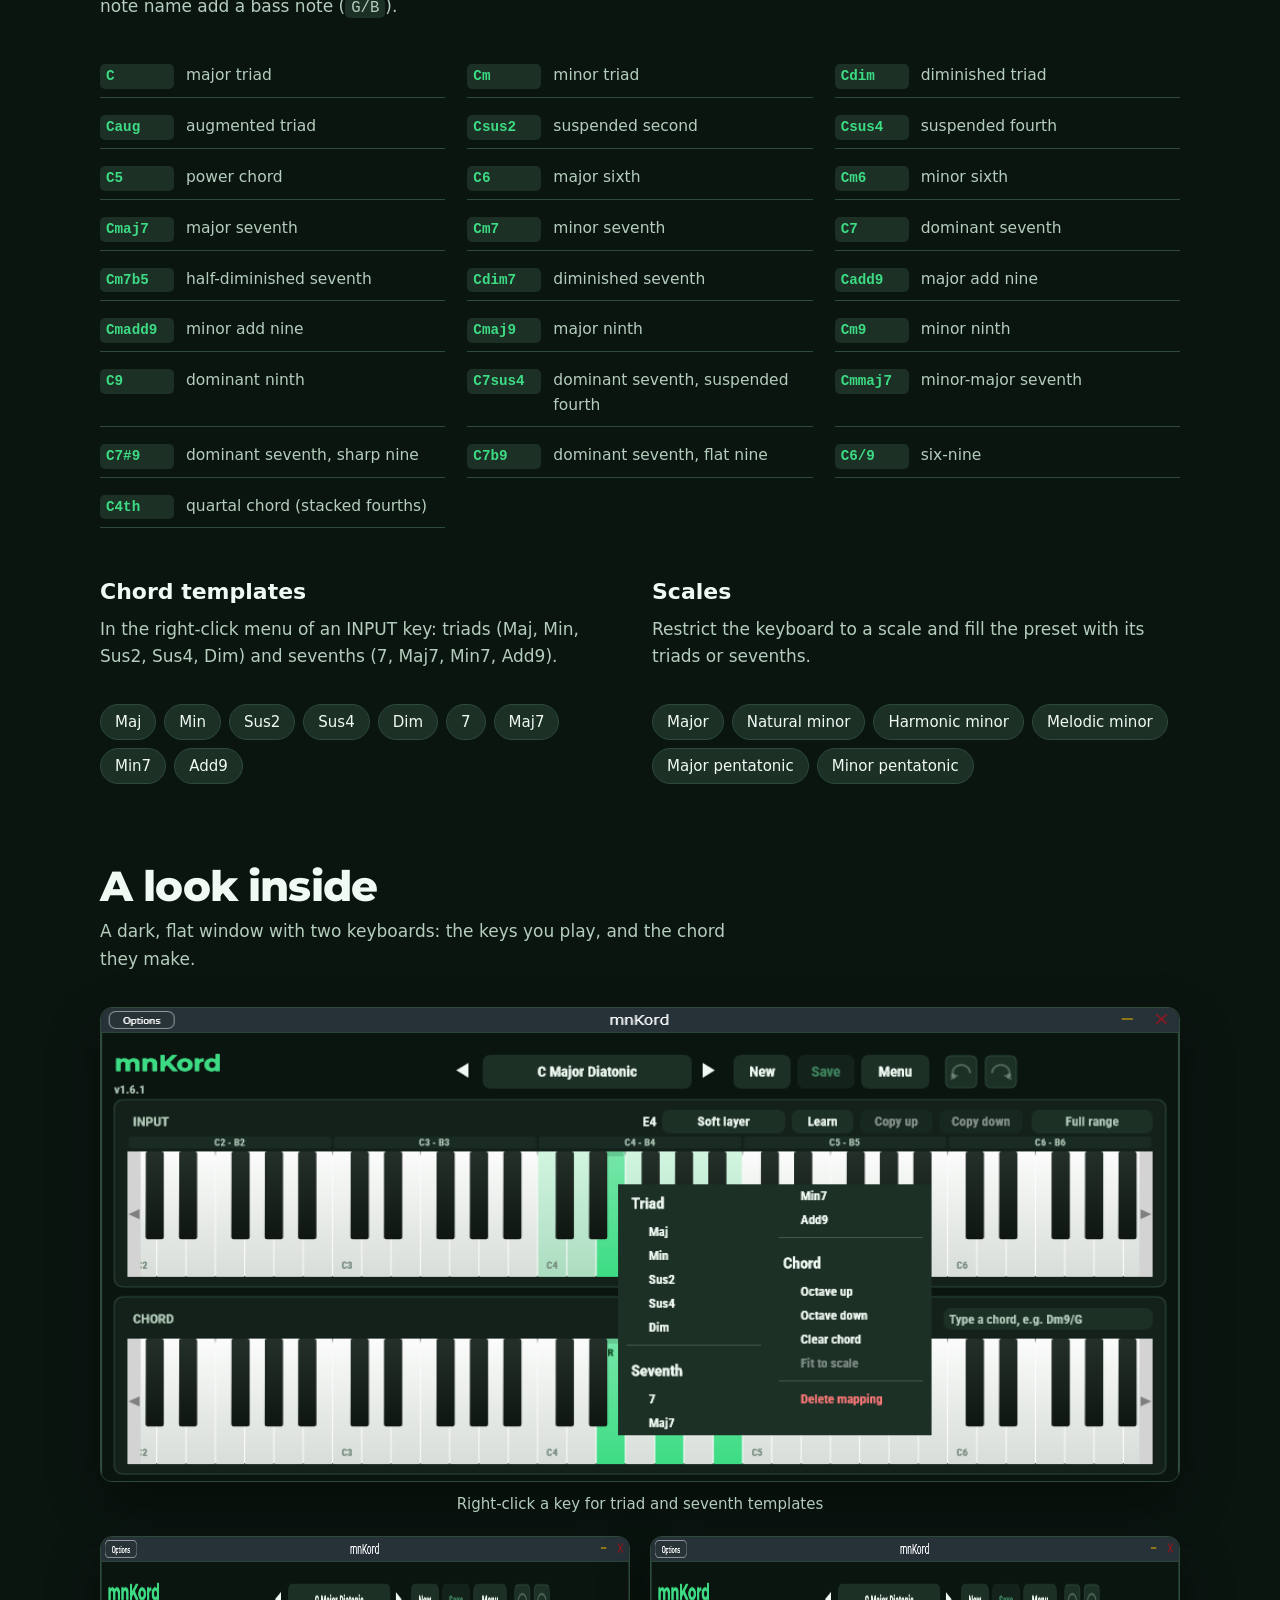
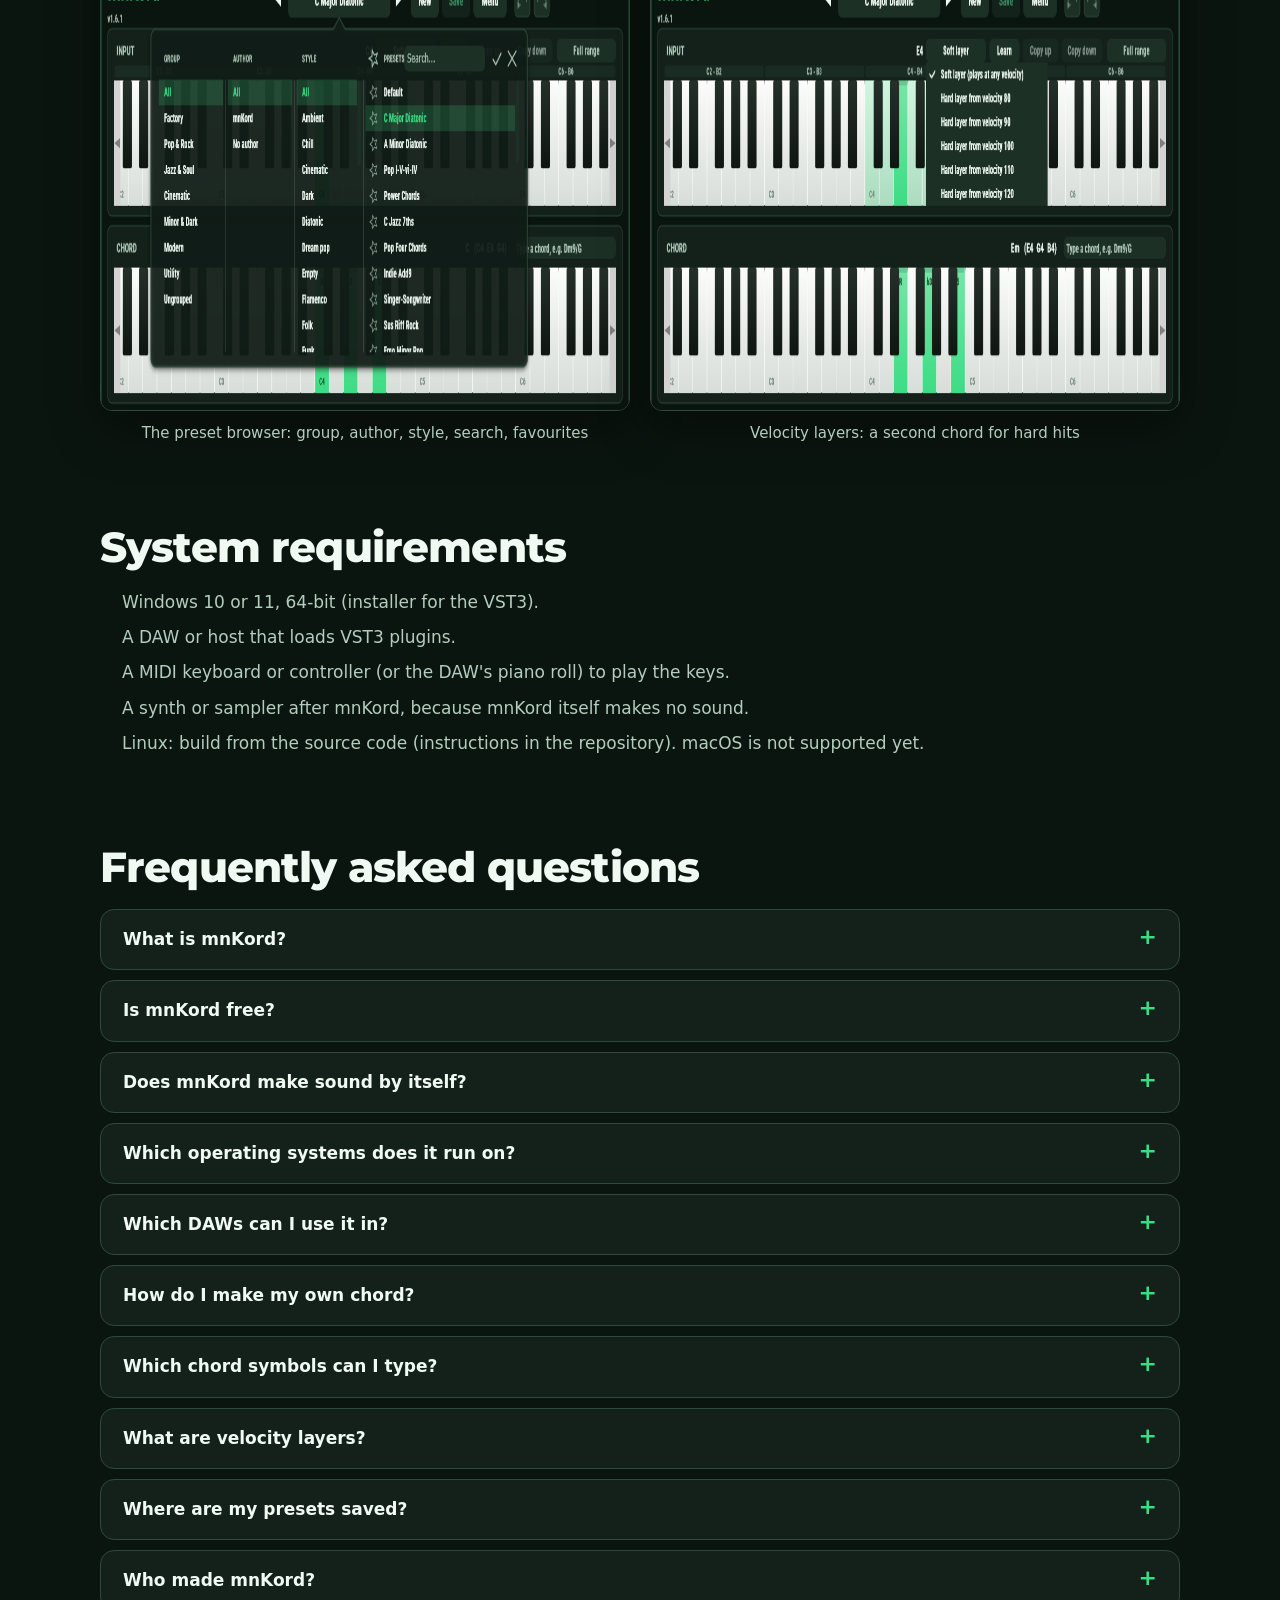
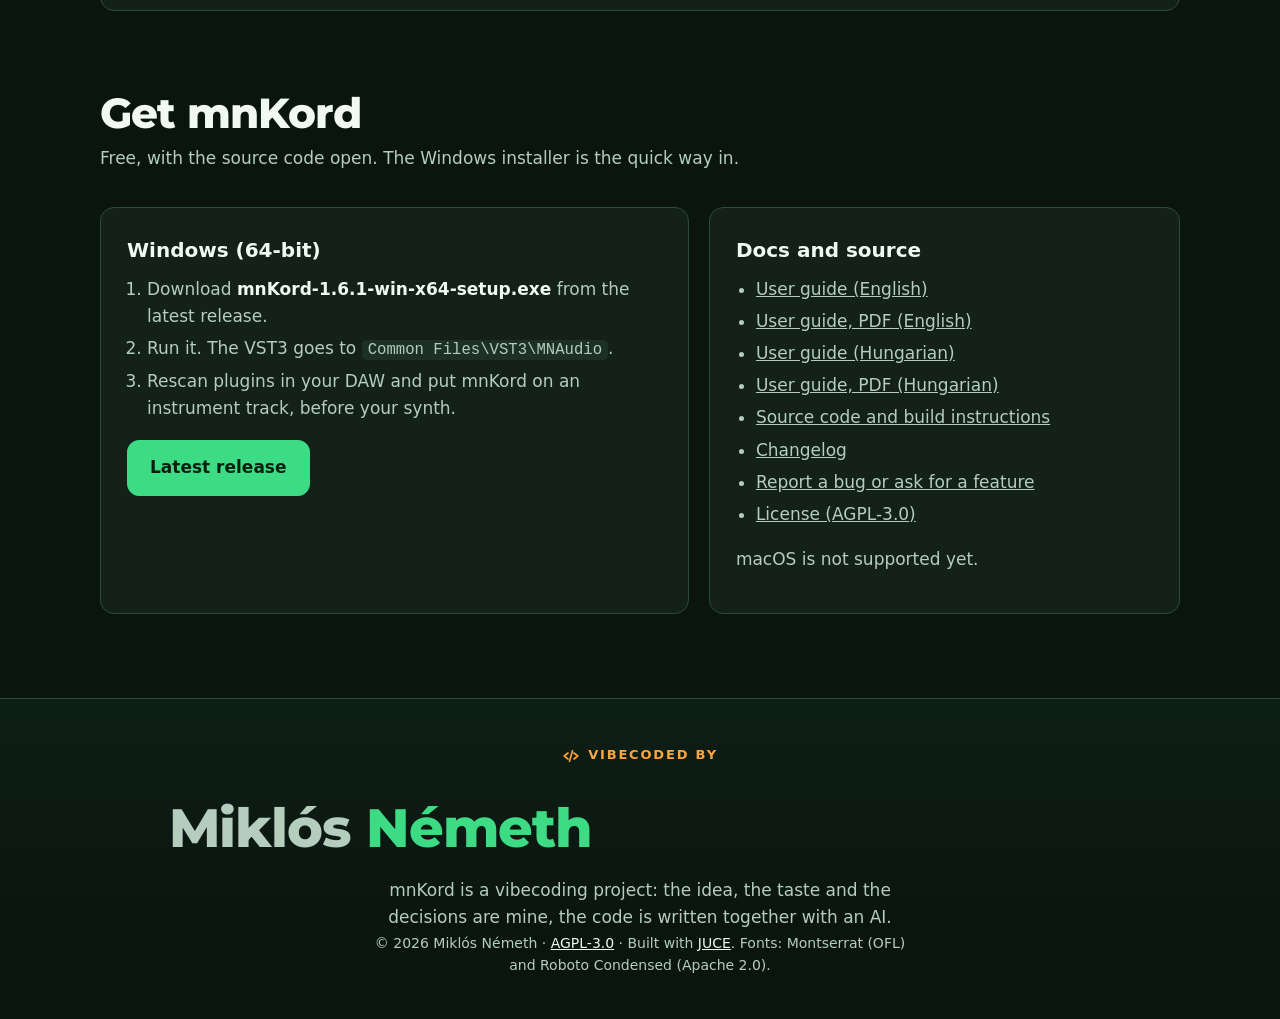
==== commit fd409268: "Update the screenshots, PDFs and home page for 1.6.1 Co-Authored-By: Claude Opus 5.5 <noreply@anthro" ====
--- a/docs/index.html
+++ b/docs/index.html
@@ -235,7 +235,7 @@
    "applicationCategory": "MultimediaApplication",
    "applicationSubCategory": "MIDI effect, VST3 audio plugin",
    "operatingSystem": "Windows 10, Windows 11",
-   "softwareVersion": "1.6.0",
+   "softwareVersion": "1.6.1",
    "downloadUrl": "https://github.com/miklosnemeth/mnkord/releases/latest",
    "installUrl": "https://github.com/miklosnemeth/mnkord/releases/latest",
    "fileFormat": "application/vnd.steinberg.vst3",
@@ -399,7 +399,7 @@
         <a class="btn" href="https://github.com/miklosnemeth/mnkord"><svg viewBox="0 0 24 24" fill="currentColor" aria-hidden="true"><path d="M12 .5a11.5 11.5 0 0 0-3.64 22.41c.58.1.79-.25.79-.56v-2c-3.2.7-3.88-1.37-3.88-1.37-.52-1.33-1.28-1.69-1.28-1.69-1.04-.71.08-.7.08-.7 1.15.08 1.76 1.19 1.76 1.19 1.03 1.76 2.69 1.25 3.35.96.1-.75.4-1.25.73-1.54-2.55-.29-5.24-1.28-5.24-5.69 0-1.26.45-2.28 1.19-3.09-.12-.29-.52-1.46.11-3.05 0 0 .97-.31 3.17 1.18a11 11 0 0 1 5.78 0c2.2-1.49 3.17-1.18 3.17-1.18.63 1.59.23 2.76.11 3.05.74.81 1.19 1.83 1.19 3.09 0 4.42-2.69 5.39-5.25 5.68.41.36.78 1.06.78 2.14v3.17c0 .31.21.67.8.56A11.5 11.5 0 0 0 12 .5Z"/></svg>Source on GitHub</a>
       </div>
       <ul class="facts">
-        <li>v1.6.0</li>
+        <li>v1.6.1</li>
         <li>VST3 · Windows x64</li>
         <li>Free and open source (AGPL-3.0)</li>
       </ul>
@@ -426,7 +426,7 @@
         <li class="card"><div class="ic"><svg viewBox="0 0 24 24" fill="none" stroke="currentColor" stroke-width="2" stroke-linecap="round" stroke-linejoin="round" aria-hidden="true"><path d="M9 14 4 9l5-5M4 9h10a6 6 0 0 1 0 12h-3"/></svg></div><h3>Learn, undo, transpose</h3><p>MIDI learn from your controller, undo and redo, copy a whole octave, transpose keys or chords.</p></li>
       </ul>
       <h3 class="listh">Everything in the box</h3>
-      <p class="sub">The full feature list of mnKord 1.6.0.</p>
+      <p class="sub">The full feature list of mnKord 1.6.1.</p>
       <div class="featlists">
         <div class="fl"><h4>Building chords</h4><ul>
           <li>Map any of the 128 MIDI keys to a chord of your own.</li>
@@ -604,7 +604,7 @@
       <p class="sub">Free, with the source code open. The Windows installer is the quick way in.</p>
       <div class="get">
         <div class="box"><h3>Windows (64-bit)</h3><ol>
-          <li>Download <strong>mnKord-1.6.0-win-x64-setup.exe</strong> from the latest release.</li>
+          <li>Download <strong>mnKord-1.6.1-win-x64-setup.exe</strong> from the latest release.</li>
           <li>Run it. The VST3 goes to <code>Common Files\VST3\MNAudio</code>.</li>
           <li>Rescan plugins in your DAW and put mnKord on an instrument track, before your synth.</li>
         </ol><a class="btn primary" href="https://github.com/miklosnemeth/mnkord/releases/latest">Latest release</a></div>
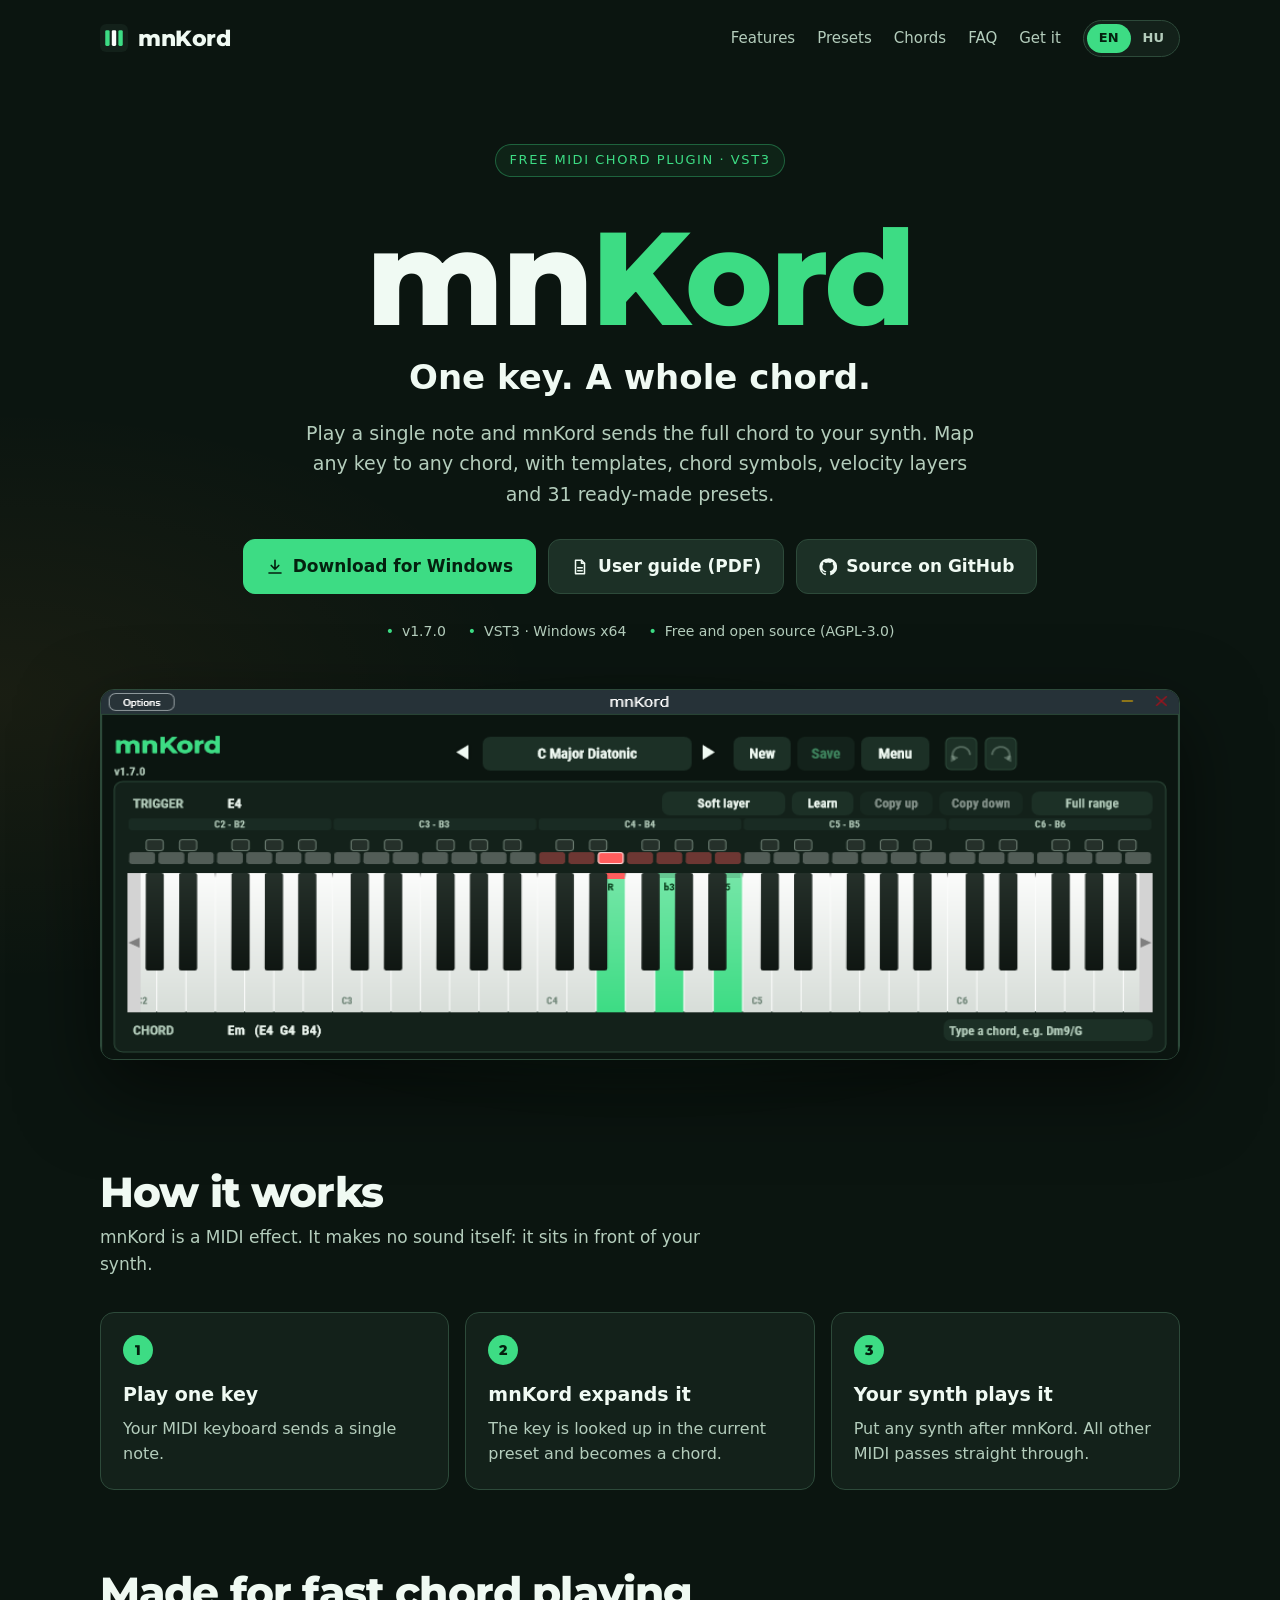
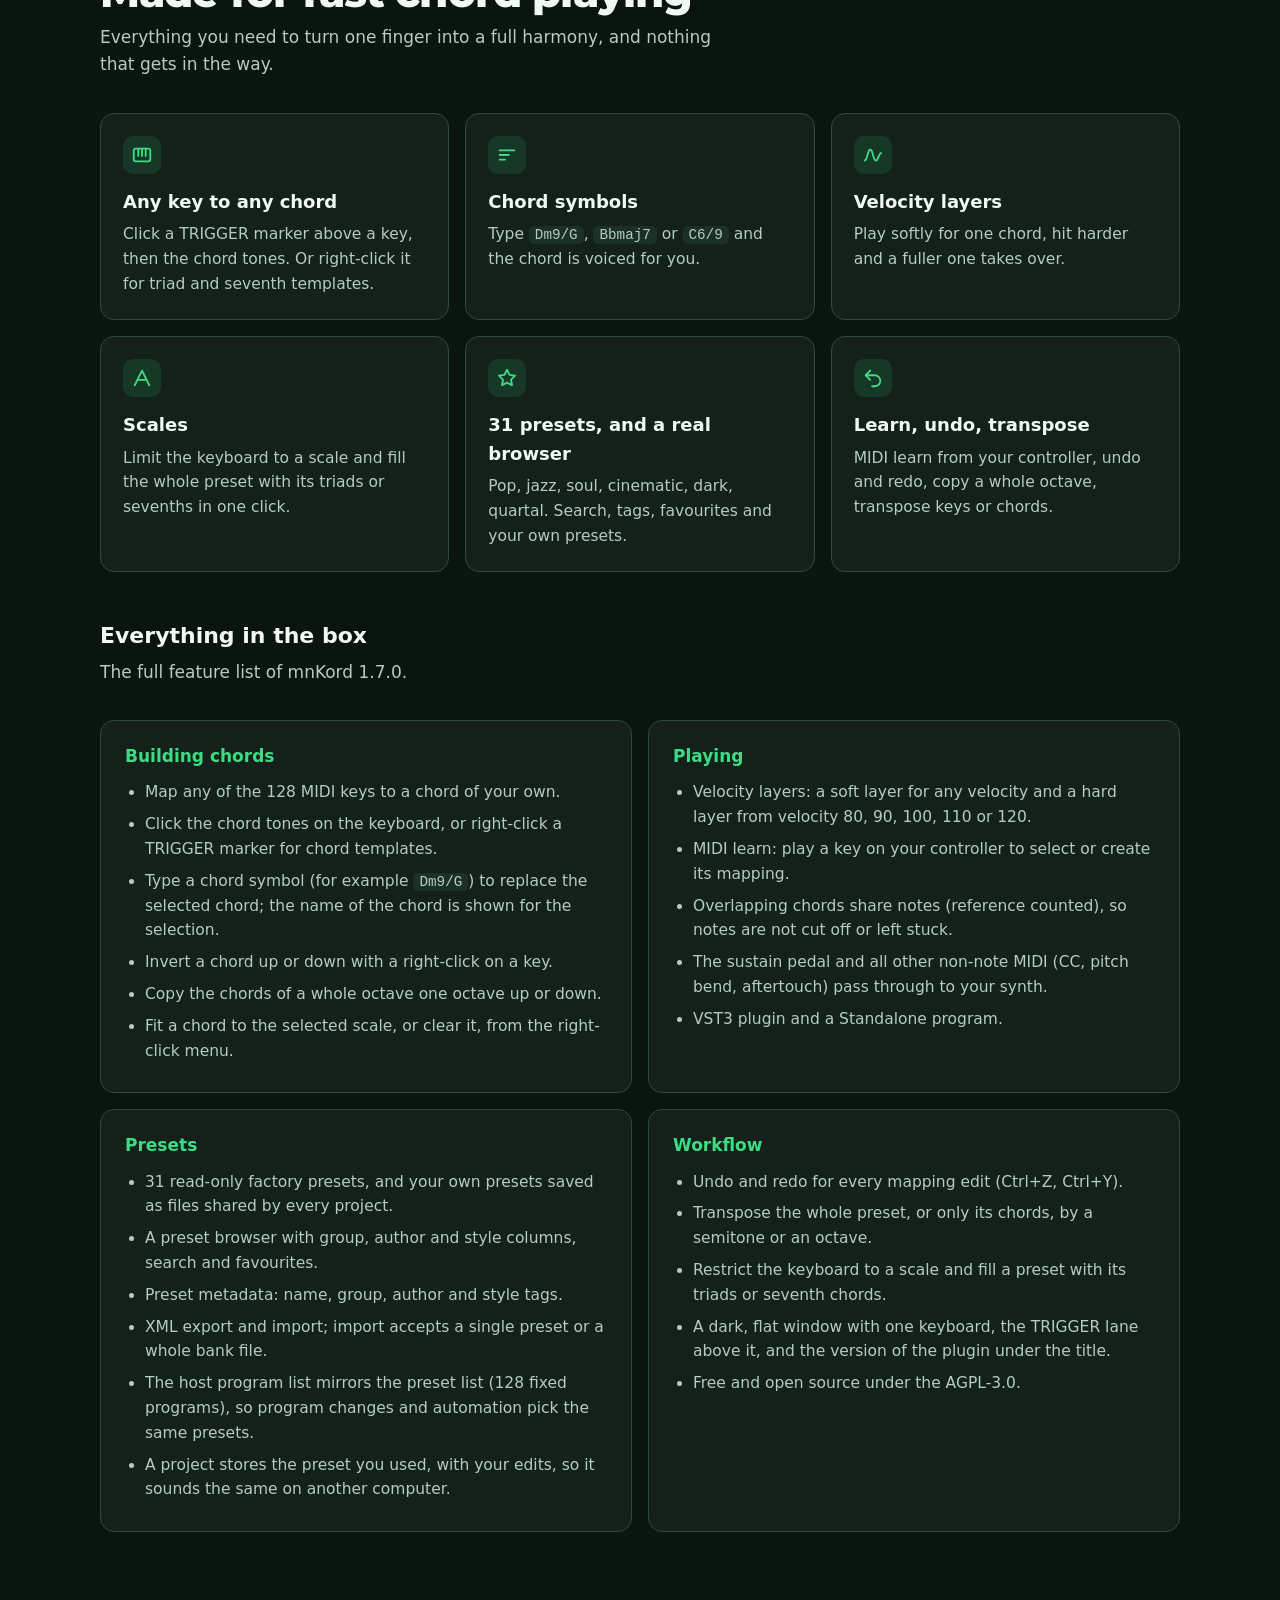
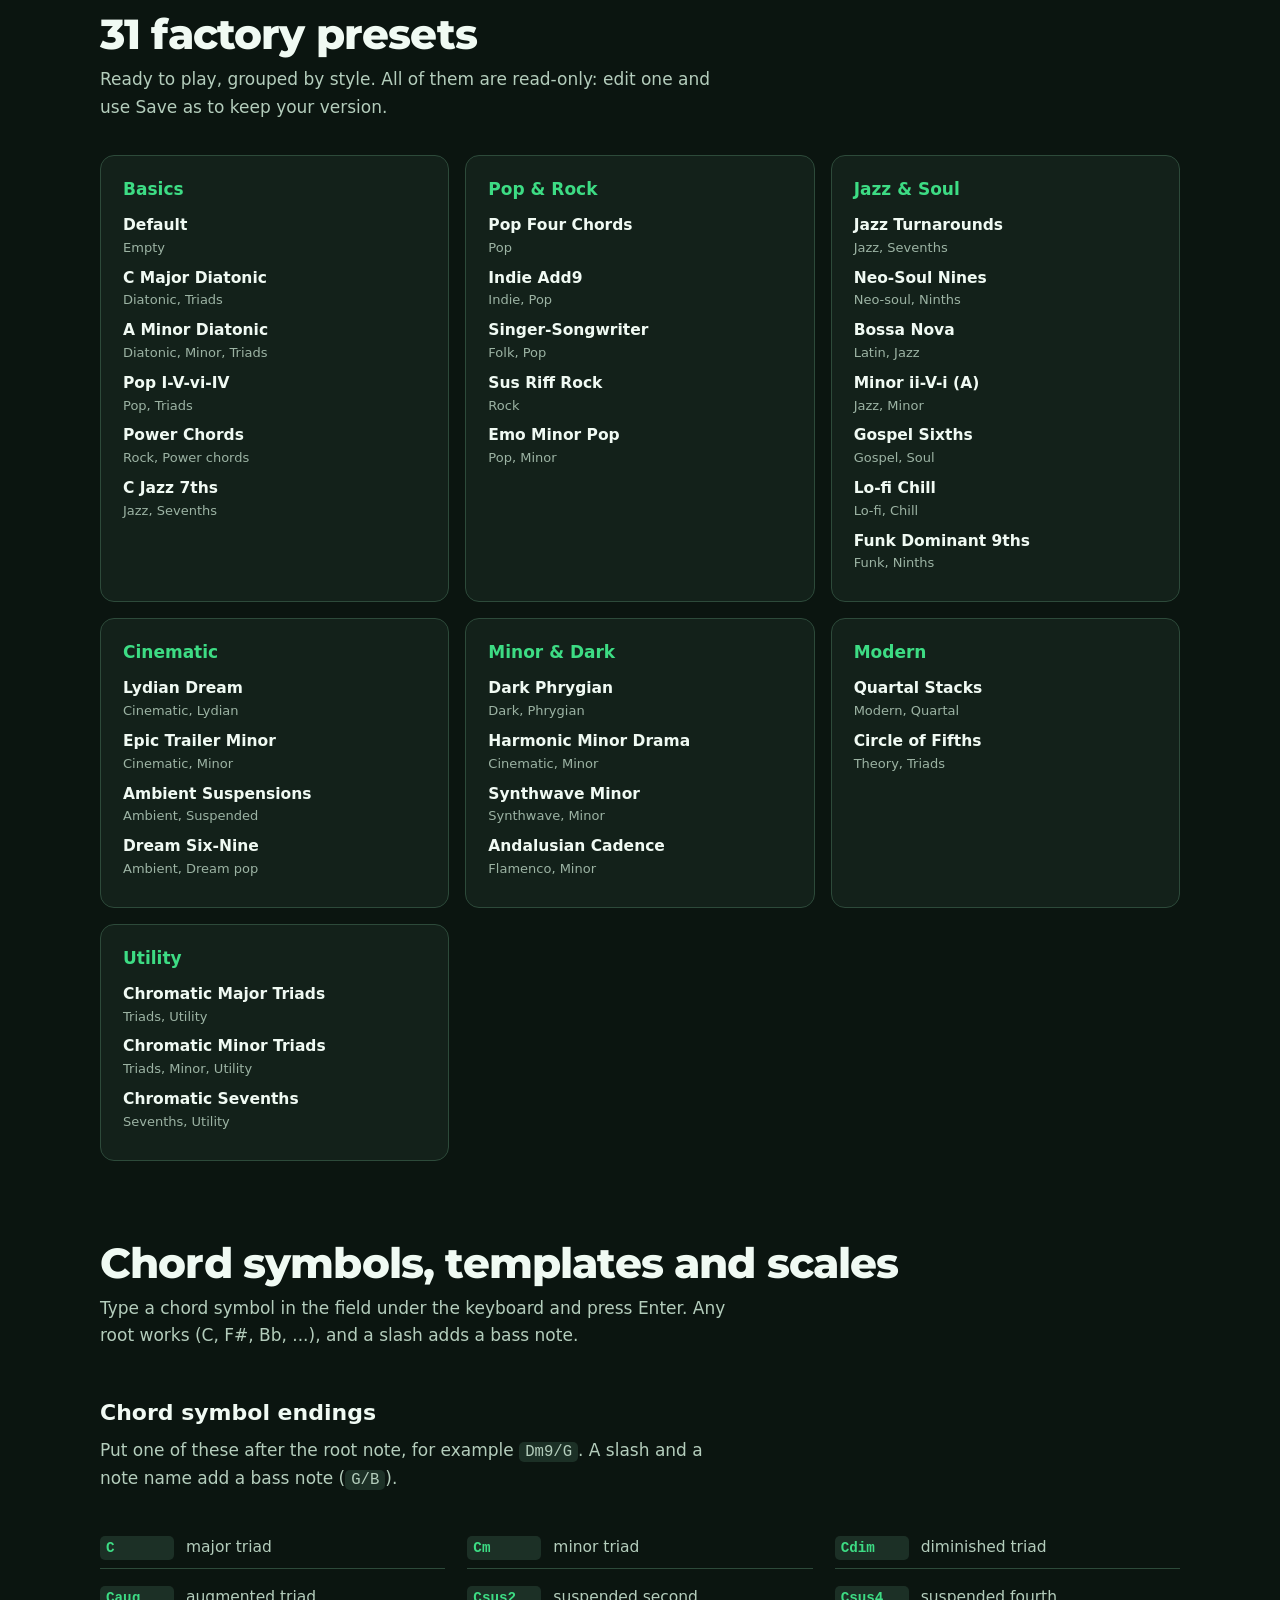
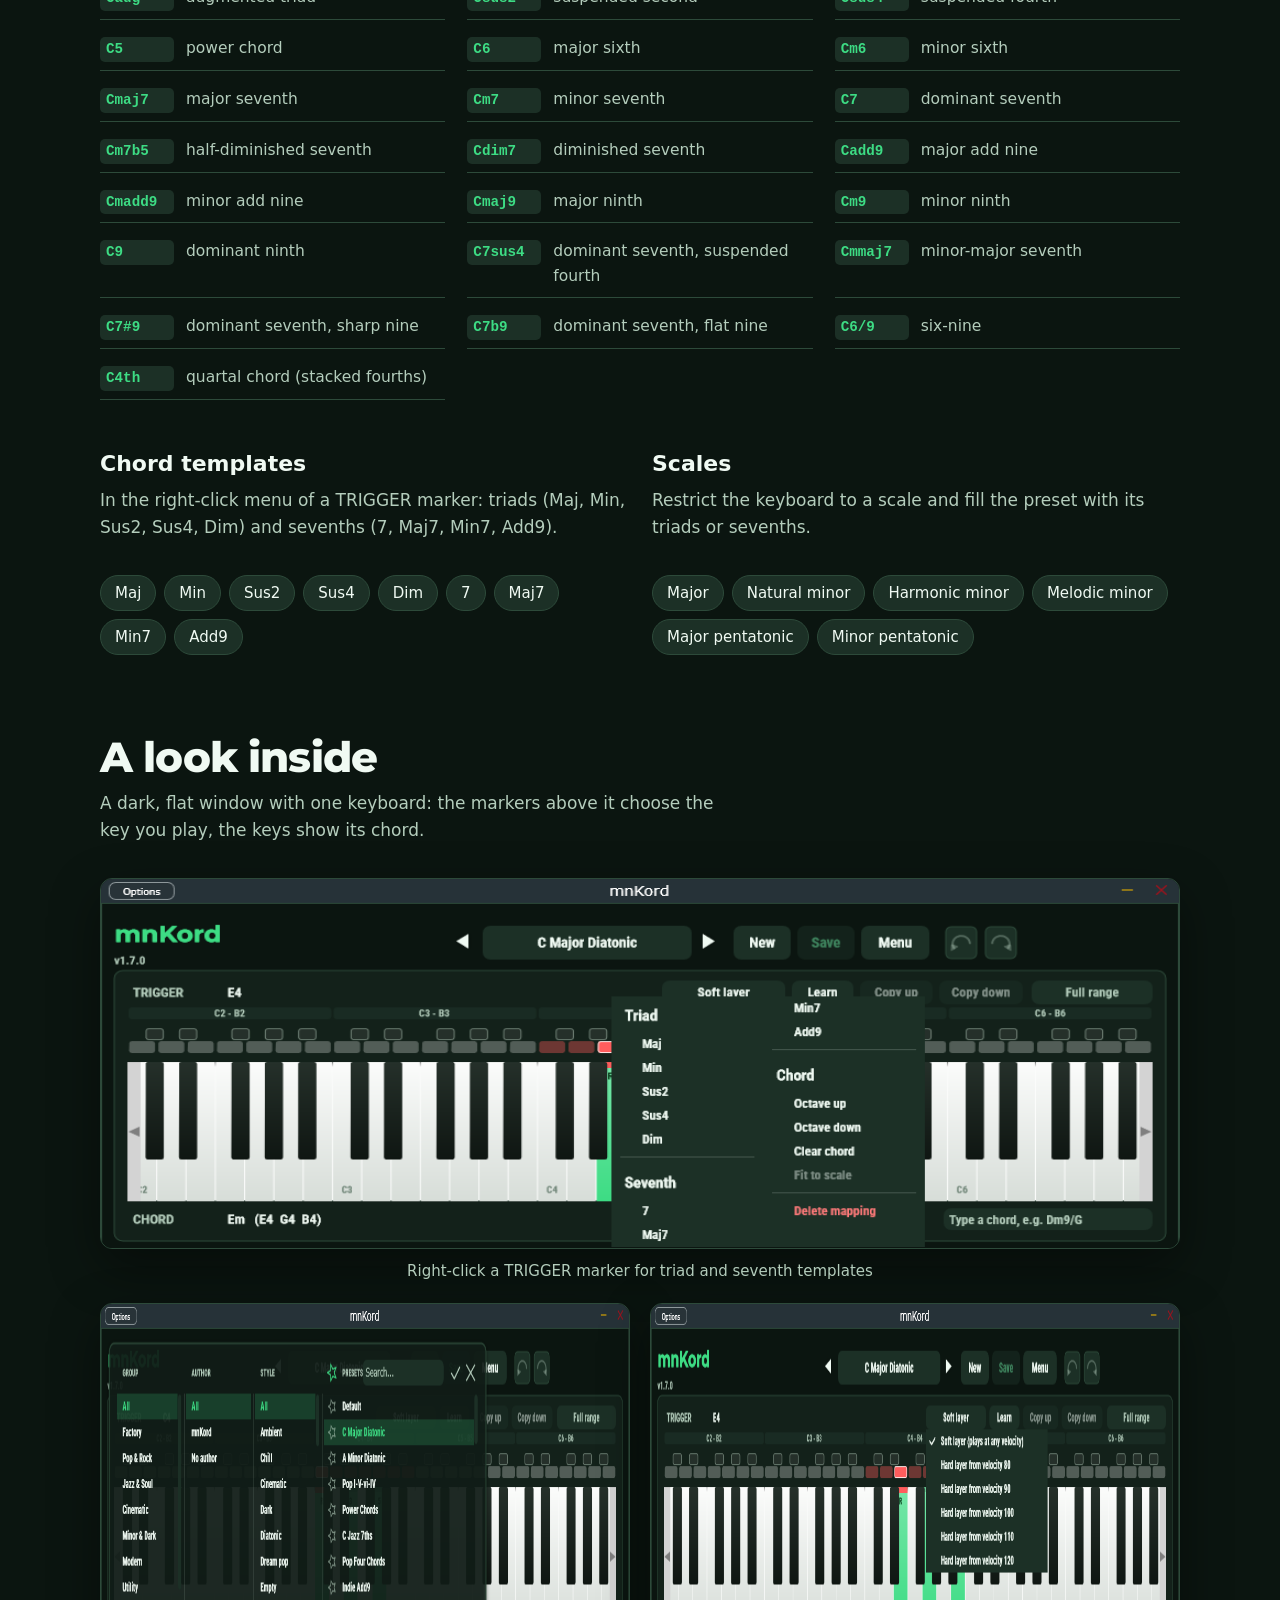
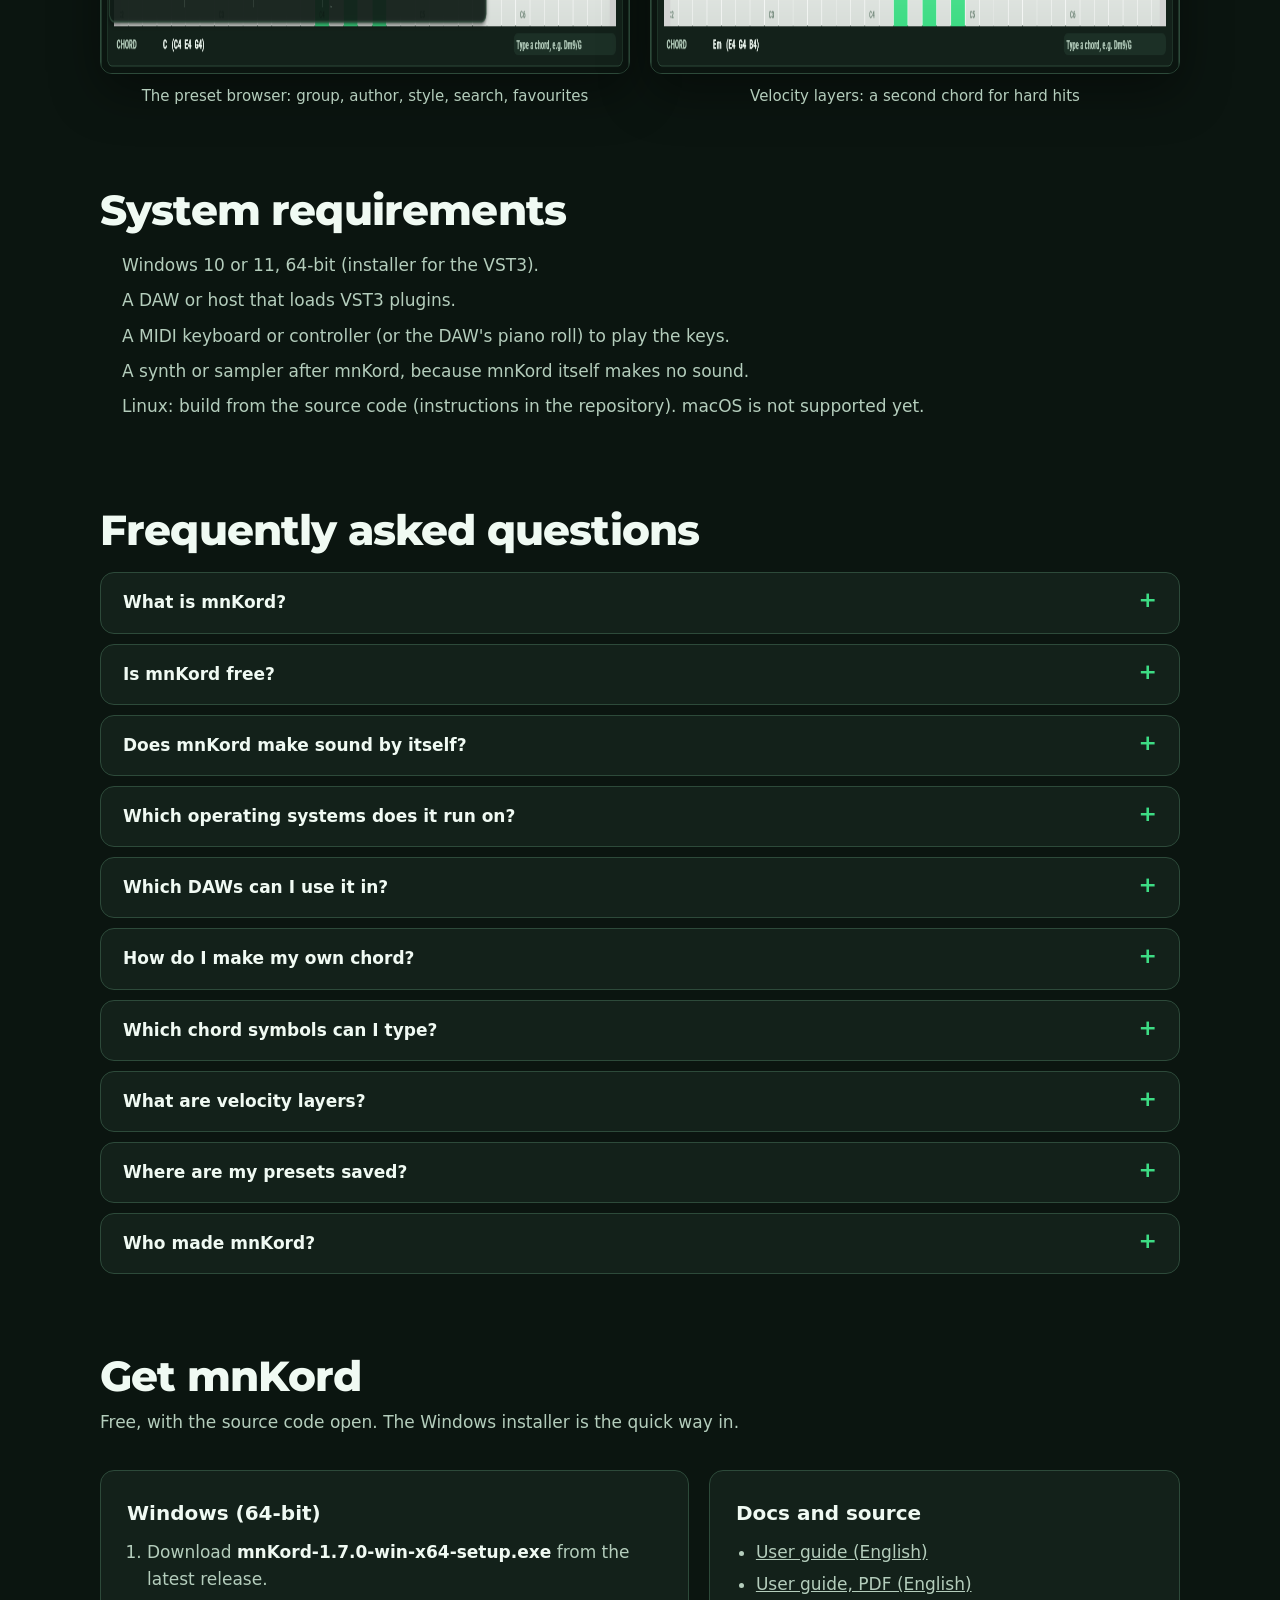
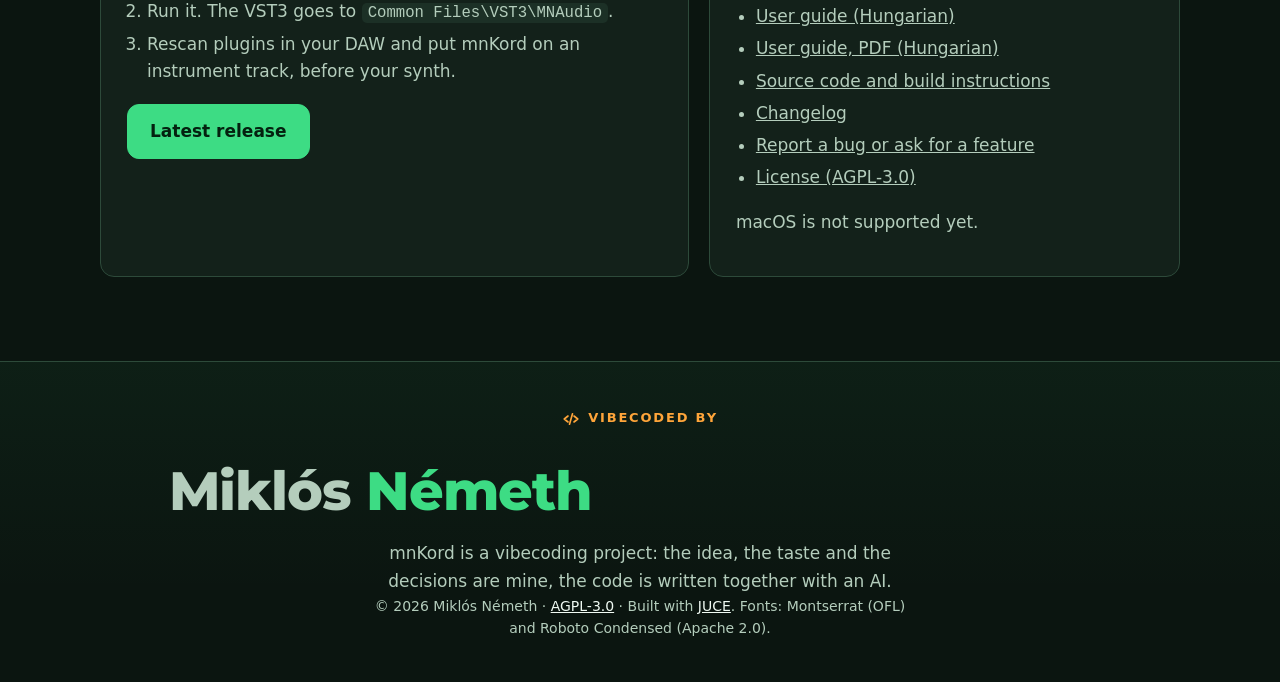
==== commit 148d26a5: "Room around the TRIGGER lane, preset browser fits the shorter window; screenshots, PDFs and home pag" ====
--- a/docs/index.html
+++ b/docs/index.html
@@ -20,8 +20,8 @@
 <meta property="og:locale:alternate" content="hu_HU">
 <meta property="og:image" content="https://miklosnemeth.github.io/mnkord/images/main.png">
 <meta property="og:image:width" content="980">
-<meta property="og:image:height" content="475">
-<meta property="og:image:alt" content="The mnKord window with the INPUT and CHORD keyboards">
+<meta property="og:image:height" content="371">
+<meta property="og:image:alt" content="The mnKord window with the TRIGGER lane above the keyboard">
 <meta name="twitter:card" content="summary_large_image">
 <meta name="twitter:title" content="mnKord – free MIDI chord plugin (VST3) for Windows">
 <meta name="twitter:description" content="mnKord is a free MIDI chord plugin (VST3) for Windows: play one key and get a whole chord. Chord symbols, velocity layers, scales and 31 factory presets.">
@@ -235,7 +235,7 @@
    "applicationCategory": "MultimediaApplication",
    "applicationSubCategory": "MIDI effect, VST3 audio plugin",
    "operatingSystem": "Windows 10, Windows 11",
-   "softwareVersion": "1.6.1",
+   "softwareVersion": "1.7.0",
    "downloadUrl": "https://github.com/miklosnemeth/mnkord/releases/latest",
    "installUrl": "https://github.com/miklosnemeth/mnkord/releases/latest",
    "fileFormat": "application/vnd.steinberg.vst3",
@@ -259,9 +259,9 @@
    ],
    "featureList": [
     "Map any of the 128 MIDI keys to a chord of your own.",
-    "Click the chord tones on the CHORD keyboard, or right-click an INPUT key for chord templates.",
+    "Click the chord tones on the keyboard, or right-click a TRIGGER marker for chord templates.",
     "Type a chord symbol (for example Dm9/G) to replace the selected chord; the name of the chord is shown for the selection.",
-    "Invert a chord up or down with a right-click on a CHORD key.",
+    "Invert a chord up or down with a right-click on a key.",
     "Copy the chords of a whole octave one octave up or down.",
     "Fit a chord to the selected scale, or clear it, from the right-click menu.",
     "Velocity layers: a soft layer for any velocity and a hard layer from velocity 80, 90, 100, 110 or 120.",
@@ -278,7 +278,7 @@
     "Undo and redo for every mapping edit (Ctrl+Z, Ctrl+Y).",
     "Transpose the whole preset, or only its chords, by a semitone or an octave.",
     "Restrict the keyboard to a scale and fill a preset with its triads or seventh chords.",
-    "A dark, flat window with two keyboards and the version of the plugin under the title.",
+    "A dark, flat window with one keyboard, the TRIGGER lane above it, and the version of the plugin under the title.",
     "Free and open source under the AGPL-3.0."
    ]
   },
@@ -332,7 +332,7 @@
      "name": "How do I make my own chord?",
      "acceptedAnswer": {
       "@type": "Answer",
-      "text": "Click a key on the INPUT keyboard, then click the notes on the CHORD keyboard. You can also right-click an INPUT key for chord templates, or type a chord symbol such as Dm9/G in the field above the CHORD keyboard."
+      "text": "Click a marker in the TRIGGER lane above the keys, then click the notes on the keyboard. You can also right-click a marker for chord templates, or type a chord symbol such as Dm9/G in the field under the keyboard."
      }
     },
     {
@@ -399,11 +399,11 @@
         <a class="btn" href="https://github.com/miklosnemeth/mnkord"><svg viewBox="0 0 24 24" fill="currentColor" aria-hidden="true"><path d="M12 .5a11.5 11.5 0 0 0-3.64 22.41c.58.1.79-.25.79-.56v-2c-3.2.7-3.88-1.37-3.88-1.37-.52-1.33-1.28-1.69-1.28-1.69-1.04-.71.08-.7.08-.7 1.15.08 1.76 1.19 1.76 1.19 1.03 1.76 2.69 1.25 3.35.96.1-.75.4-1.25.73-1.54-2.55-.29-5.24-1.28-5.24-5.69 0-1.26.45-2.28 1.19-3.09-.12-.29-.52-1.46.11-3.05 0 0 .97-.31 3.17 1.18a11 11 0 0 1 5.78 0c2.2-1.49 3.17-1.18 3.17-1.18.63 1.59.23 2.76.11 3.05.74.81 1.19 1.83 1.19 3.09 0 4.42-2.69 5.39-5.25 5.68.41.36.78 1.06.78 2.14v3.17c0 .31.21.67.8.56A11.5 11.5 0 0 0 12 .5Z"/></svg>Source on GitHub</a>
       </div>
       <ul class="facts">
-        <li>v1.6.1</li>
+        <li>v1.7.0</li>
         <li>VST3 · Windows x64</li>
         <li>Free and open source (AGPL-3.0)</li>
       </ul>
-      <div class="shot"><img src="images/main.png" width="980" height="475" alt="The mnKord window: INPUT and CHORD keyboards and the preset bar"></div>
+      <div class="shot"><img src="images/main.png" width="980" height="371" alt="The mnKord window: the TRIGGER lane, the keyboard and the preset bar"></div>
     </div>
     <section aria-labelledby="how">
       <h2 id="how" class="display">How it works</h2>
@@ -418,7 +418,7 @@
       <h2 id="feat" class="display">Made for fast chord playing</h2>
       <p class="sub">Everything you need to turn one finger into a full harmony, and nothing that gets in the way.</p>
       <ul class="cards">
-        <li class="card"><div class="ic"><svg viewBox="0 0 24 24" fill="none" stroke="currentColor" stroke-width="2" stroke-linecap="round" stroke-linejoin="round" aria-hidden="true"><rect x="3" y="5" width="18" height="14" rx="2"/><path d="M8 5v8M12 5v8M16 5v8"/></svg></div><h3>Any key to any chord</h3><p>Click an INPUT key, then the chord tones. Or right-click for triad and seventh templates.</p></li>
+        <li class="card"><div class="ic"><svg viewBox="0 0 24 24" fill="none" stroke="currentColor" stroke-width="2" stroke-linecap="round" stroke-linejoin="round" aria-hidden="true"><rect x="3" y="5" width="18" height="14" rx="2"/><path d="M8 5v8M12 5v8M16 5v8"/></svg></div><h3>Any key to any chord</h3><p>Click a TRIGGER marker above a key, then the chord tones. Or right-click it for triad and seventh templates.</p></li>
         <li class="card"><div class="ic"><svg viewBox="0 0 24 24" fill="none" stroke="currentColor" stroke-width="2" stroke-linecap="round" stroke-linejoin="round" aria-hidden="true"><path d="M4 7h16M4 12h10M4 17h6"/></svg></div><h3>Chord symbols</h3><p>Type <code>Dm9/G</code>, <code>Bbmaj7</code> or <code>C6/9</code> and the chord is voiced for you.</p></li>
         <li class="card"><div class="ic"><svg viewBox="0 0 24 24" fill="none" stroke="currentColor" stroke-width="2" stroke-linecap="round" stroke-linejoin="round" aria-hidden="true"><path d="M3 18c3 0 3-12 6-12s3 12 6 12 3-8 6-8"/></svg></div><h3>Velocity layers</h3><p>Play softly for one chord, hit harder and a fuller one takes over.</p></li>
         <li class="card"><div class="ic"><svg viewBox="0 0 24 24" fill="none" stroke="currentColor" stroke-width="2" stroke-linecap="round" stroke-linejoin="round" aria-hidden="true"><path d="M4 20 12 4l8 16M7 14h10"/></svg></div><h3>Scales</h3><p>Limit the keyboard to a scale and fill the whole preset with its triads or sevenths in one click.</p></li>
@@ -426,13 +426,13 @@
         <li class="card"><div class="ic"><svg viewBox="0 0 24 24" fill="none" stroke="currentColor" stroke-width="2" stroke-linecap="round" stroke-linejoin="round" aria-hidden="true"><path d="M9 14 4 9l5-5M4 9h10a6 6 0 0 1 0 12h-3"/></svg></div><h3>Learn, undo, transpose</h3><p>MIDI learn from your controller, undo and redo, copy a whole octave, transpose keys or chords.</p></li>
       </ul>
       <h3 class="listh">Everything in the box</h3>
-      <p class="sub">The full feature list of mnKord 1.6.1.</p>
+      <p class="sub">The full feature list of mnKord 1.7.0.</p>
       <div class="featlists">
         <div class="fl"><h4>Building chords</h4><ul>
           <li>Map any of the 128 MIDI keys to a chord of your own.</li>
-          <li>Click the chord tones on the CHORD keyboard, or right-click an INPUT key for chord templates.</li>
+          <li>Click the chord tones on the keyboard, or right-click a TRIGGER marker for chord templates.</li>
           <li>Type a chord symbol (for example <code>Dm9/G</code>) to replace the selected chord; the name of the chord is shown for the selection.</li>
-          <li>Invert a chord up or down with a right-click on a CHORD key.</li>
+          <li>Invert a chord up or down with a right-click on a key.</li>
           <li>Copy the chords of a whole octave one octave up or down.</li>
           <li>Fit a chord to the selected scale, or clear it, from the right-click menu.</li>
         </ul></div>
@@ -455,7 +455,7 @@
           <li>Undo and redo for every mapping edit (Ctrl+Z, Ctrl+Y).</li>
           <li>Transpose the whole preset, or only its chords, by a semitone or an octave.</li>
           <li>Restrict the keyboard to a scale and fill a preset with its triads or seventh chords.</li>
-          <li>A dark, flat window with two keyboards and the version of the plugin under the title.</li>
+          <li>A dark, flat window with one keyboard, the TRIGGER lane above it, and the version of the plugin under the title.</li>
           <li>Free and open source under the AGPL-3.0.</li>
         </ul></div>
       </div>
@@ -513,7 +513,7 @@
     </section>
     <section id="chords" aria-labelledby="cho">
       <h2 id="cho" class="display">Chord symbols, templates and scales</h2>
-      <p class="sub">Type a chord symbol in the field above the CHORD keyboard and press Enter. Any root works (C, F#, Bb, ...), and a slash adds a bass note.</p>
+      <p class="sub">Type a chord symbol in the field under the keyboard and press Enter. Any root works (C, F#, Bb, ...), and a slash adds a bass note.</p>
       <h3 class="listh">Chord symbol endings</h3>
       <p class="sub">Put one of these after the root note, for example <code>Dm9/G</code>. A slash and a note name add a bass note (<code>G/B</code>).</p>
       <ul class="symbols">
@@ -544,7 +544,7 @@
         <li><code>C4th</code> <span>quartal chord (stacked fourths)</span></li>
       </ul>
       <div class="twocol">
-        <div><h3 class="listh">Chord templates</h3><p class="sub">In the right-click menu of an INPUT key: triads (Maj, Min, Sus2, Sus4, Dim) and sevenths (7, Maj7, Min7, Add9).</p><ul class="chips">
+        <div><h3 class="listh">Chord templates</h3><p class="sub">In the right-click menu of a TRIGGER marker: triads (Maj, Min, Sus2, Sus4, Dim) and sevenths (7, Maj7, Min7, Add9).</p><ul class="chips">
           <li>Maj</li>
           <li>Min</li>
           <li>Sus2</li>
@@ -567,11 +567,11 @@
     </section>
     <section id="screens" aria-labelledby="scr">
       <h2 id="scr" class="display">A look inside</h2>
-      <p class="sub">A dark, flat window with two keyboards: the keys you play, and the chord they make.</p>
+      <p class="sub">A dark, flat window with one keyboard: the markers above it choose the key you play, the keys show its chord.</p>
       <div class="gallery">
-        <figure><img src="images/chord-templates.png" loading="lazy" width="980" height="475" alt="Chord templates in the right-click menu of an INPUT key"><figcaption>Right-click a key for triad and seventh templates</figcaption></figure>
-        <figure><img src="images/preset-browser.png" loading="lazy" width="980" height="475" alt="The preset browser with group, author and style columns"><figcaption>The preset browser: group, author, style, search, favourites</figcaption></figure>
-        <figure><img src="images/velocity-layers.png" loading="lazy" width="980" height="475" alt="The velocity layer menu: soft layer and hard layers from velocity 80 to 120"><figcaption>Velocity layers: a second chord for hard hits</figcaption></figure>
+        <figure><img src="images/chord-templates.png" loading="lazy" width="980" height="371" alt="Chord templates in the right-click menu of a TRIGGER marker"><figcaption>Right-click a TRIGGER marker for triad and seventh templates</figcaption></figure>
+        <figure><img src="images/preset-browser.png" loading="lazy" width="980" height="371" alt="The preset browser with group, author and style columns"><figcaption>The preset browser: group, author, style, search, favourites</figcaption></figure>
+        <figure><img src="images/velocity-layers.png" loading="lazy" width="980" height="371" alt="The velocity layer menu: soft layer and hard layers from velocity 80 to 120"><figcaption>Velocity layers: a second chord for hard hits</figcaption></figure>
       </div>
     </section>
     <section id="requirements" aria-labelledby="req">
@@ -592,7 +592,7 @@
         <details><summary>Does mnKord make sound by itself?</summary><p>No. It is a MIDI effect: it turns one note into a chord, and the synth or sampler after it plays the sound. Put it on an instrument track, before your synth.</p></details>
         <details><summary>Which operating systems does it run on?</summary><p>There is an installer for Windows 10 and 11 (64-bit). On Linux you can build it from the source code. macOS is not supported yet.</p></details>
         <details><summary>Which DAWs can I use it in?</summary><p>mnKord is a standard VST3 plugin, so a DAW that hosts VST3 plugins on Windows can load it. How MIDI is routed to the next plugin differs between DAWs; the user guide has the steps.</p></details>
-        <details><summary>How do I make my own chord?</summary><p>Click a key on the INPUT keyboard, then click the notes on the CHORD keyboard. You can also right-click an INPUT key for chord templates, or type a chord symbol such as <code>Dm9/G</code> in the field above the CHORD keyboard.</p></details>
+        <details><summary>How do I make my own chord?</summary><p>Click a marker in the TRIGGER lane above the keys, then click the notes on the keyboard. You can also right-click a marker for chord templates, or type a chord symbol such as <code>Dm9/G</code> in the field under the keyboard.</p></details>
         <details><summary>Which chord symbols can I type?</summary><p>Triads, suspended, power chords, sixths, sevenths, ninths, add9, altered sevenths (7b9, 7#9), 6/9, quartal chords, and slash chords with a bass note, for any root note. The full list is on this page.</p></details>
         <details><summary>What are velocity layers?</summary><p>A key can have a second, hard layer with its own chord. It plays instead of the soft layer when you hit the key at least as hard as the threshold you choose (80, 90, 100, 110 or 120).</p></details>
         <details><summary>Where are my presets saved?</summary><p>Your presets are files in <code>Documents\MNAudio\mnKord\User</code>, shared by every project. A DAW project also stores the preset it used, with its edits, so it sounds the same on another computer.</p></details>
@@ -604,7 +604,7 @@
       <p class="sub">Free, with the source code open. The Windows installer is the quick way in.</p>
       <div class="get">
         <div class="box"><h3>Windows (64-bit)</h3><ol>
-          <li>Download <strong>mnKord-1.6.1-win-x64-setup.exe</strong> from the latest release.</li>
+          <li>Download <strong>mnKord-1.7.0-win-x64-setup.exe</strong> from the latest release.</li>
           <li>Run it. The VST3 goes to <code>Common Files\VST3\MNAudio</code>.</li>
           <li>Rescan plugins in your DAW and put mnKord on an instrument track, before your synth.</li>
         </ol><a class="btn primary" href="https://github.com/miklosnemeth/mnkord/releases/latest">Latest release</a></div>
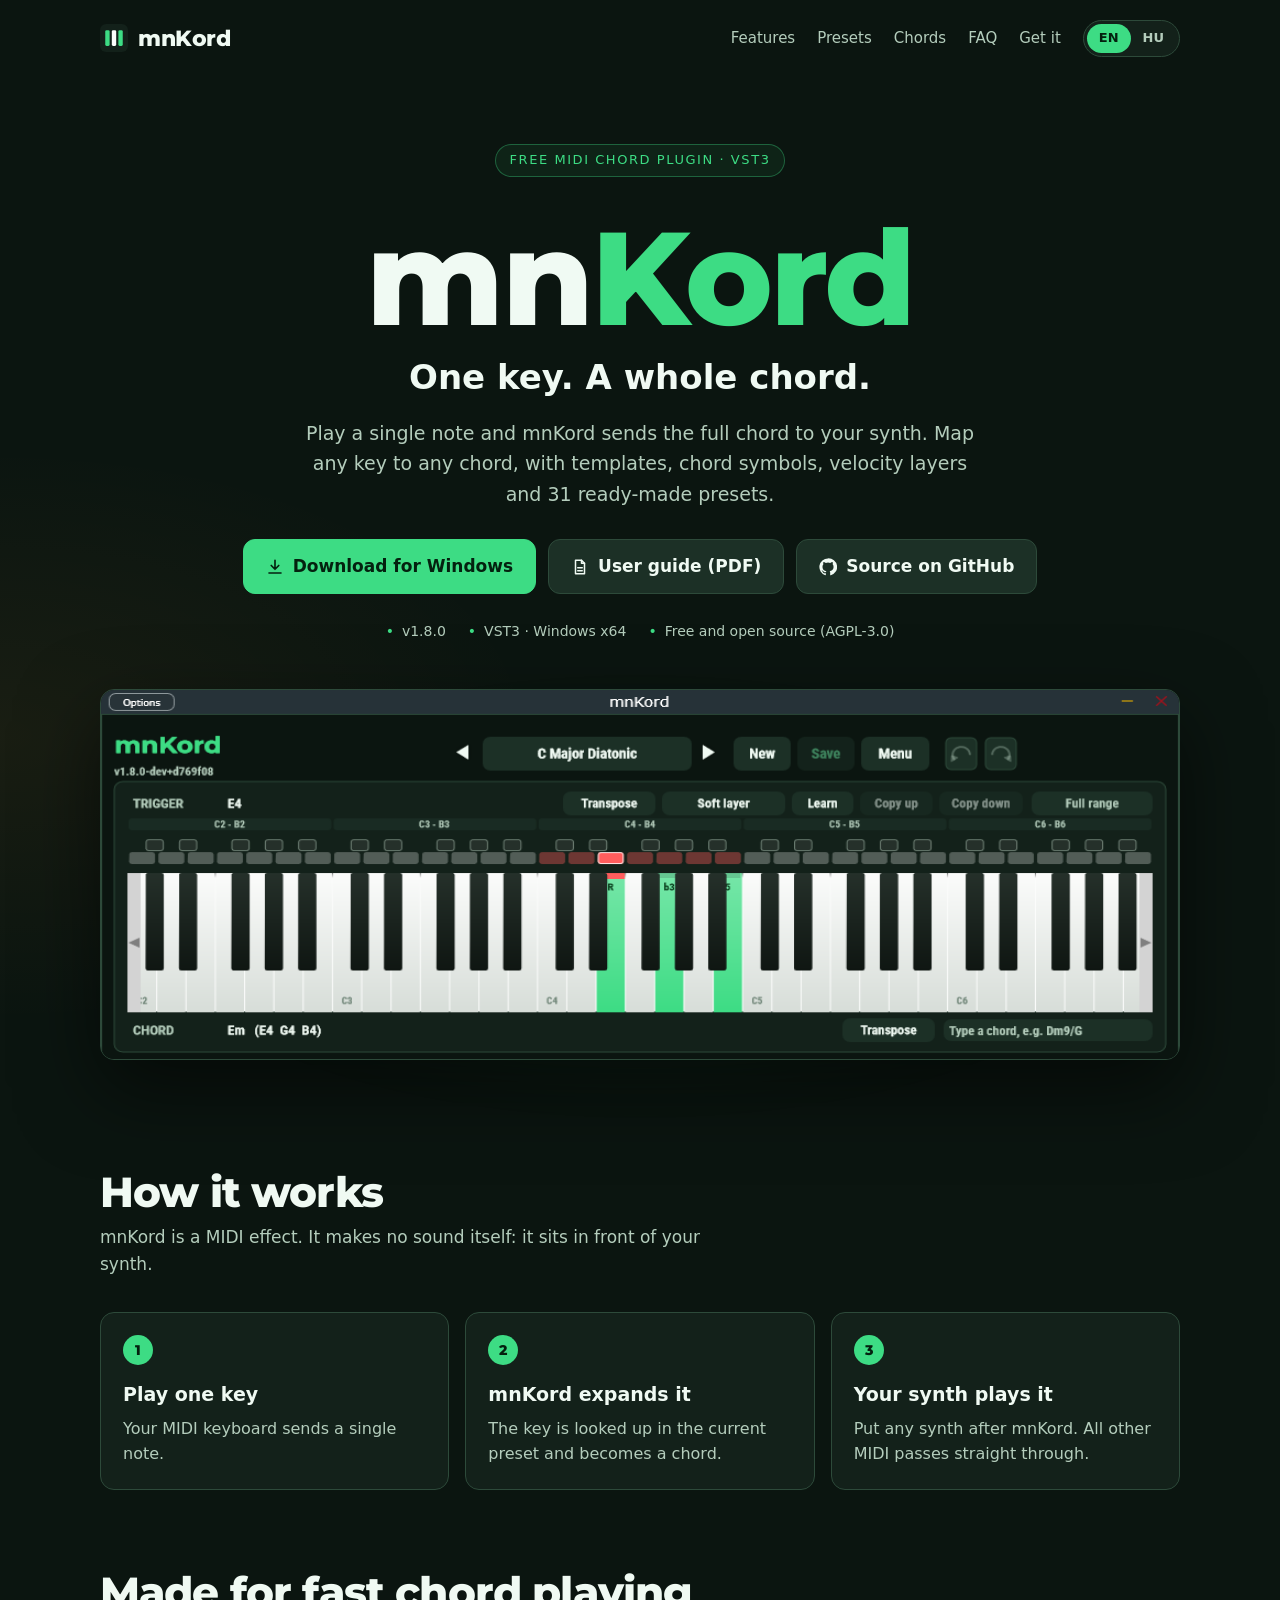
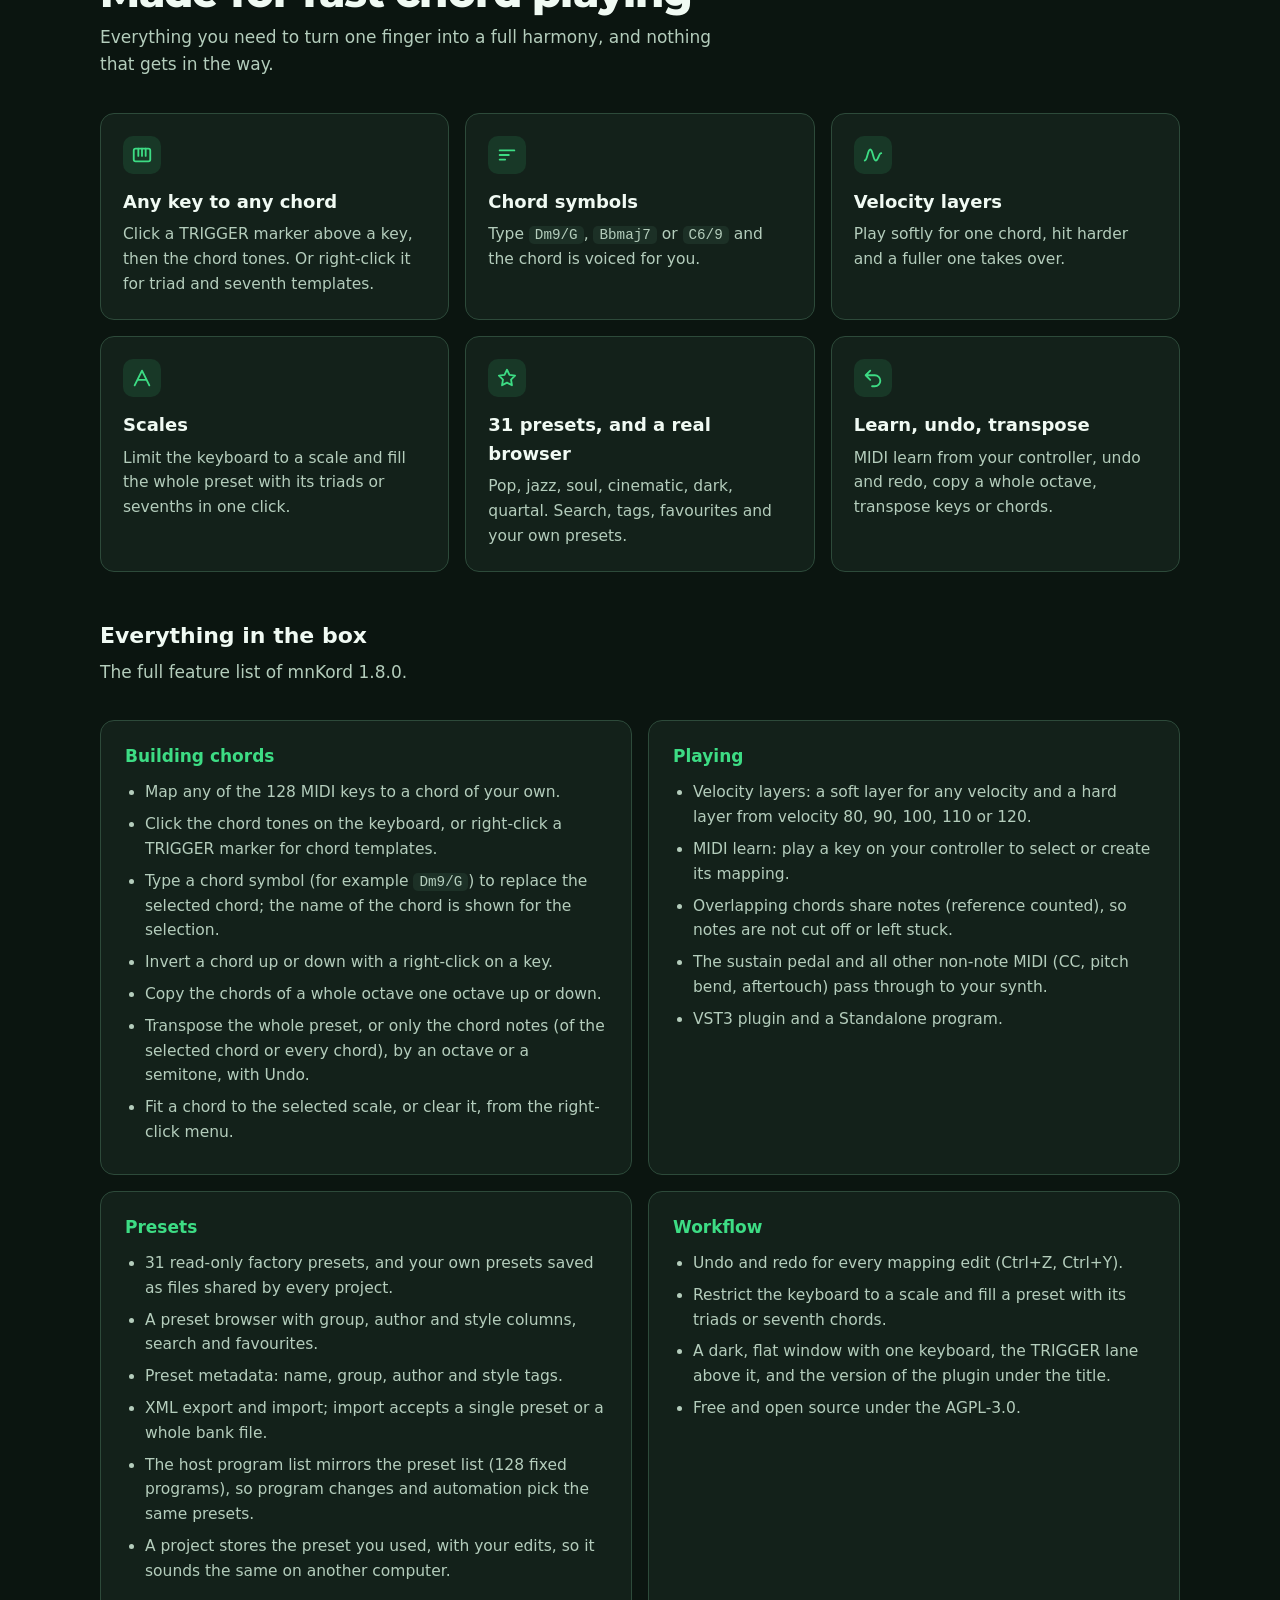
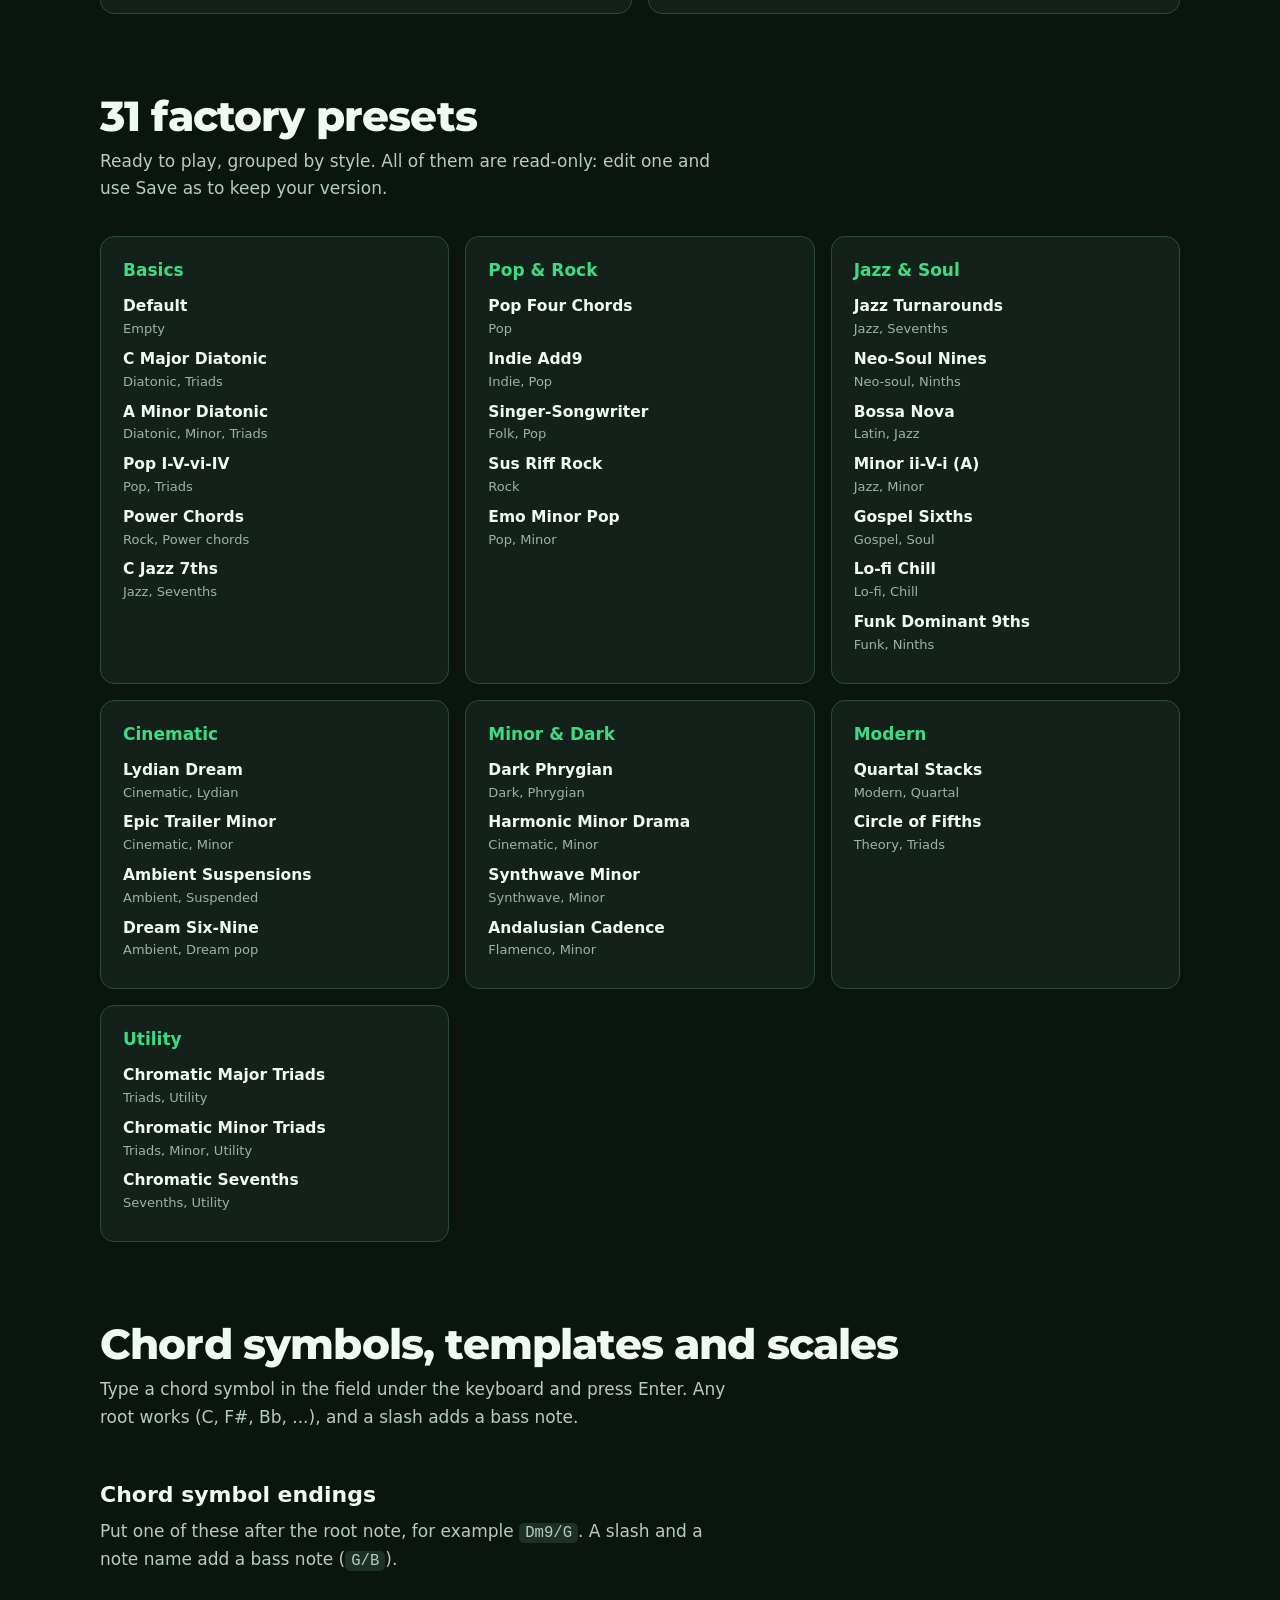
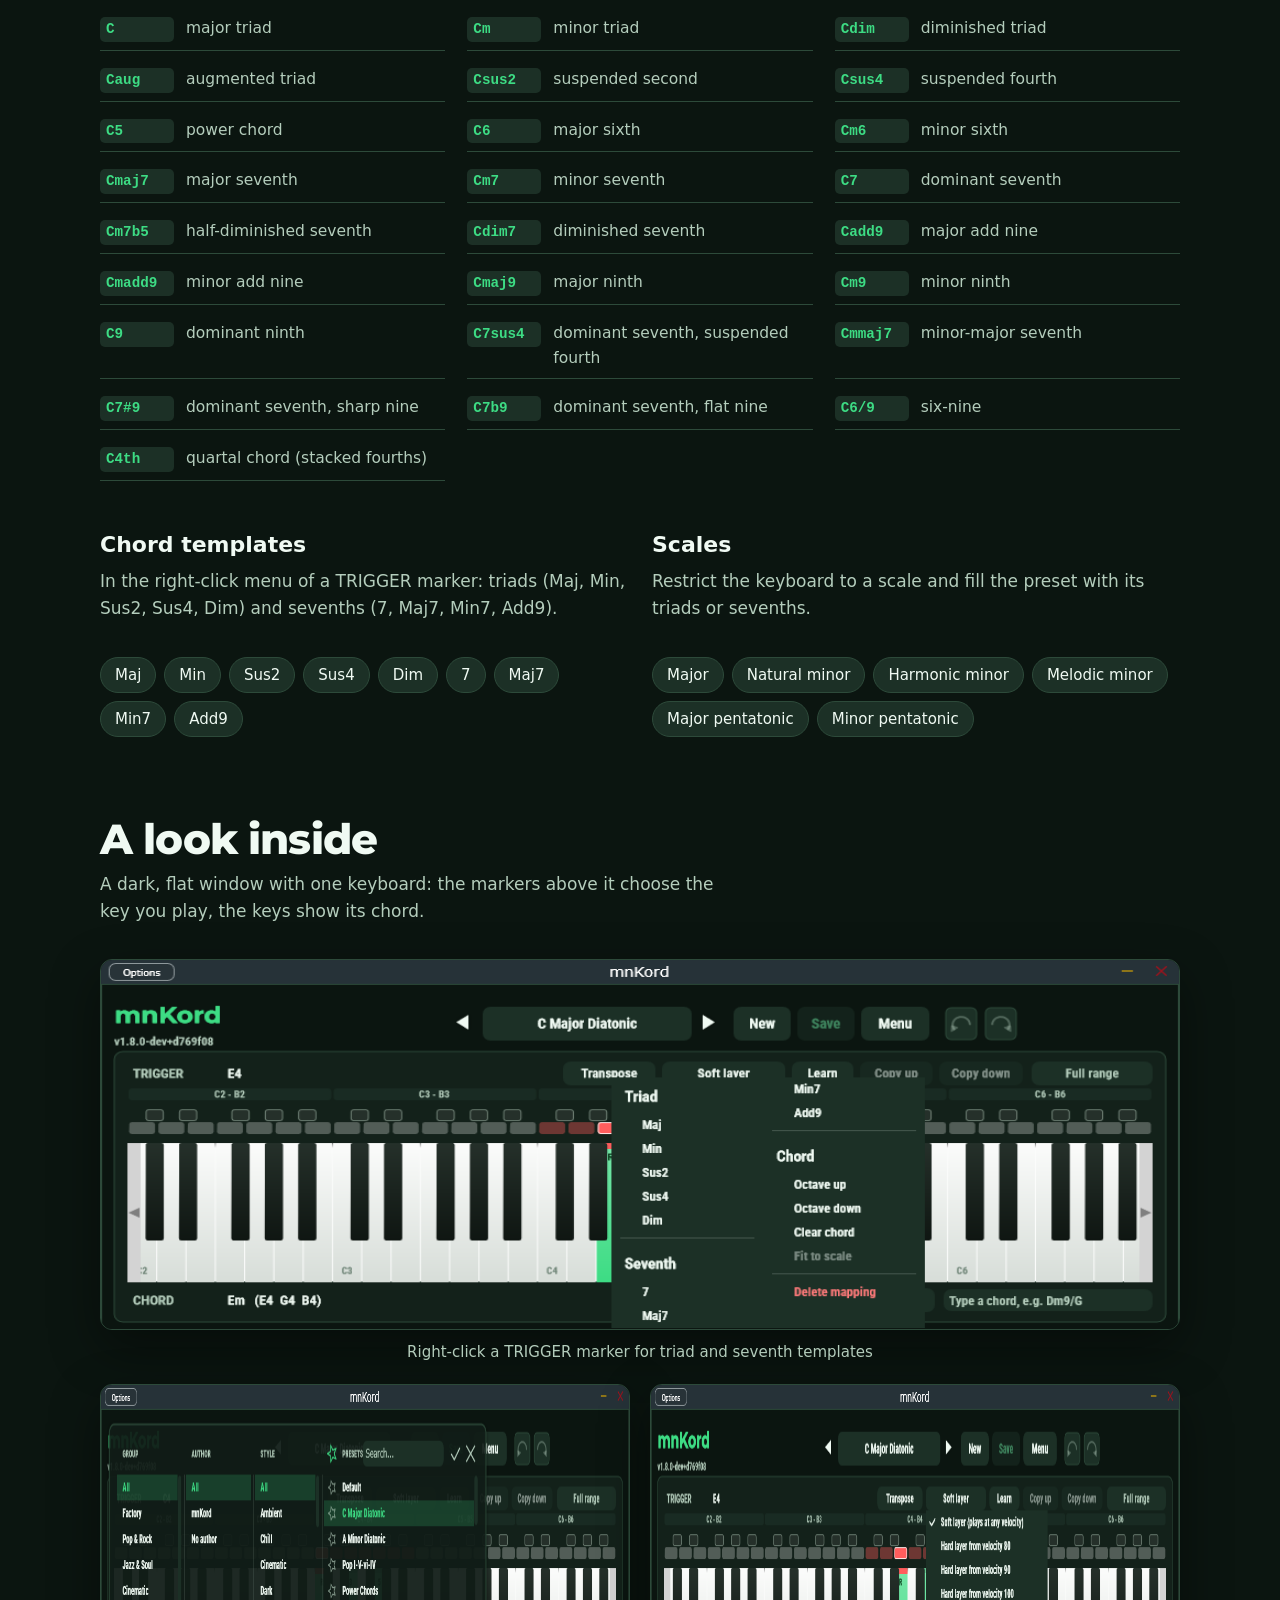
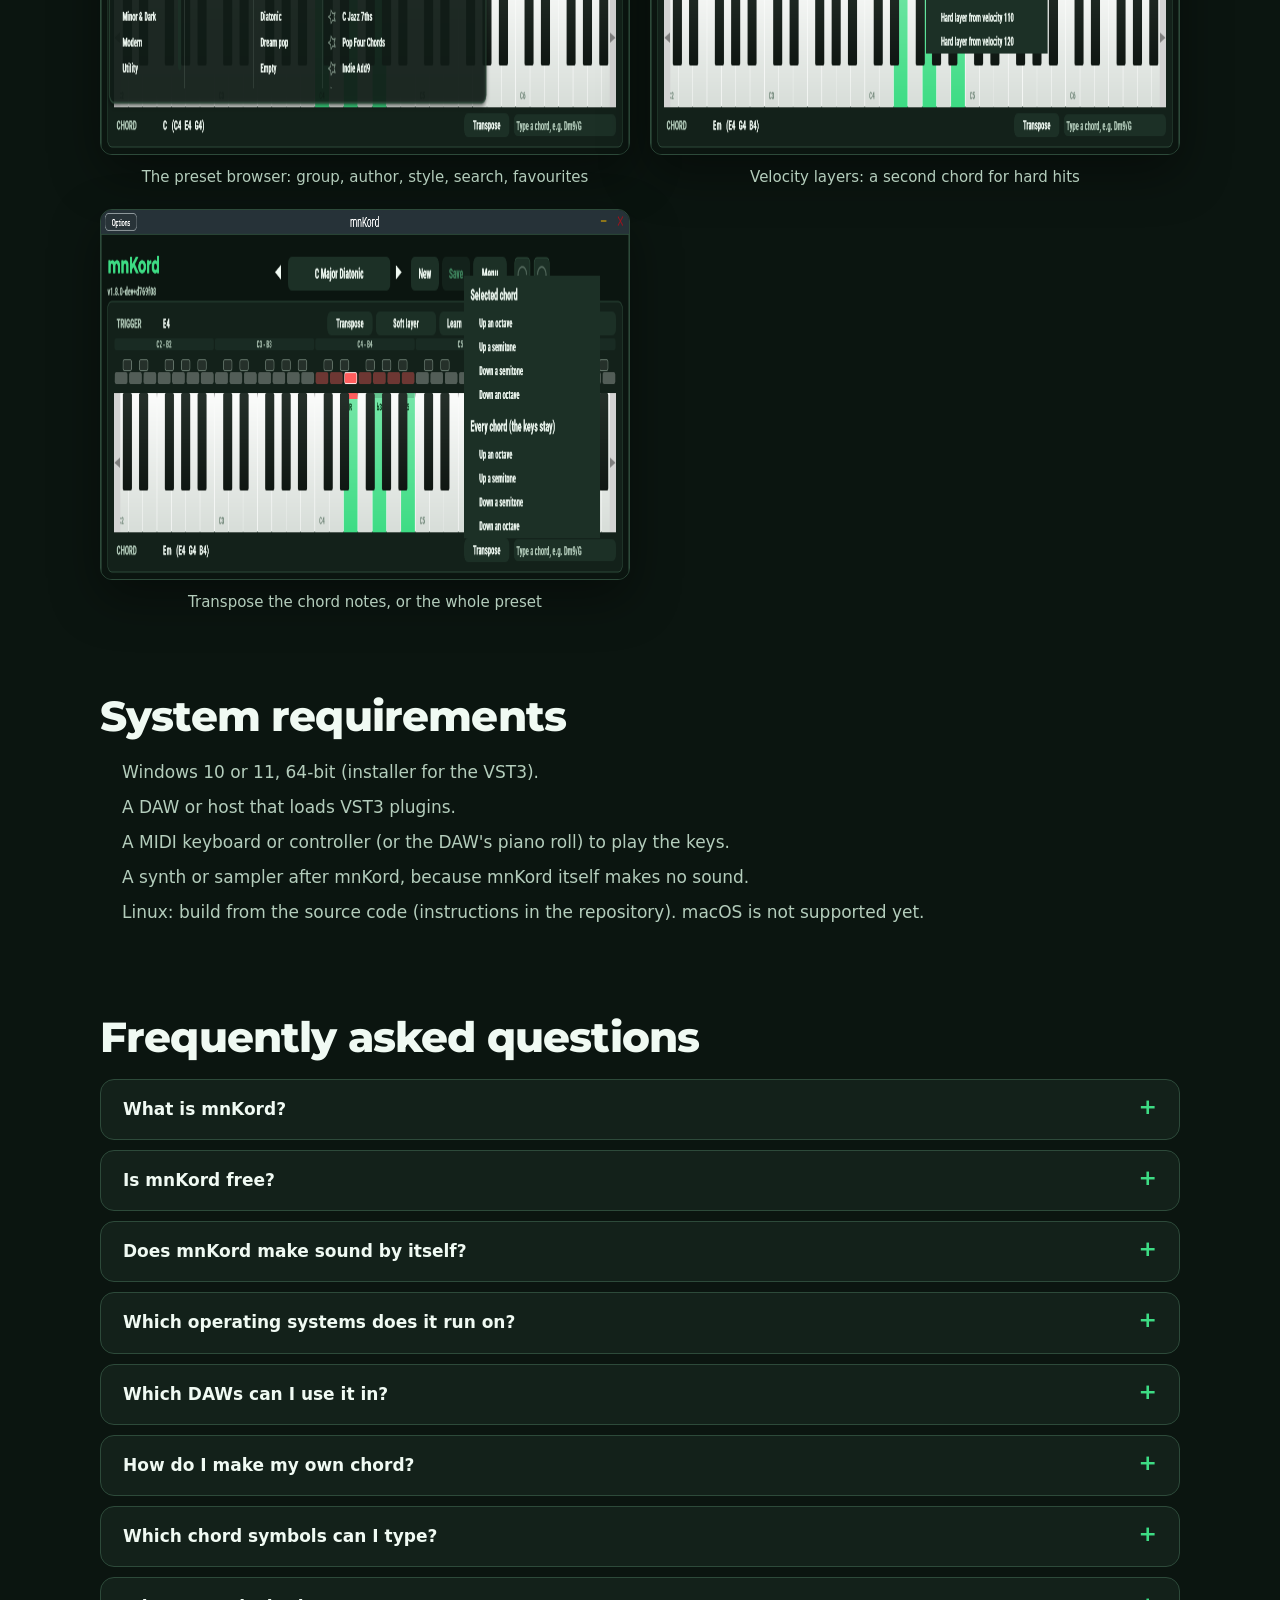
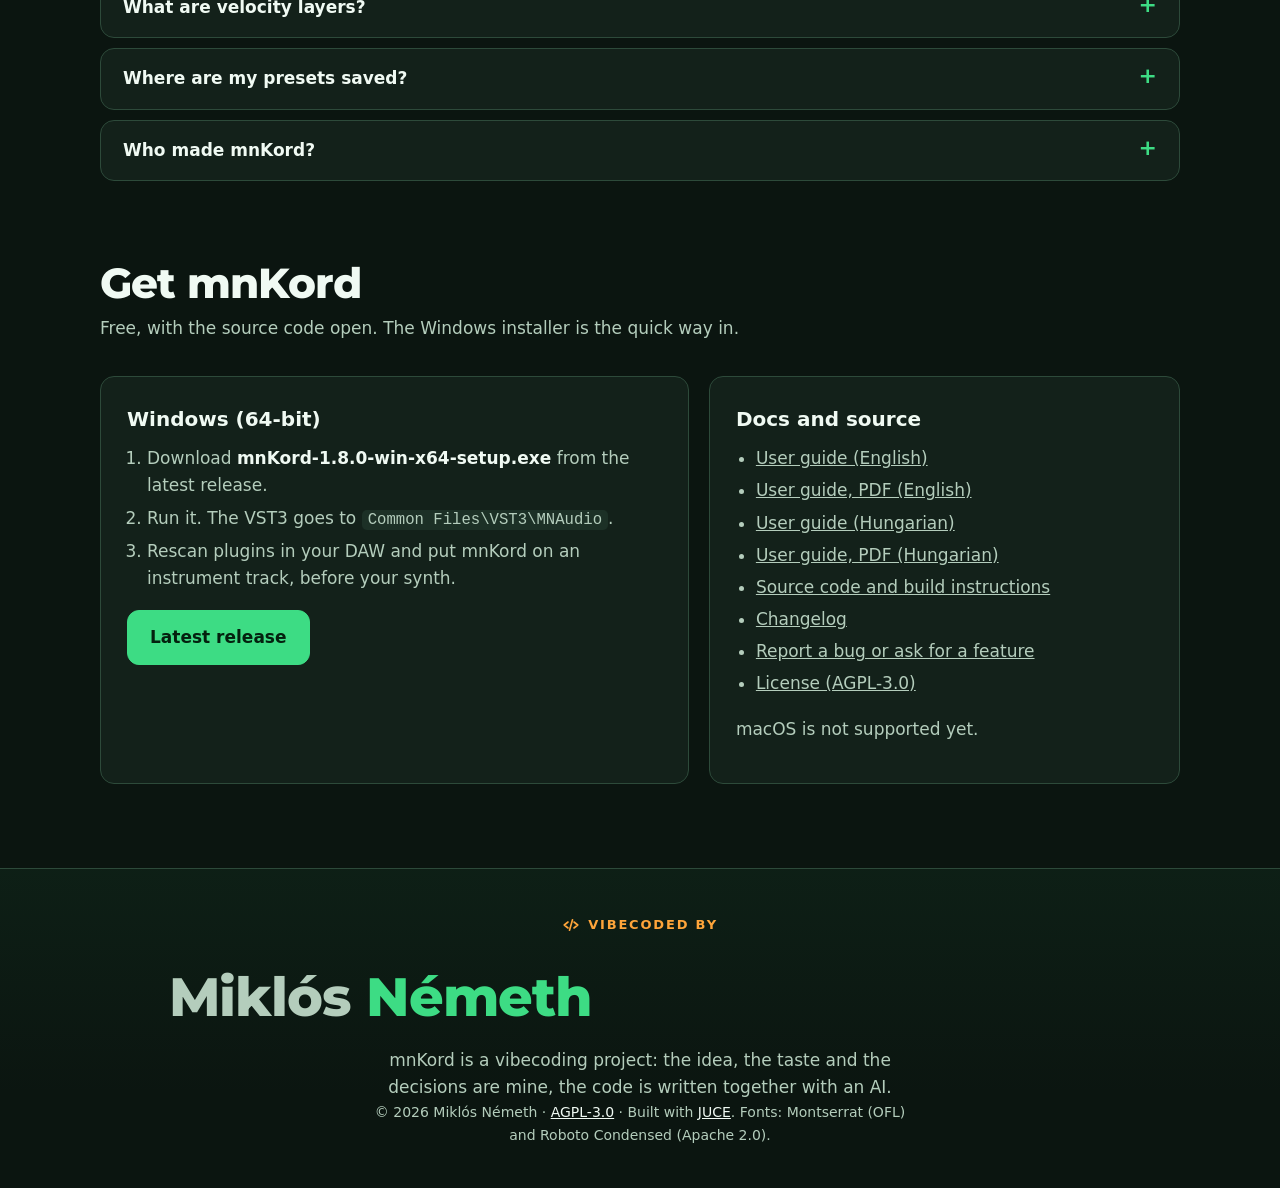
==== commit 0f6d32b5: "Transpose buttons for the whole preset and the chord notes (1.8.0) A Transpose menu in the TRIGGER r" ====
--- a/docs/index.html
+++ b/docs/index.html
@@ -235,7 +235,7 @@
    "applicationCategory": "MultimediaApplication",
    "applicationSubCategory": "MIDI effect, VST3 audio plugin",
    "operatingSystem": "Windows 10, Windows 11",
-   "softwareVersion": "1.7.0",
+   "softwareVersion": "1.8.0",
    "downloadUrl": "https://github.com/miklosnemeth/mnkord/releases/latest",
    "installUrl": "https://github.com/miklosnemeth/mnkord/releases/latest",
    "fileFormat": "application/vnd.steinberg.vst3",
@@ -255,6 +255,7 @@
     "https://miklosnemeth.github.io/mnkord/images/chord-templates.png",
     "https://miklosnemeth.github.io/mnkord/images/preset-browser.png",
     "https://miklosnemeth.github.io/mnkord/images/velocity-layers.png",
+    "https://miklosnemeth.github.io/mnkord/images/transpose.png",
     "https://miklosnemeth.github.io/mnkord/images/main.png"
    ],
    "featureList": [
@@ -263,6 +264,7 @@
     "Type a chord symbol (for example Dm9/G) to replace the selected chord; the name of the chord is shown for the selection.",
     "Invert a chord up or down with a right-click on a key.",
     "Copy the chords of a whole octave one octave up or down.",
+    "Transpose the whole preset, or only the chord notes (of the selected chord or every chord), by an octave or a semitone, with Undo.",
     "Fit a chord to the selected scale, or clear it, from the right-click menu.",
     "Velocity layers: a soft layer for any velocity and a hard layer from velocity 80, 90, 100, 110 or 120.",
     "MIDI learn: play a key on your controller to select or create its mapping.",
@@ -276,7 +278,6 @@
     "The host program list mirrors the preset list (128 fixed programs), so program changes and automation pick the same presets.",
     "A project stores the preset you used, with your edits, so it sounds the same on another computer.",
     "Undo and redo for every mapping edit (Ctrl+Z, Ctrl+Y).",
-    "Transpose the whole preset, or only its chords, by a semitone or an octave.",
     "Restrict the keyboard to a scale and fill a preset with its triads or seventh chords.",
     "A dark, flat window with one keyboard, the TRIGGER lane above it, and the version of the plugin under the title.",
     "Free and open source under the AGPL-3.0."
@@ -399,7 +400,7 @@
         <a class="btn" href="https://github.com/miklosnemeth/mnkord"><svg viewBox="0 0 24 24" fill="currentColor" aria-hidden="true"><path d="M12 .5a11.5 11.5 0 0 0-3.64 22.41c.58.1.79-.25.79-.56v-2c-3.2.7-3.88-1.37-3.88-1.37-.52-1.33-1.28-1.69-1.28-1.69-1.04-.71.08-.7.08-.7 1.15.08 1.76 1.19 1.76 1.19 1.03 1.76 2.69 1.25 3.35.96.1-.75.4-1.25.73-1.54-2.55-.29-5.24-1.28-5.24-5.69 0-1.26.45-2.28 1.19-3.09-.12-.29-.52-1.46.11-3.05 0 0 .97-.31 3.17 1.18a11 11 0 0 1 5.78 0c2.2-1.49 3.17-1.18 3.17-1.18.63 1.59.23 2.76.11 3.05.74.81 1.19 1.83 1.19 3.09 0 4.42-2.69 5.39-5.25 5.68.41.36.78 1.06.78 2.14v3.17c0 .31.21.67.8.56A11.5 11.5 0 0 0 12 .5Z"/></svg>Source on GitHub</a>
       </div>
       <ul class="facts">
-        <li>v1.7.0</li>
+        <li>v1.8.0</li>
         <li>VST3 · Windows x64</li>
         <li>Free and open source (AGPL-3.0)</li>
       </ul>
@@ -426,7 +427,7 @@
         <li class="card"><div class="ic"><svg viewBox="0 0 24 24" fill="none" stroke="currentColor" stroke-width="2" stroke-linecap="round" stroke-linejoin="round" aria-hidden="true"><path d="M9 14 4 9l5-5M4 9h10a6 6 0 0 1 0 12h-3"/></svg></div><h3>Learn, undo, transpose</h3><p>MIDI learn from your controller, undo and redo, copy a whole octave, transpose keys or chords.</p></li>
       </ul>
       <h3 class="listh">Everything in the box</h3>
-      <p class="sub">The full feature list of mnKord 1.7.0.</p>
+      <p class="sub">The full feature list of mnKord 1.8.0.</p>
       <div class="featlists">
         <div class="fl"><h4>Building chords</h4><ul>
           <li>Map any of the 128 MIDI keys to a chord of your own.</li>
@@ -434,6 +435,7 @@
           <li>Type a chord symbol (for example <code>Dm9/G</code>) to replace the selected chord; the name of the chord is shown for the selection.</li>
           <li>Invert a chord up or down with a right-click on a key.</li>
           <li>Copy the chords of a whole octave one octave up or down.</li>
+          <li>Transpose the whole preset, or only the chord notes (of the selected chord or every chord), by an octave or a semitone, with Undo.</li>
           <li>Fit a chord to the selected scale, or clear it, from the right-click menu.</li>
         </ul></div>
         <div class="fl"><h4>Playing</h4><ul>
@@ -453,7 +455,6 @@
         </ul></div>
         <div class="fl"><h4>Workflow</h4><ul>
           <li>Undo and redo for every mapping edit (Ctrl+Z, Ctrl+Y).</li>
-          <li>Transpose the whole preset, or only its chords, by a semitone or an octave.</li>
           <li>Restrict the keyboard to a scale and fill a preset with its triads or seventh chords.</li>
           <li>A dark, flat window with one keyboard, the TRIGGER lane above it, and the version of the plugin under the title.</li>
           <li>Free and open source under the AGPL-3.0.</li>
@@ -572,6 +573,7 @@
         <figure><img src="images/chord-templates.png" loading="lazy" width="980" height="371" alt="Chord templates in the right-click menu of a TRIGGER marker"><figcaption>Right-click a TRIGGER marker for triad and seventh templates</figcaption></figure>
         <figure><img src="images/preset-browser.png" loading="lazy" width="980" height="371" alt="The preset browser with group, author and style columns"><figcaption>The preset browser: group, author, style, search, favourites</figcaption></figure>
         <figure><img src="images/velocity-layers.png" loading="lazy" width="980" height="371" alt="The velocity layer menu: soft layer and hard layers from velocity 80 to 120"><figcaption>Velocity layers: a second chord for hard hits</figcaption></figure>
+        <figure><img src="images/transpose.png" loading="lazy" width="980" height="371" alt="The Transpose menu of the CHORD row: the selected chord or every chord, by an octave or a semitone"><figcaption>Transpose the chord notes, or the whole preset</figcaption></figure>
       </div>
     </section>
     <section id="requirements" aria-labelledby="req">
@@ -604,7 +606,7 @@
       <p class="sub">Free, with the source code open. The Windows installer is the quick way in.</p>
       <div class="get">
         <div class="box"><h3>Windows (64-bit)</h3><ol>
-          <li>Download <strong>mnKord-1.7.0-win-x64-setup.exe</strong> from the latest release.</li>
+          <li>Download <strong>mnKord-1.8.0-win-x64-setup.exe</strong> from the latest release.</li>
           <li>Run it. The VST3 goes to <code>Common Files\VST3\MNAudio</code>.</li>
           <li>Rescan plugins in your DAW and put mnKord on an instrument track, before your synth.</li>
         </ol><a class="btn primary" href="https://github.com/miklosnemeth/mnkord/releases/latest">Latest release</a></div>
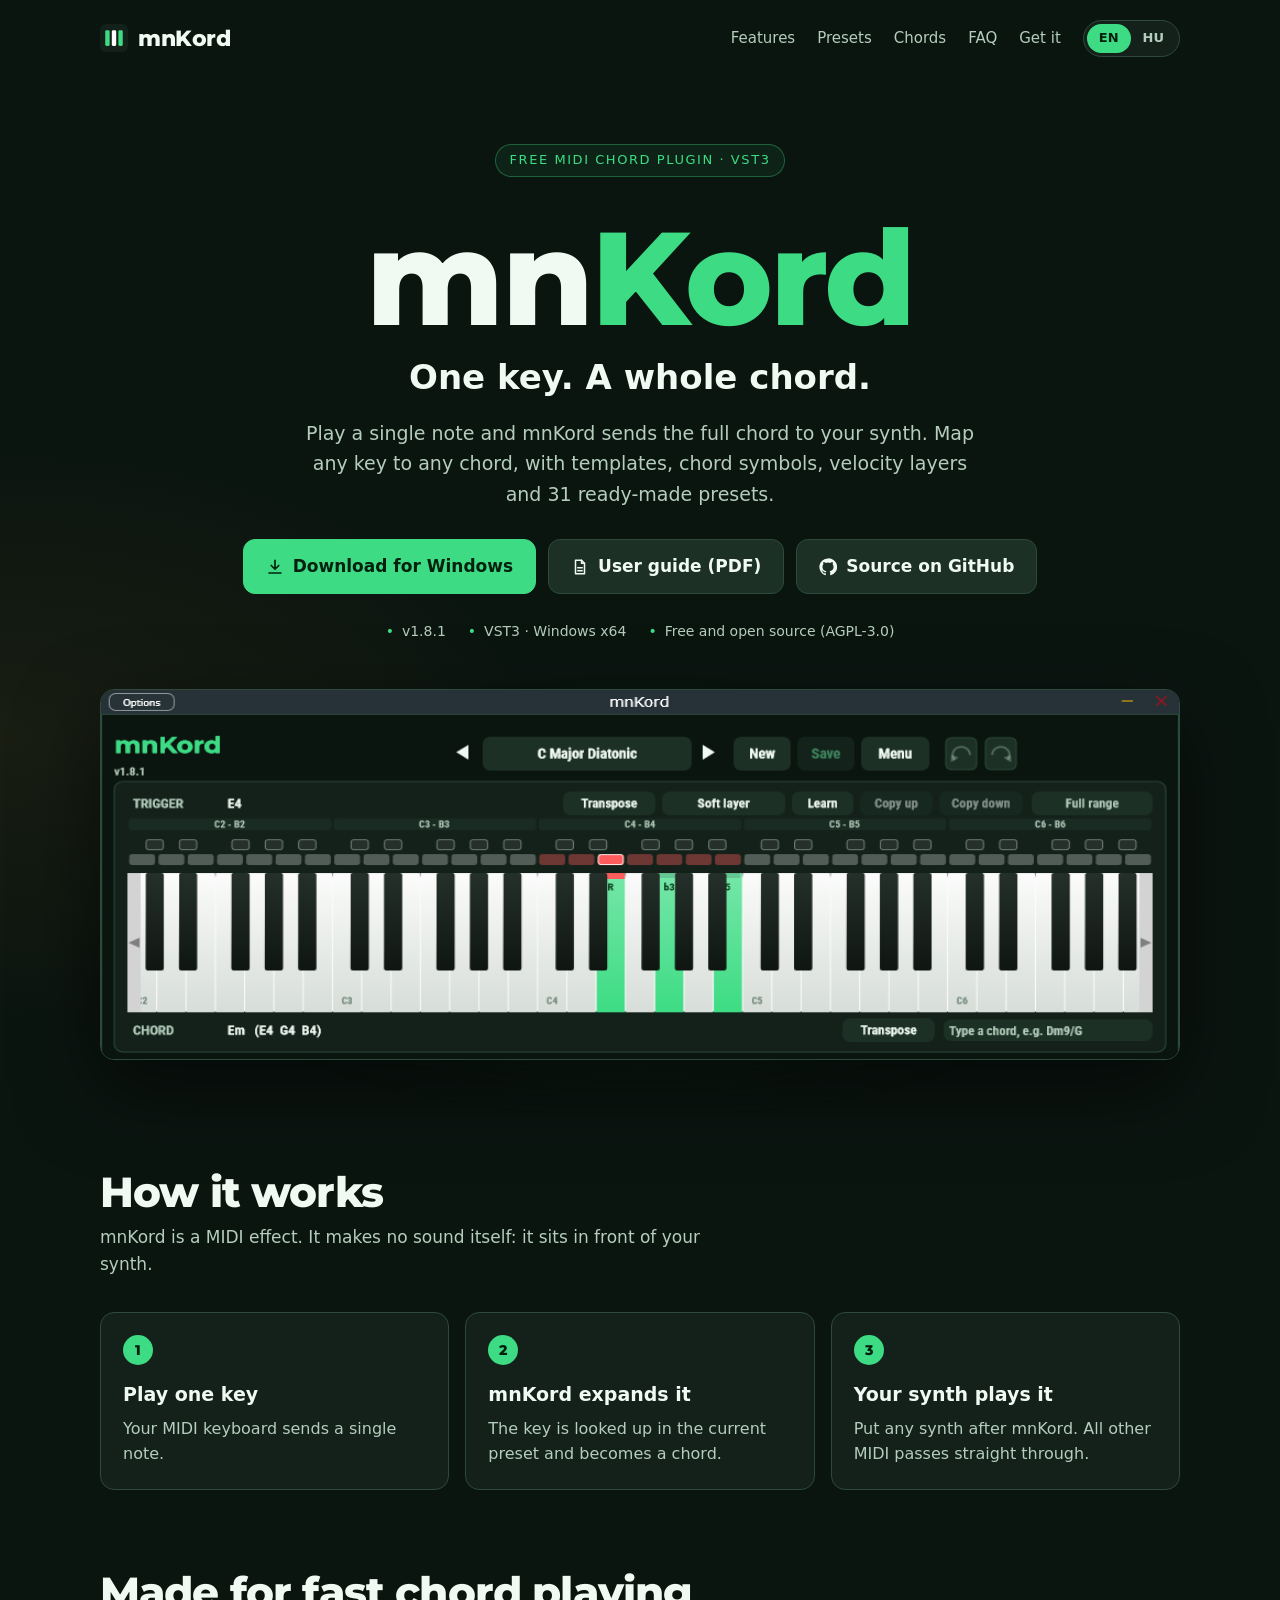
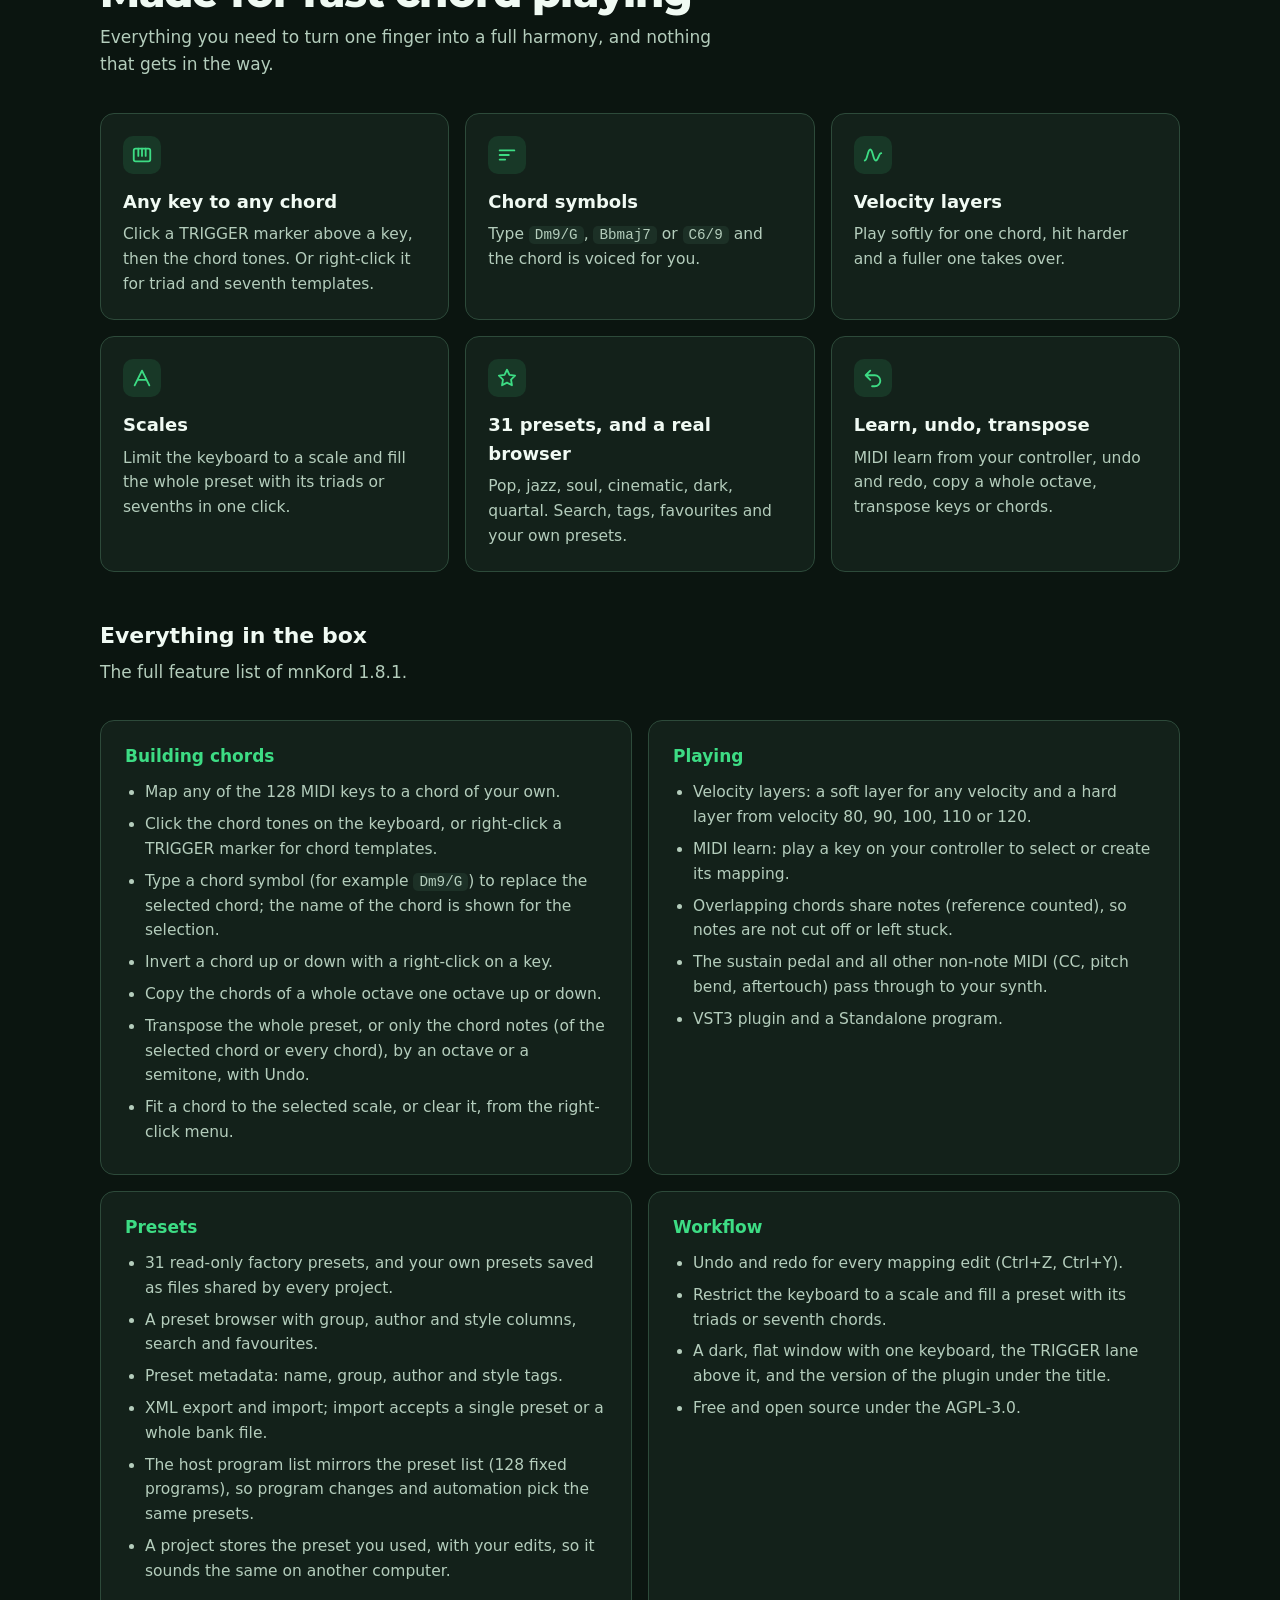
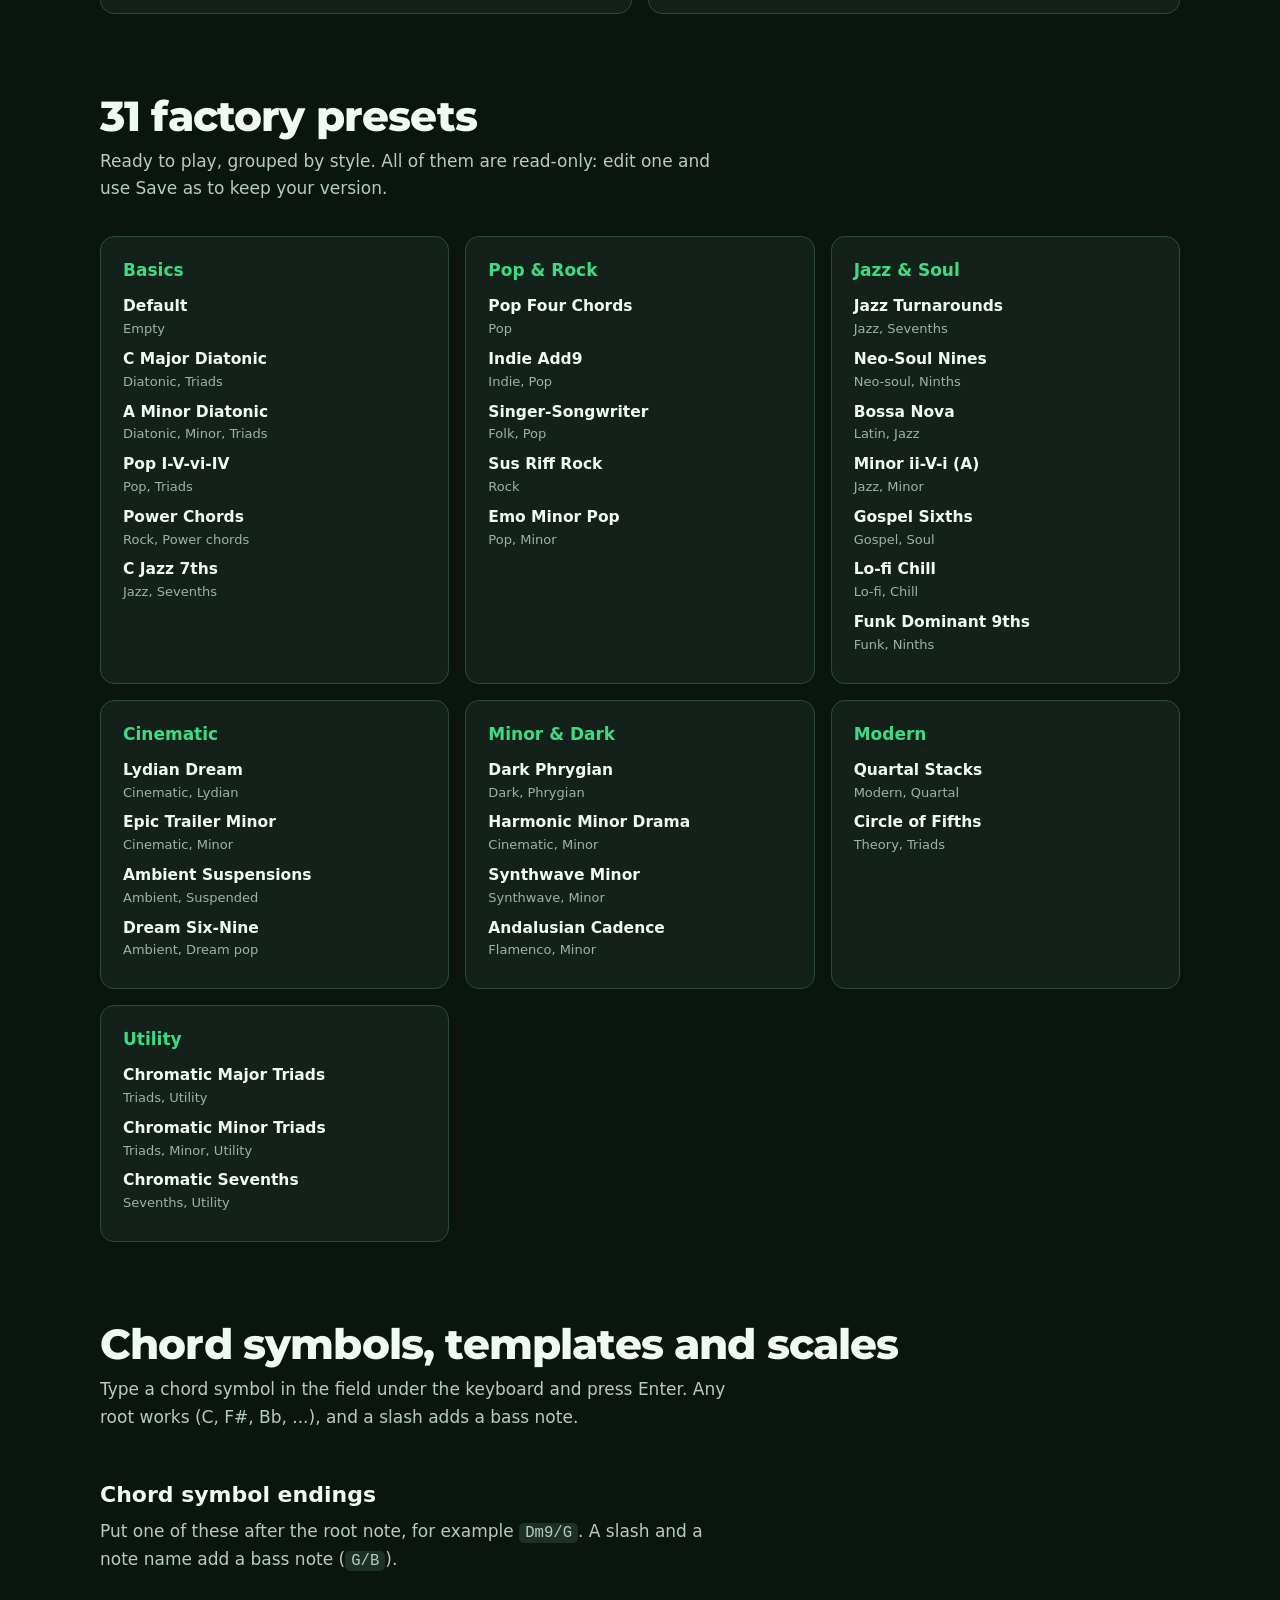
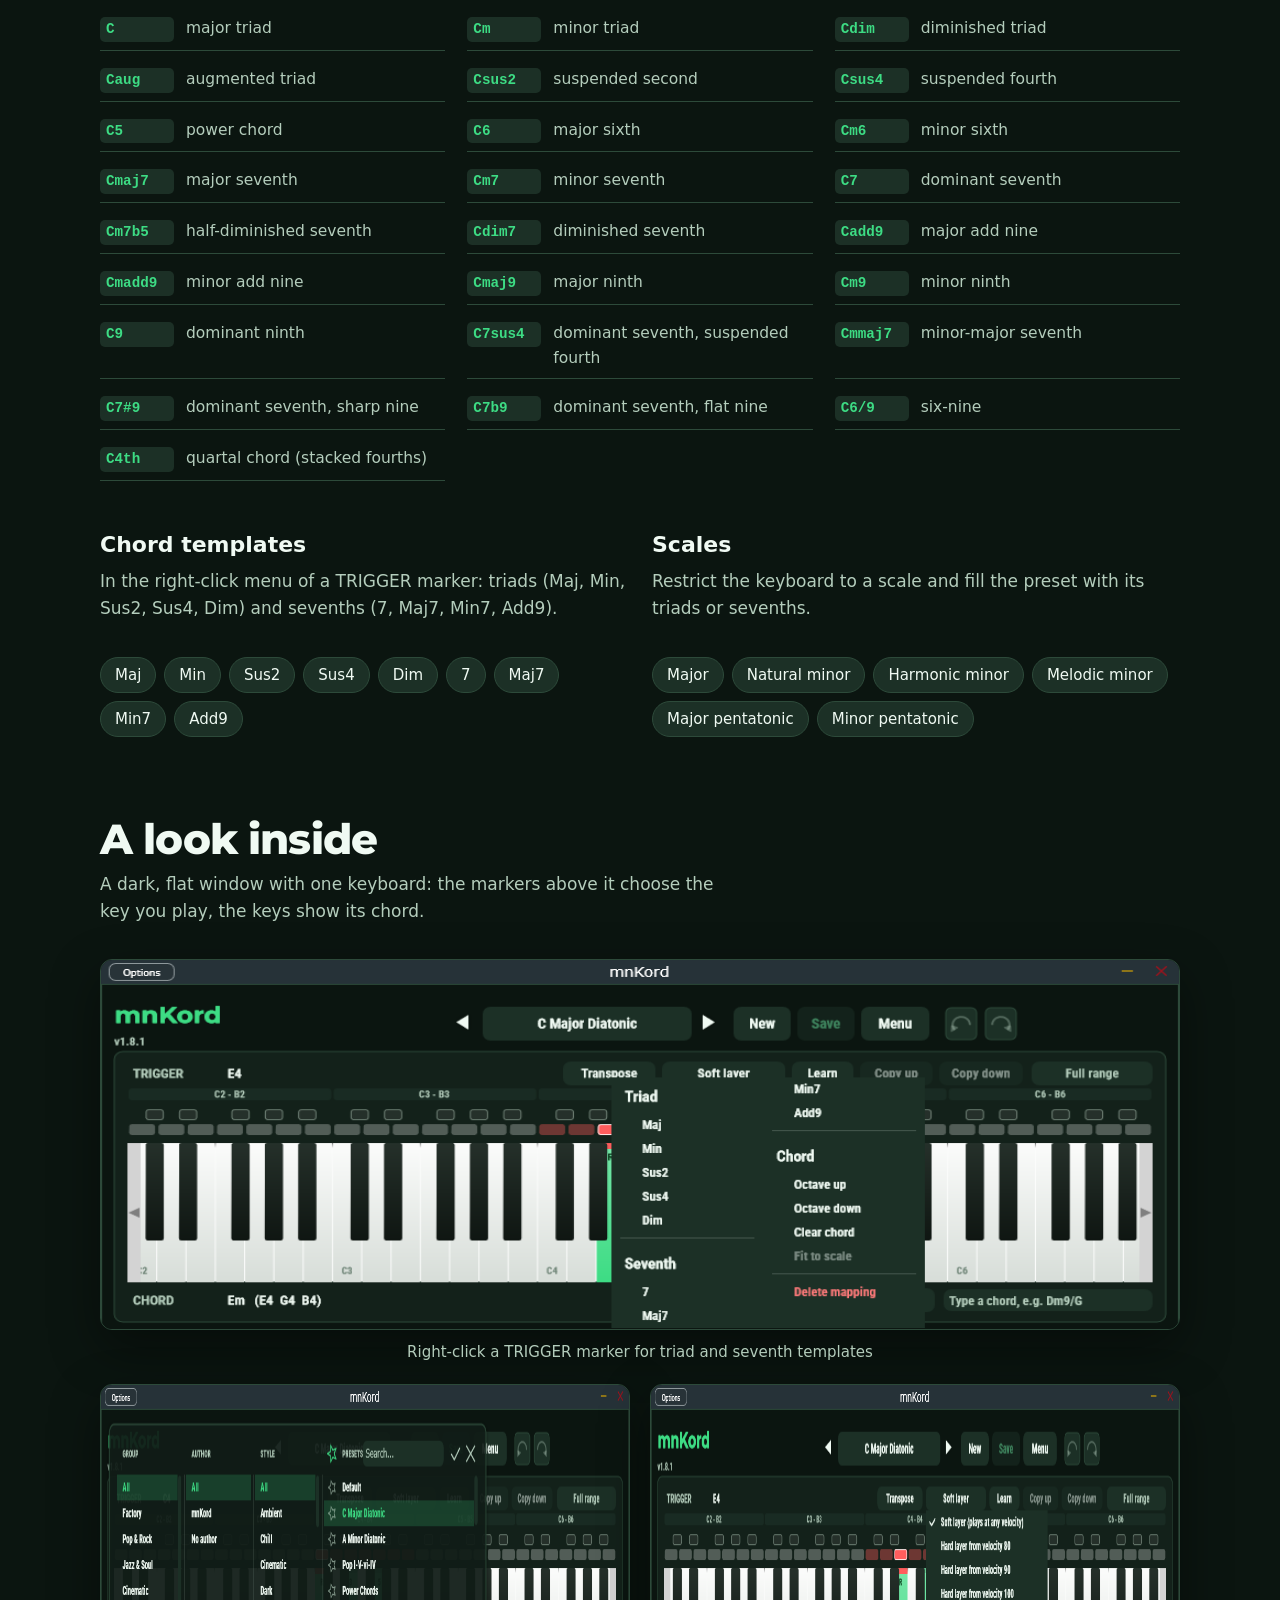
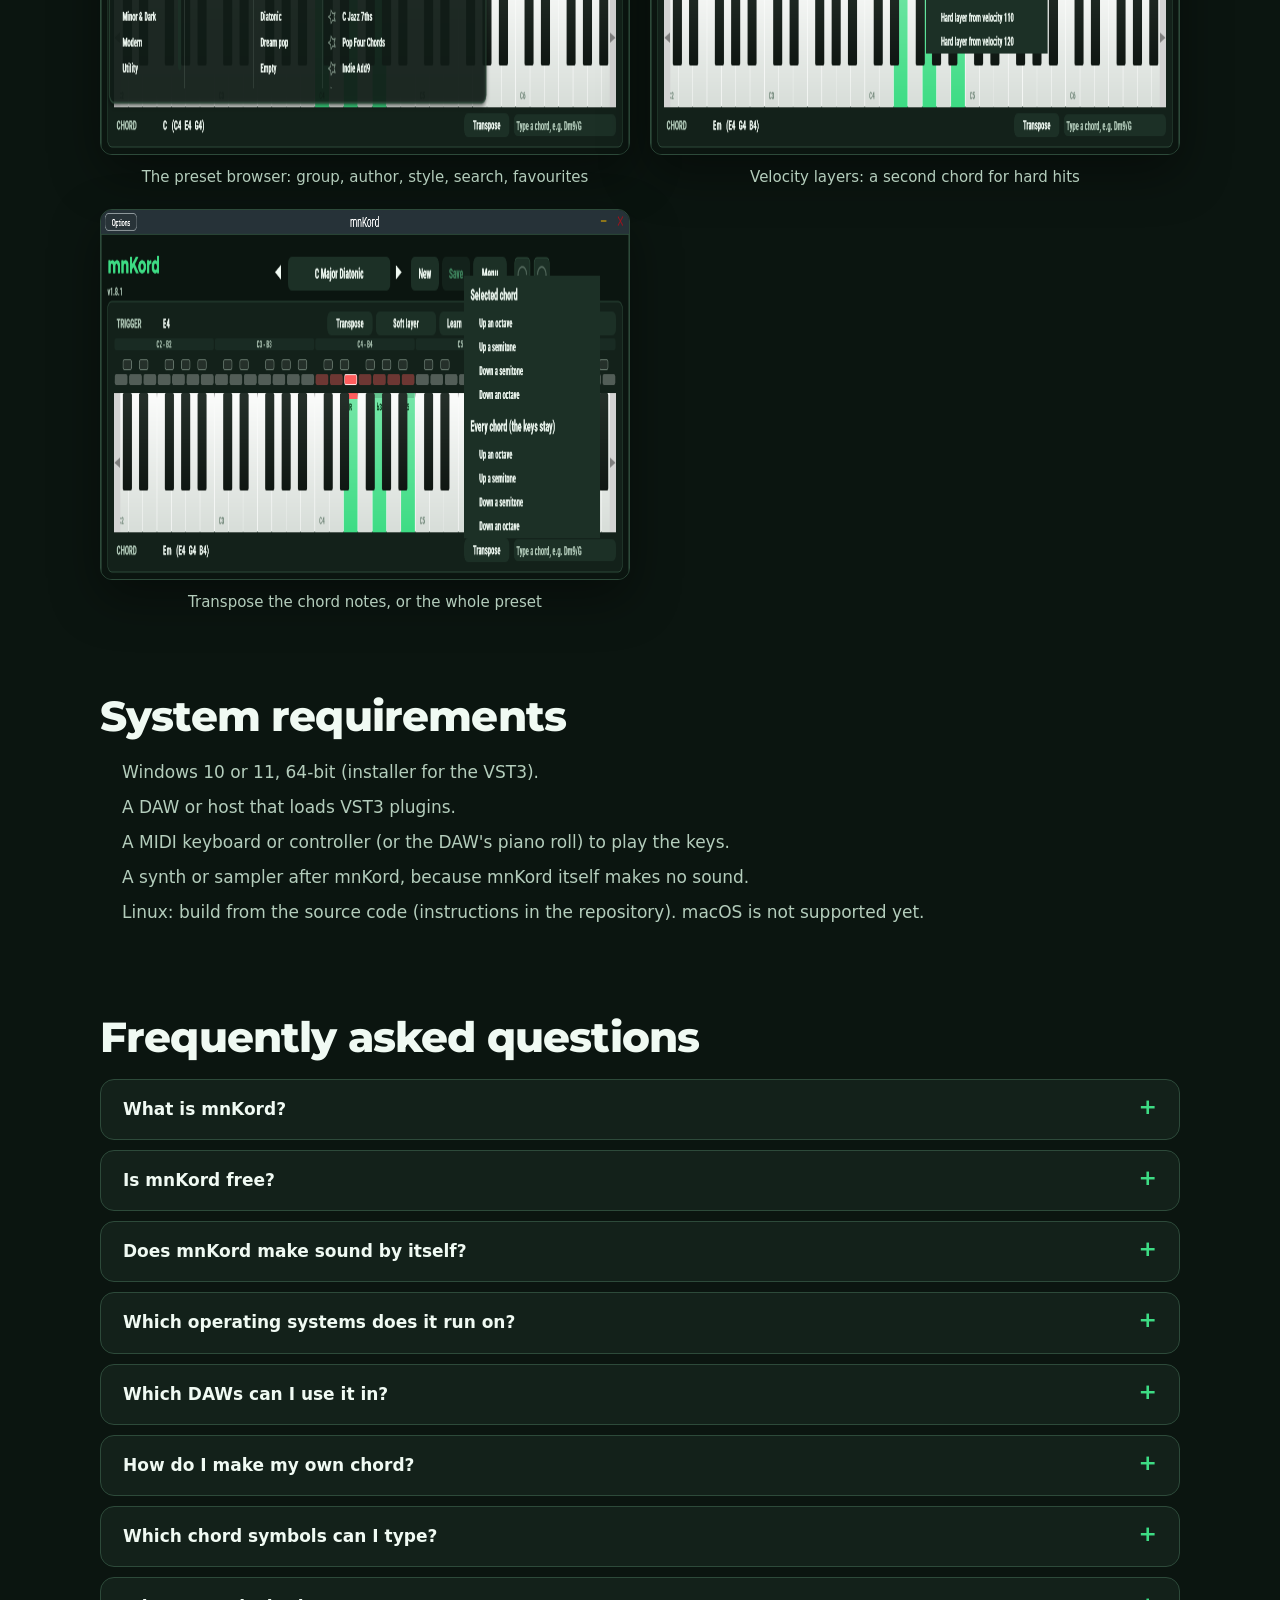
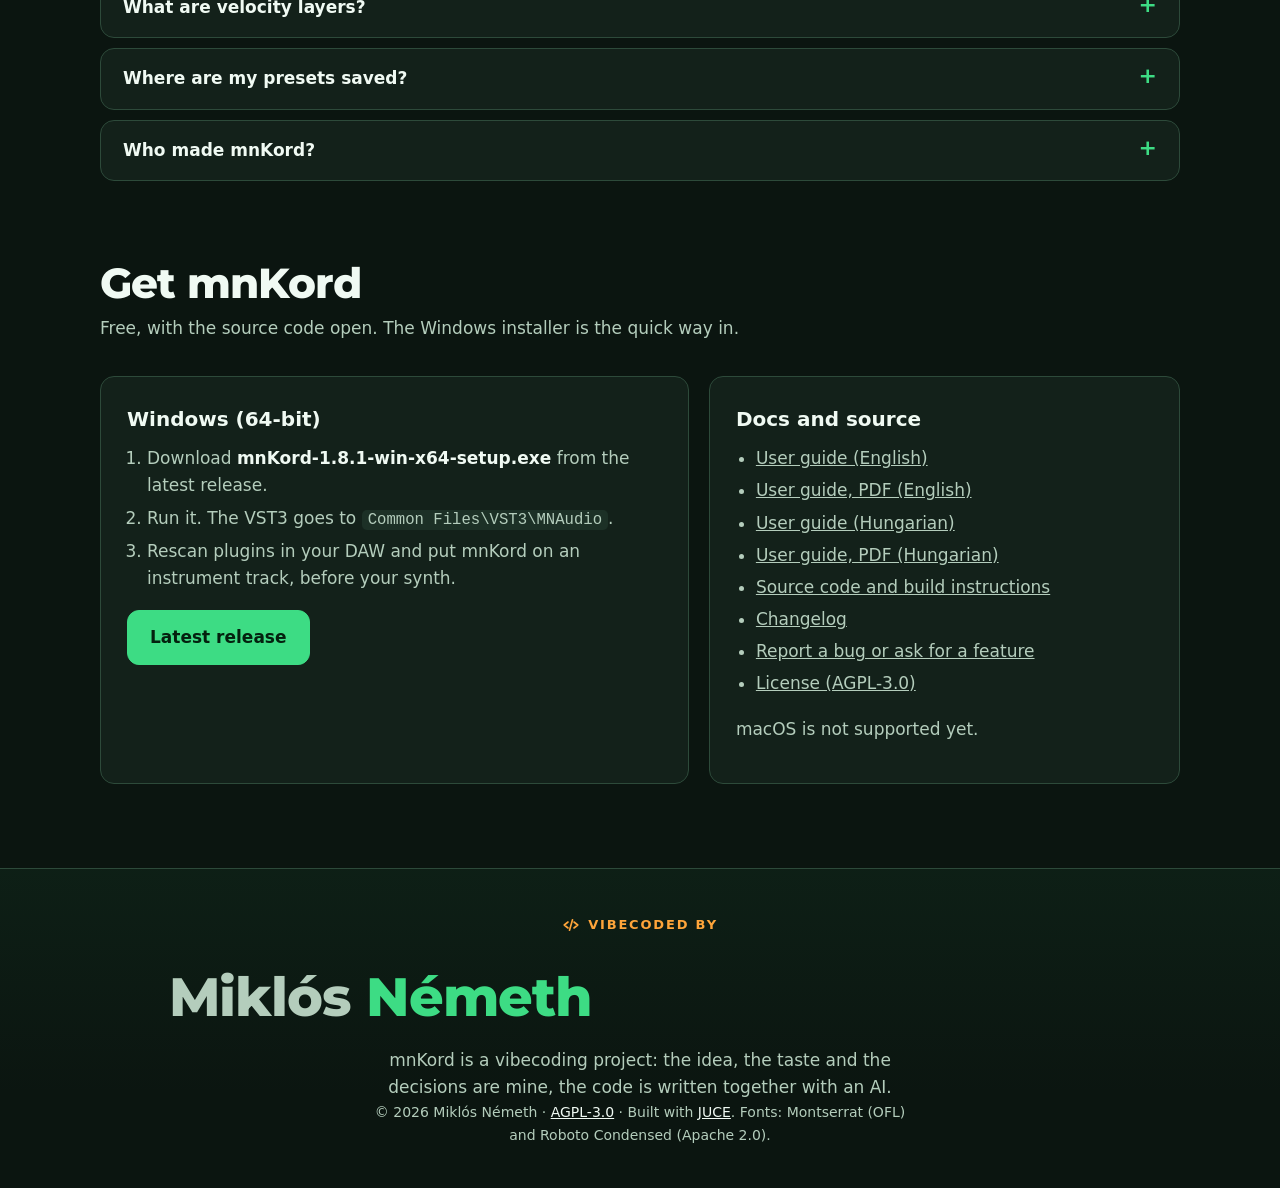
==== commit 39d7c6eb: "Screenshots, PDFs and site for 1.8.1 Co-Authored-By: Claude Opus 5.5 <noreply@anthropic.com>" ====
--- a/docs/index.html
+++ b/docs/index.html
@@ -235,7 +235,7 @@
    "applicationCategory": "MultimediaApplication",
    "applicationSubCategory": "MIDI effect, VST3 audio plugin",
    "operatingSystem": "Windows 10, Windows 11",
-   "softwareVersion": "1.8.0",
+   "softwareVersion": "1.8.1",
    "downloadUrl": "https://github.com/miklosnemeth/mnkord/releases/latest",
    "installUrl": "https://github.com/miklosnemeth/mnkord/releases/latest",
    "fileFormat": "application/vnd.steinberg.vst3",
@@ -400,7 +400,7 @@
         <a class="btn" href="https://github.com/miklosnemeth/mnkord"><svg viewBox="0 0 24 24" fill="currentColor" aria-hidden="true"><path d="M12 .5a11.5 11.5 0 0 0-3.64 22.41c.58.1.79-.25.79-.56v-2c-3.2.7-3.88-1.37-3.88-1.37-.52-1.33-1.28-1.69-1.28-1.69-1.04-.71.08-.7.08-.7 1.15.08 1.76 1.19 1.76 1.19 1.03 1.76 2.69 1.25 3.35.96.1-.75.4-1.25.73-1.54-2.55-.29-5.24-1.28-5.24-5.69 0-1.26.45-2.28 1.19-3.09-.12-.29-.52-1.46.11-3.05 0 0 .97-.31 3.17 1.18a11 11 0 0 1 5.78 0c2.2-1.49 3.17-1.18 3.17-1.18.63 1.59.23 2.76.11 3.05.74.81 1.19 1.83 1.19 3.09 0 4.42-2.69 5.39-5.25 5.68.41.36.78 1.06.78 2.14v3.17c0 .31.21.67.8.56A11.5 11.5 0 0 0 12 .5Z"/></svg>Source on GitHub</a>
       </div>
       <ul class="facts">
-        <li>v1.8.0</li>
+        <li>v1.8.1</li>
         <li>VST3 · Windows x64</li>
         <li>Free and open source (AGPL-3.0)</li>
       </ul>
@@ -427,7 +427,7 @@
         <li class="card"><div class="ic"><svg viewBox="0 0 24 24" fill="none" stroke="currentColor" stroke-width="2" stroke-linecap="round" stroke-linejoin="round" aria-hidden="true"><path d="M9 14 4 9l5-5M4 9h10a6 6 0 0 1 0 12h-3"/></svg></div><h3>Learn, undo, transpose</h3><p>MIDI learn from your controller, undo and redo, copy a whole octave, transpose keys or chords.</p></li>
       </ul>
       <h3 class="listh">Everything in the box</h3>
-      <p class="sub">The full feature list of mnKord 1.8.0.</p>
+      <p class="sub">The full feature list of mnKord 1.8.1.</p>
       <div class="featlists">
         <div class="fl"><h4>Building chords</h4><ul>
           <li>Map any of the 128 MIDI keys to a chord of your own.</li>
@@ -606,7 +606,7 @@
       <p class="sub">Free, with the source code open. The Windows installer is the quick way in.</p>
       <div class="get">
         <div class="box"><h3>Windows (64-bit)</h3><ol>
-          <li>Download <strong>mnKord-1.8.0-win-x64-setup.exe</strong> from the latest release.</li>
+          <li>Download <strong>mnKord-1.8.1-win-x64-setup.exe</strong> from the latest release.</li>
           <li>Run it. The VST3 goes to <code>Common Files\VST3\MNAudio</code>.</li>
           <li>Rescan plugins in your DAW and put mnKord on an instrument track, before your synth.</li>
         </ol><a class="btn primary" href="https://github.com/miklosnemeth/mnkord/releases/latest">Latest release</a></div>
